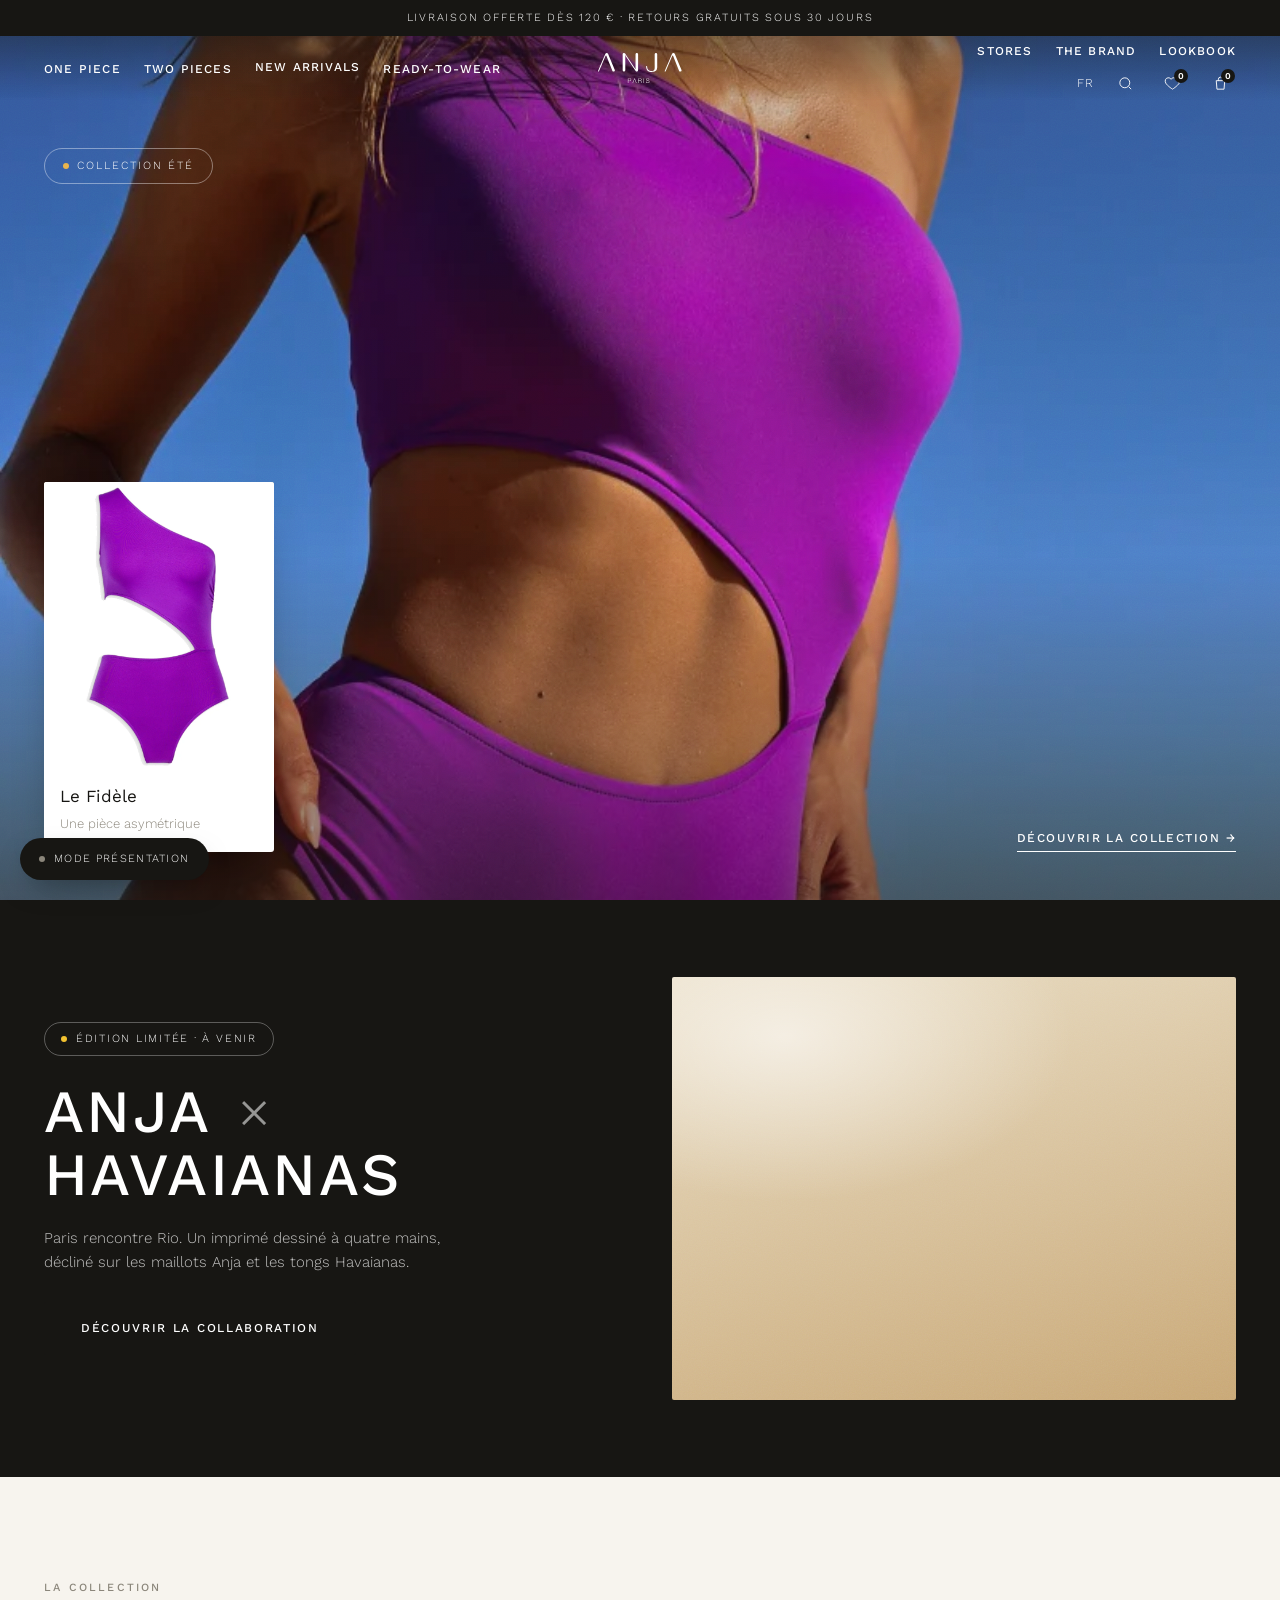
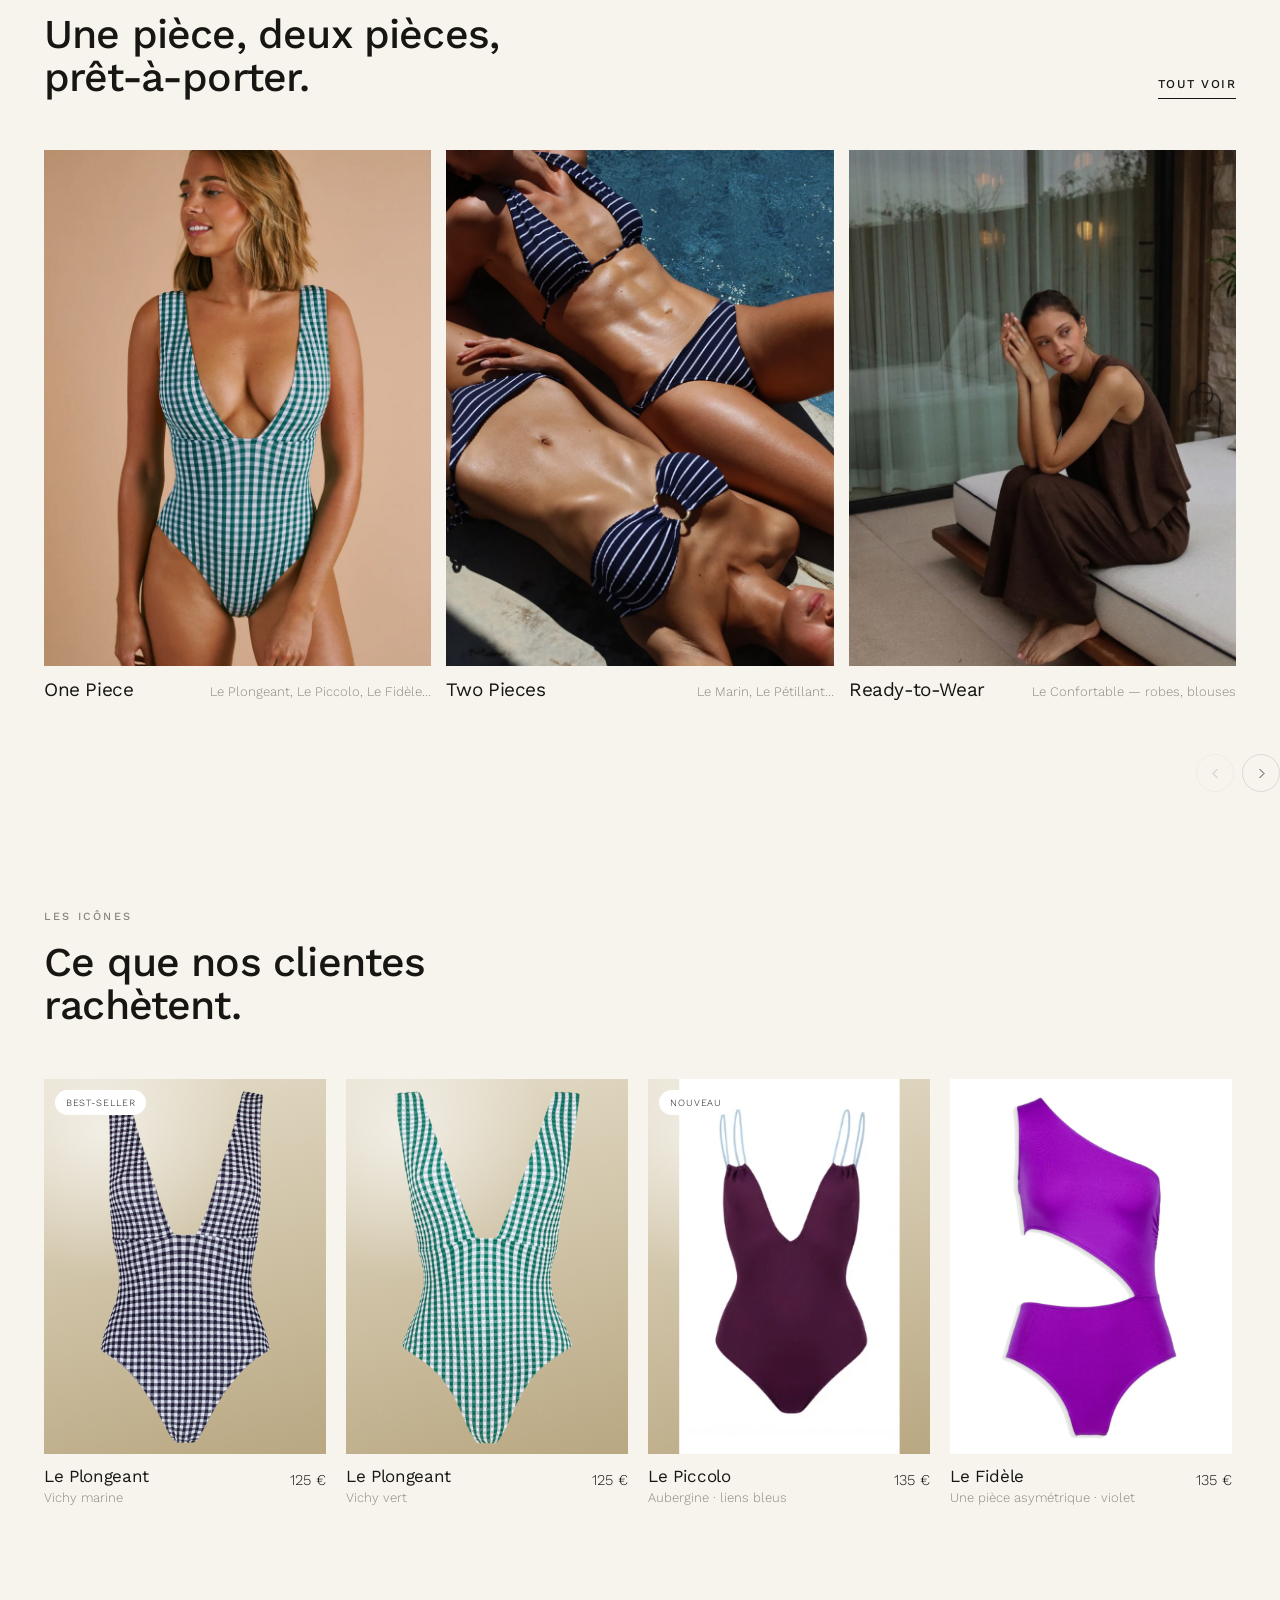
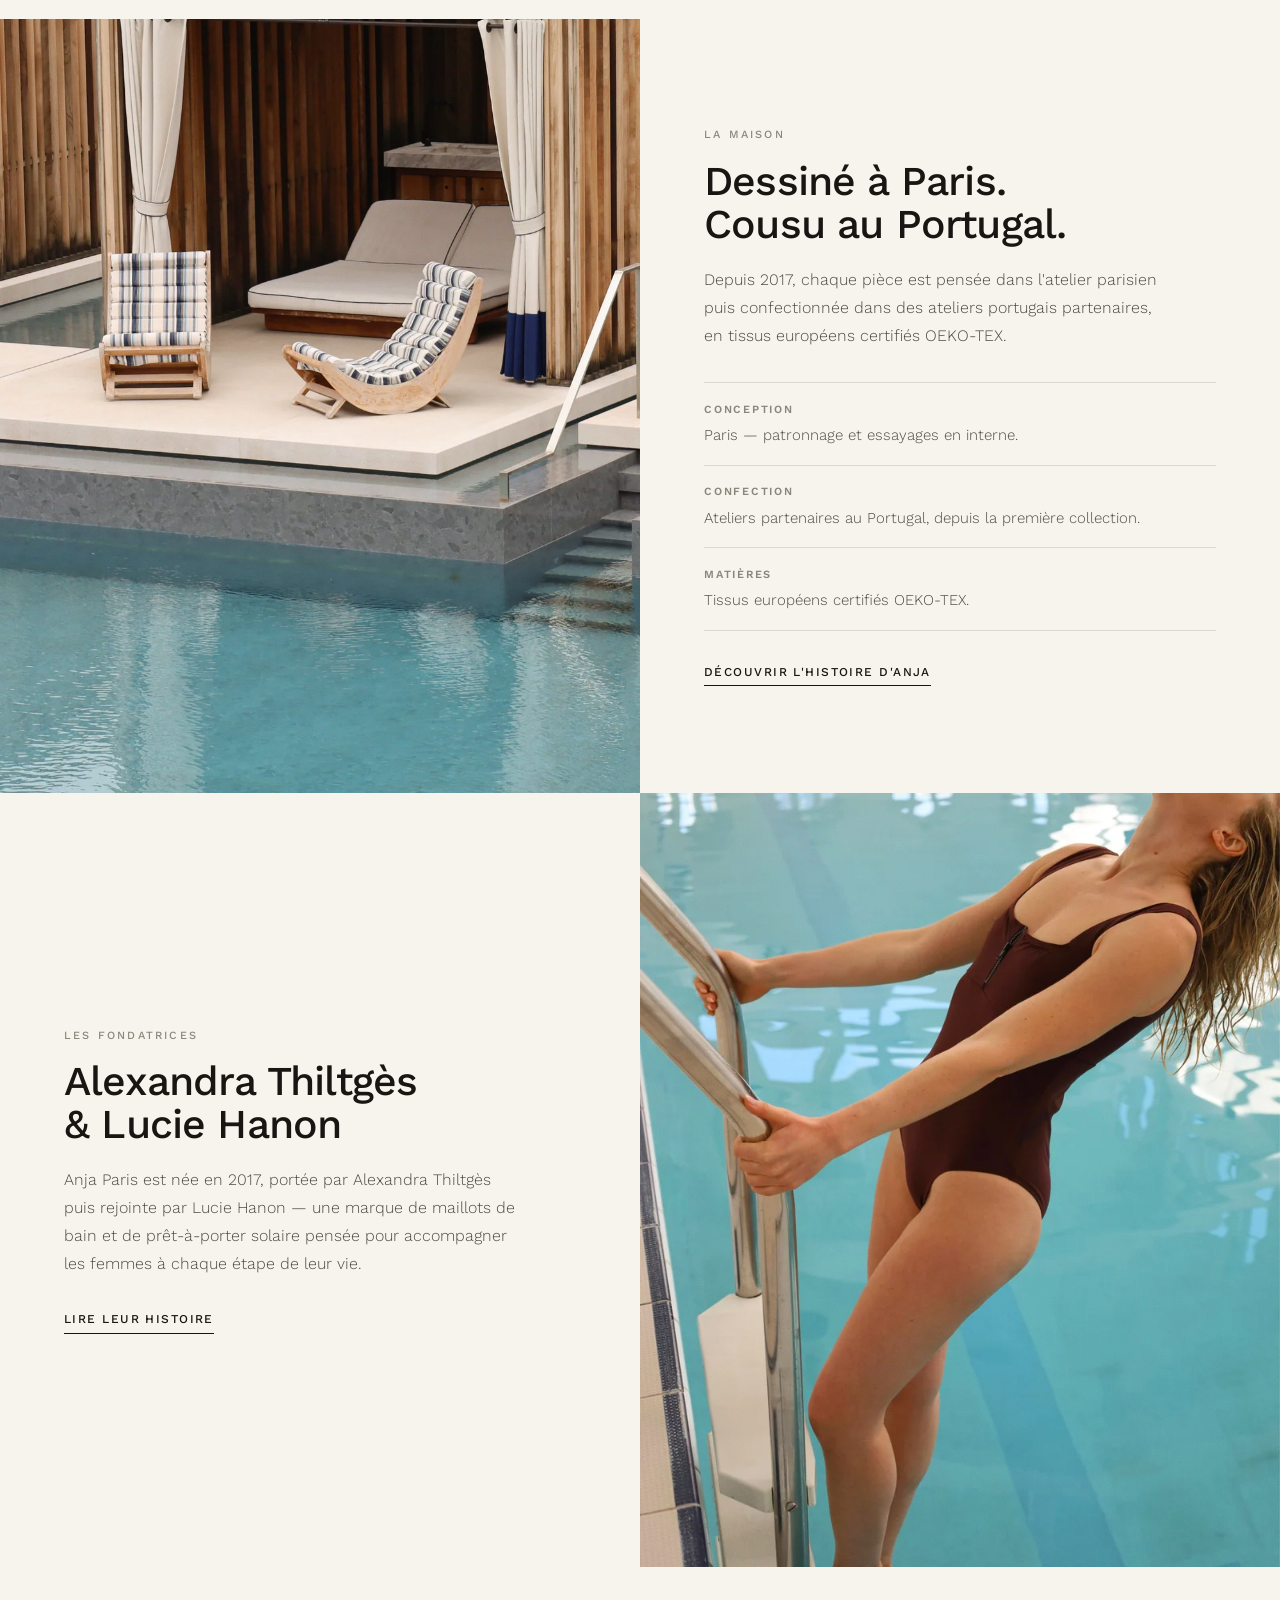
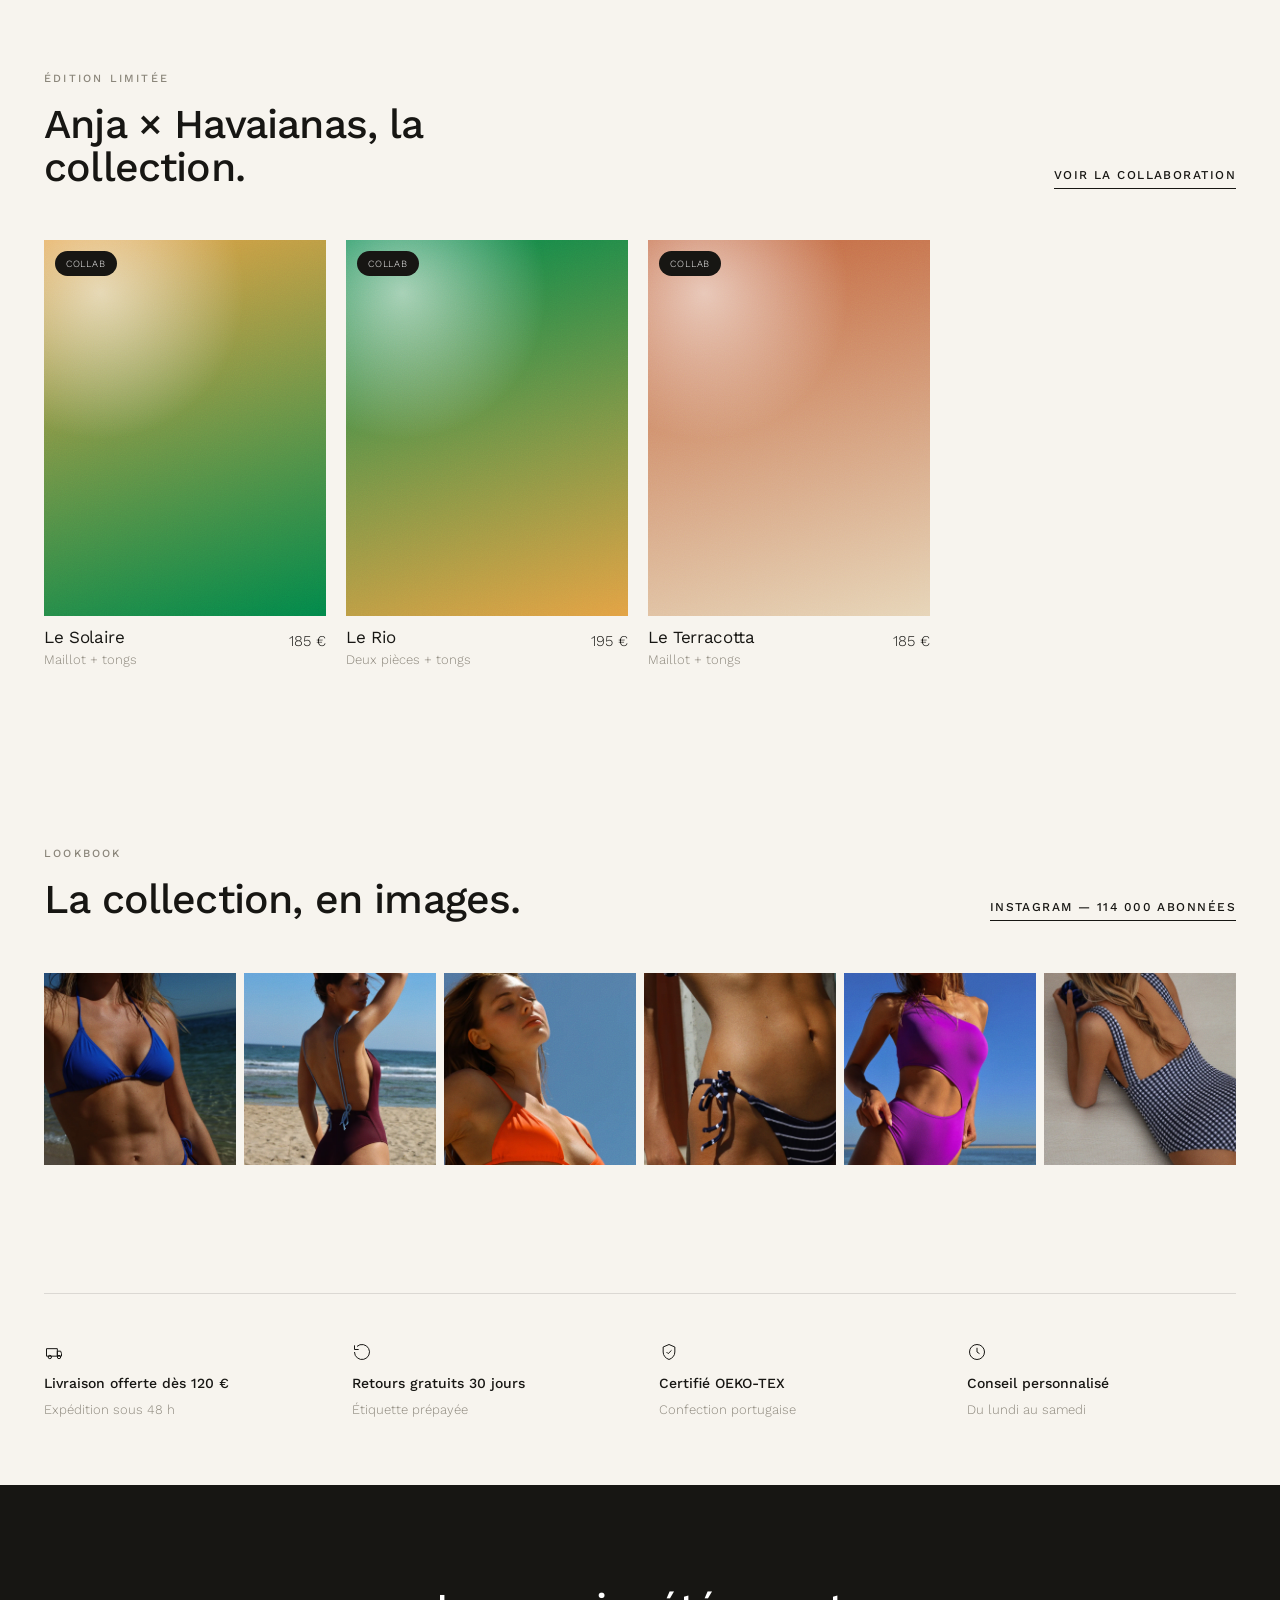
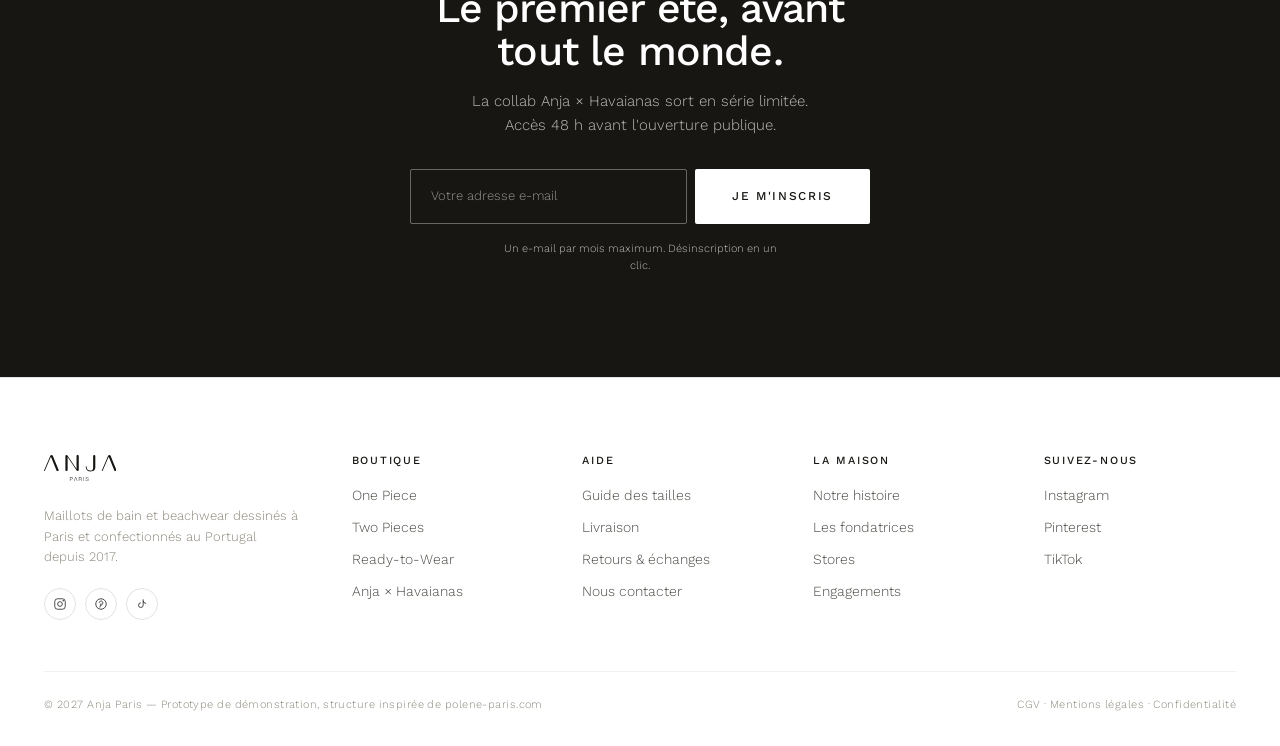
==== index.html @ d66531c5 "Intègre les vrais assets Anja Paris (logo, 24 photos, catalogue produit) Le client a fourni le vrai " ====
<!doctype html>
<html lang="fr">
<head>
<meta charset="utf-8">
<meta name="viewport" content="width=device-width, initial-scale=1">
<title>ANJA PARIS — Maillots de bain dessinés à Paris</title>
<meta name="description" content="Maillots de bain et beachwear dessinés à Paris, confectionnés au Portugal. Édition limitée Anja × Havaianas.">

<link rel="preconnect" href="https://fonts.googleapis.com">
<link rel="preconnect" href="https://fonts.gstatic.com" crossorigin>
<link href="https://fonts.googleapis.com/css2?family=Work+Sans:wght@300;400;500;600;700&family=Archivo:wght@400;500;600;700&display=swap" rel="stylesheet">
<link rel="stylesheet" href="assets/css/style.css">
</head>

<body>
<a class="skip-link" href="#main">Aller au contenu</a>

<div class="note note--tl" data-n="0" style="position:fixed;max-width:320px">Structure et micro-animations calquées sur polene-paris.com. Logo et 24 photos réels d'Anja intégrés (déposés par le client). Les prix affichés sont illustratifs — à remplacer par les vrais tarifs. Le visuel Anja × Havaianas reste en attente de votre génération ChatGPT.</div>

<!-- ===================================================================
     Barre d'annonce
     =================================================================== -->
<div class="announce">
  <div class="announce__track">
    <p class="announce__item is-active">Anja × Havaianas — édition limitée, dès le 4 juin</p>
    <p class="announce__item">Livraison offerte dès 120 € · Retours gratuits sous 30 jours</p>
    <p class="announce__item">Dessiné à Paris · Confectionné au Portugal</p>
  </div>
</div>

<!-- ===================================================================
     Header — logo centré, nav gauche/droite (structure Polène)
     =================================================================== -->
<header class="header">
  <div class="header__inner">

    <div class="header__nav-slot">
      <button class="burger" aria-label="Ouvrir le menu" aria-expanded="false"><span></span></button>

      <nav class="nav nav--left" aria-label="Navigation boutique">
        <div class="nav__item nav__item--has-mega">
          <a class="nav__link" href="#" aria-expanded="false">One Piece</a>
          <div class="mega" aria-hidden="true">
            <div class="mega__stack">
              <a href="#icons" class="is-current">One Piece</a>
              <a href="#icons">Two Pieces</a>
              <a href="#editorial">Ready-to-Wear</a>
              <a href="#">Accessories</a>
              <p class="mega__note">Livraison offerte dès 120 € — Retours sous 30 jours</p>
            </div>
          </div>
        </div>

        <div class="nav__item nav__item--has-mega">
          <a class="nav__link" href="#" aria-expanded="false">Two Pieces</a>
          <div class="mega" aria-hidden="true">
            <div class="mega__stack">
              <a href="#icons">One Piece</a>
              <a href="#icons" class="is-current">Two Pieces</a>
              <a href="#editorial">Ready-to-Wear</a>
              <a href="#">Accessories</a>
              <p class="mega__note">Livraison offerte dès 120 € — Retours sous 30 jours</p>
            </div>
          </div>
        </div>

        <a class="nav__link" href="#collab-icons">New Arrivals</a>

        <div class="nav__item nav__item--has-mega">
          <a class="nav__link" href="#" aria-expanded="false">Ready-to-Wear</a>
          <div class="mega" aria-hidden="true">
            <div class="mega__stack">
              <a href="#icons">One Piece</a>
              <a href="#icons">Two Pieces</a>
              <a href="#editorial" class="is-current">Ready-to-Wear</a>
              <a href="#">Accessories</a>
              <p class="mega__note">Livraison offerte dès 120 € — Retours sous 30 jours</p>
            </div>
          </div>
        </div>
      </nav>
    </div>

    <a class="logo" href="index.html" aria-label="Anja Paris — retour à l'accueil"><svg xmlns="http://www.w3.org/2000/svg" viewBox="0 0 102.671 36.85"><defs><style>.a{fill:currentColor;}</style></defs><path class="a" d="M1.171-3.826V-6.053H2.956a1.341,1.341,0,0,1,.877.275,1.02,1.02,0,0,1,.336.839,1.02,1.02,0,0,1-.336.839,1.341,1.341,0,0,1-.877.275ZM.653-6.5v5.444h.519V-3.384h1.9a2.019,2.019,0,0,0,.663-.1,1.4,1.4,0,0,0,.511-.305,1.348,1.348,0,0,0,.328-.492,1.774,1.774,0,0,0,.114-.656A1.774,1.774,0,0,0,4.572-5.6a1.348,1.348,0,0,0-.328-.492,1.4,1.4,0,0,0-.511-.305,2.019,2.019,0,0,0-.663-.1Zm7.923,0h.58L11.29-1.051h-.557L8.842-5.977,6.936-1.051H6.379ZM13.829-3.91V-6.053h1.937a1.2,1.2,0,0,1,.885.29,1.072,1.072,0,0,1,.29.793,1,1,0,0,1-.1.446,1.027,1.027,0,0,1-.255.332,1.121,1.121,0,0,1-.374.21,1.391,1.391,0,0,1-.45.072ZM13.311-6.5v5.444h.519V-3.468H15.8a.967.967,0,0,1,.576.122.9.9,0,0,1,.32.362,1.576,1.576,0,0,1,.145.511q.034.286.05.576.008.084.015.2t.019.233a1.652,1.652,0,0,0,.038.229.666.666,0,0,0,.072.187H17.6a.729.729,0,0,1-.133-.278A2.473,2.473,0,0,1,17.4-1.71q-.023-.2-.031-.4t-.015-.336a2.707,2.707,0,0,0-.065-.454,1.082,1.082,0,0,0-.16-.37.889.889,0,0,0-.286-.263,1.208,1.208,0,0,0-.442-.141v-.015a1.217,1.217,0,0,0,.793-.488,1.529,1.529,0,0,0,.267-.9,1.424,1.424,0,0,0-.133-.637,1.23,1.23,0,0,0-.358-.442,1.538,1.538,0,0,0-.526-.255A2.363,2.363,0,0,0,15.8-6.5Zm6.649,0v5.444h.519V-6.5Zm3.424,3.652h-.519A1.924,1.924,0,0,0,23-1.981a1.5,1.5,0,0,0,.446.587,1.921,1.921,0,0,0,.7.339,3.431,3.431,0,0,0,.892.111,3.364,3.364,0,0,0,.824-.088,2.124,2.124,0,0,0,.576-.229,1.3,1.3,0,0,0,.366-.316,1.614,1.614,0,0,0,.206-.347,1.23,1.23,0,0,0,.092-.324,2.069,2.069,0,0,0,.019-.244,1.342,1.342,0,0,0-.111-.572,1.159,1.159,0,0,0-.305-.4,1.8,1.8,0,0,0-.45-.275,3.815,3.815,0,0,0-.545-.187l-1.327-.328a2,2,0,0,1-.316-.1.947.947,0,0,1-.263-.16.7.7,0,0,1-.179-.24.788.788,0,0,1-.065-.332,1.04,1.04,0,0,1,.114-.511.947.947,0,0,1,.3-.332,1.289,1.289,0,0,1,.435-.183,2.282,2.282,0,0,1,.515-.057,1.888,1.888,0,0,1,.553.08,1.435,1.435,0,0,1,.465.236,1.217,1.217,0,0,1,.328.389,1.261,1.261,0,0,1,.141.545h.519a1.578,1.578,0,0,0-.164-.736,1.587,1.587,0,0,0-.438-.53,1.9,1.9,0,0,0-.641-.32,2.737,2.737,0,0,0-.77-.107,2.307,2.307,0,0,0-.938.164,1.665,1.665,0,0,0-.576.4,1.293,1.293,0,0,0-.286.5,1.727,1.727,0,0,0-.076.465,1.278,1.278,0,0,0,.1.541,1.159,1.159,0,0,0,.271.374,1.313,1.313,0,0,0,.393.244,3.631,3.631,0,0,0,.461.153l1.212.3a3.544,3.544,0,0,1,.389.118,1.573,1.573,0,0,1,.362.187.941.941,0,0,1,.267.282.743.743,0,0,1,.1.4.87.87,0,0,1-.145.507,1.2,1.2,0,0,1-.362.343,1.62,1.62,0,0,1-.469.194,1.984,1.984,0,0,1-.465.061,3.247,3.247,0,0,1-.7-.072,1.573,1.573,0,0,1-.568-.24,1.15,1.15,0,0,1-.377-.45A1.532,1.532,0,0,1,23.384-2.843Z" transform="translate(36.07 37.794)"/><path class="a" d="M209.107,48.771a1.84,1.84,0,0,1,1.711,1.125l8.188,19.842a1.551,1.551,0,0,1,.09.539,1.307,1.307,0,0,1-1.305,1.305h-.45a1.369,1.369,0,0,1-1.259-.811l-7.469-18.492a.533.533,0,0,0-.679-.278.437.437,0,0,0-.267.232l-8.1,19.032a.562.562,0,0,1-.495.315h-.225a.515.515,0,0,1-.2-.041.528.528,0,0,1-.254-.679L207.308,49.9a1.859,1.859,0,0,1,1.709-1.125Z" transform="translate(-116.425 -48.771)"/><path class="a" d="M184.854,65.238v.585a10.4,10.4,0,0,1-.12,1.406,8.257,8.257,0,0,1-.338,1.4,4.869,4.869,0,0,1-.6,1.222,4.646,4.646,0,0,1-.743.761A6.677,6.677,0,0,1,179.9,71.9c-2.313.357-4.843.1-6.389-1.125-1.6-1.267-2.091-3.209-2.339-5.575v0a.121.121,0,0,1,.008-.026.048.048,0,0,0,.008-.023c.012-.026.022-.056.026-.063a.639.639,0,0,1,.859-.338c.416.161.405.671.405,1.193a5.512,5.512,0,0,0,1.26,3.4c1.376,1.59,4.956,2.1,6.7.944,1.315-.87,1.308-2.977,1.3-4.454V50.3a1.571,1.571,0,0,1,1.575-1.53,1.532,1.532,0,0,1,1.53,1.53Z" transform="translate(-112.104 -48.771)"/><path class="a" d="M171.192,68.24a.059.059,0,0,1-.007.023.163.163,0,0,0,.007-.023" transform="translate(-112.105 -51.866)"/><path class="a" d="M156.537,50.3V70.053a1.571,1.571,0,0,1-1.575,1.53h-.18a1.5,1.5,0,0,1-1.26-.675L140.789,51.741l.934-.622,11.665,17.54V50.3a1.575,1.575,0,0,1,3.15,0" transform="translate(-107.273 -48.771)"/><path class="a" d="M138.7,48.771a1.581,1.581,0,0,1,1.3.675l1.114,1.672-.934.622V70.053a1.57,1.57,0,0,1-1.574,1.53h-.09a1.532,1.532,0,0,1-1.531-1.53V50.3a1.532,1.532,0,0,1,1.531-1.53Z" transform="translate(-106.669 -48.771)"/><path class="a" d="M111.687,48.771A1.924,1.924,0,0,1,113.4,49.9l8.189,19.842a1.551,1.551,0,0,1,.09.539,1.307,1.307,0,0,1-1.305,1.305h-.45a1.369,1.369,0,0,1-1.259-.811l-7.469-18.492a.533.533,0,0,0-.679-.278.436.436,0,0,0-.267.232l-8.1,19.032a.563.563,0,0,1-.495.315h-.225a.508.508,0,0,1-.2-.041.524.524,0,0,1-.255-.679L109.887,49.9a1.862,1.862,0,0,1,1.71-1.125Z" transform="translate(-100.938 -48.771)"/></svg>
</a>

    <div class="header__nav-slot" style="justify-self:end">
      <nav class="nav nav--right" aria-label="Navigation maison">
        <a class="nav__link" href="#">Stores</a>
        <a class="nav__link" href="#editorial">The Brand</a>
        <a class="nav__link" href="collab.html">Lookbook</a>
      </nav>

      <div class="header__actions">
        <span class="util-link">FR</span>
        <button class="icon-btn" aria-label="Rechercher">
          <svg viewBox="0 0 24 24"><circle cx="11" cy="11" r="7"/><path d="M20 20l-3.5-3.5"/></svg>
        </button>
        <button class="icon-btn" aria-label="Liste d'envies">
          <svg viewBox="0 0 24 24"><path d="M12 20s-7-4.35-9.5-8.5C.8 8 2 4.5 5.5 4c2-.3 3.7.6 4.5 2 .8-1.4 2.5-2.3 4.5-2C18 4.5 19.2 8 21.5 11.5 19 15.65 12 20 12 20z"/></svg>
          <span class="count wish-count">0</span>
        </button>
        <button class="icon-btn" aria-label="Panier">
          <svg viewBox="0 0 24 24"><path d="M6 8h12l-1 12H7L6 8z"/><path d="M9 8V6a3 3 0 0 1 6 0v2"/></svg>
          <span class="count cart-count">0</span>
        </button>
      </div>
    </div>

  </div>
</header>

<!-- Menu mobile -->
<nav class="drawer" aria-label="Navigation mobile">
  <a href="#icons">One Piece</a>
  <a href="#icons">Two Pieces</a>
  <a href="#collab-icons">New Arrivals</a>
  <a href="#editorial">Ready-to-Wear</a>
  <a href="#">Stores</a>
  <a href="#editorial">The Brand</a>
  <a href="collab.html">Lookbook</a>
  <div class="drawer__meta">
    <span>Livraison offerte dès 120 €</span>
    <span>Retours gratuits sous 30 jours</span>
    <span>Dessiné à Paris · Confectionné au Portugal</span>
  </div>
</nav>

<main id="main">

<!-- ===================================================================
     Hero — la vraie collection Anja, en photo réelle.
     Mécanique reprise de Polène : photo plein écran + carte produit
     flottante en bas à gauche (miniature + nom + prix), header overlaid.
     =================================================================== -->
<section class="hero">
  <div class="hero__media">
    <div class="ph">
      <img data-fallback src="assets/images/le-fidele-lifestyle.webp" alt="Anja Paris — Le Fidèle">
      <span class="ph__flag"><i></i>le-fidele-lifestyle.webp</span>
    </div>
  </div>
  <div class="hero__scrim"></div>

  <span class="hero__badge"><i></i>Collection Été</span>

  <div class="hero__tag">
    <div class="ph">
      <img data-fallback src="assets/images/le-fidele-packshot.webp" alt="Le Fidèle, une pièce">
      <span class="ph__flag"><i></i>le-fidele-packshot.webp</span>
    </div>
    <div class="hero__tag__body">
      <strong>Le Fidèle</strong>
      <span>Une pièce asymétrique</span>
    </div>
  </div>

  <div class="hero__inner" style="justify-content:flex-end; align-items:flex-end; padding-bottom:clamp(1.5rem,4vw,3rem)">
    <a class="link-u" style="color:var(--paper)" href="#icons">Découvrir la collection →</a>
  </div>
</section>

<!-- ===================================================================
     Bandeau collaboration — l'événement de la saison, juste sous le
     hero. Visuel en attente : le générateur ChatGPT du client fournira
     l'image réelle de la collab Anja × Havaianas.
     =================================================================== -->
<section class="collab-band" id="collab">
  <div class="note note--tl" data-n="1" style="position:absolute">Visuel en attente de votre génération ChatGPT — dès que vous le déposez sous assets/images/hero-collab.jpg, il remplace ce placeholder automatiquement.</div>
  <div class="wrap collab-band__inner">
    <div data-reveal>
      <span class="collab-band__badge"><i></i>Édition limitée · À venir</span>
      <h2 class="collab-band__title">Anja <span class="x">×</span> Havaianas</h2>
      <p>Paris rencontre Rio. Un imprimé dessiné à quatre mains, décliné sur les maillots Anja et les tongs Havaianas.</p>
      <a class="btn btn--solid" href="collab.html">Découvrir la collaboration</a>
    </div>
    <div class="collab-band__visual">
      <div class="ph" style="--c1:#E9DDC4; --c2:#C9A876">
        <img data-fallback src="assets/images/hero-collab.jpg" alt="Collaboration Anja Paris × Havaianas">
        <span class="ph__flag"><i></i>hero-collab.jpg — votre visuel</span>
      </div>
    </div>
  </div>
</section>

<!-- ===================================================================
     Trois portes d'entrée
     =================================================================== -->
<section class="section wrap" id="icons">
  <div class="section-head section-head--split" data-reveal>
    <div>
      <p class="eyebrow">La collection</p>
      <h2>Une pièce, deux pièces, prêt-à-porter.</h2>
    </div>
    <a class="link-u" href="#">Tout voir</a>
  </div>

  <div class="cats">
    <a class="cat" href="#icons" data-reveal>
      <div class="ph">
        <img data-fallback src="assets/images/le-plongeant-vichy-vert-studio.webp" alt="One Piece">
        <span class="ph__flag"><i></i>le-plongeant-vichy-vert-studio.webp</span>
      </div>
      <div class="cat__body"><h3>One Piece</h3><span>Le Plongeant, Le Piccolo, Le Fidèle…</span></div>
    </a>
    <a class="cat" href="#icons" data-reveal data-delay="1">
      <div class="ph">
        <img data-fallback src="assets/images/le-marin-lifestyle-duo.webp" alt="Two Pieces">
        <span class="ph__flag"><i></i>le-marin-lifestyle-duo.webp</span>
      </div>
      <div class="cat__body"><h3>Two Pieces</h3><span>Le Marin, Le Pétillant…</span></div>
    </a>
    <a class="cat" href="#editorial" data-reveal data-delay="2">
      <div class="ph">
        <img data-fallback src="assets/images/le-confortable-lifestyle.webp" alt="Ready-to-Wear">
        <span class="ph__flag"><i></i>le-confortable-lifestyle.webp</span>
      </div>
      <div class="cat__body"><h3>Ready-to-Wear</h3><span>Le Confortable — robes, blouses</span></div>
    </a>
  </div>
</section>

<!-- ===================================================================
     Carrousel — les icônes du catalogue
     Mécanique Polène : grande photo portrait, légende minimale,
     défilement au drag + flèches.
     =================================================================== -->
<section class="section wrap" data-rail>
  <div class="section-head section-head--split" data-reveal>
    <div>
      <p class="eyebrow">Les icônes</p>
      <h2>Ce que nos clientes rachètent.</h2>
    </div>
    <div class="rail__nav">
      <button class="rail__btn" data-rail-prev aria-label="Précédent"><svg viewBox="0 0 24 24"><path d="M15 5l-7 7 7 7"/></svg></button>
      <button class="rail__btn" data-rail-next aria-label="Suivant"><svg viewBox="0 0 24 24"><path d="M9 5l7 7-7 7"/></svg></button>
    </div>
  </div>

  <div class="rail-wrap">
    <div class="rail" data-reveal>

      <article class="card">
        <div class="card__media">
          <span class="card__badge">Best-seller</span>
          <button class="card__wish" aria-label="Ajouter à la liste d'envies"><svg viewBox="0 0 24 24"><path d="M12 20s-7-4.35-9.5-8.5C.8 8 2 4.5 5.5 4c2-.3 3.7.6 4.5 2 .8-1.4 2.5-2.3 4.5-2C18 4.5 19.2 8 21.5 11.5 19 15.65 12 20 12 20z"/></svg></button>
          <div class="ph">
            <img data-fallback src="assets/images/le-plongeant-vichy-marine-packshot.webp" alt="Le Plongeant Vichy Marine">
            <span class="ph__flag"><i></i>le-plongeant-vichy-marine-packshot.webp</span>
          </div>
          <button class="card__quick" data-add>Ajout rapide</button>
        </div>
        <div class="card__body">
          <div><h3>Le Plongeant</h3><p>Vichy marine</p></div>
          <span class="card__price">125 €</span>
        </div>
      </article>

      <article class="card">
        <div class="card__media">
          <button class="card__wish" aria-label="Ajouter à la liste d'envies"><svg viewBox="0 0 24 24"><path d="M12 20s-7-4.35-9.5-8.5C.8 8 2 4.5 5.5 4c2-.3 3.7.6 4.5 2 .8-1.4 2.5-2.3 4.5-2C18 4.5 19.2 8 21.5 11.5 19 15.65 12 20 12 20z"/></svg></button>
          <div class="ph">
            <img data-fallback src="assets/images/le-plongeant-vichy-vert-packshot.webp" alt="Le Plongeant Vichy Vert">
            <span class="ph__flag"><i></i>le-plongeant-vichy-vert-packshot.webp</span>
          </div>
          <button class="card__quick" data-add>Ajout rapide</button>
        </div>
        <div class="card__body">
          <div><h3>Le Plongeant</h3><p>Vichy vert</p></div>
          <span class="card__price">125 €</span>
        </div>
      </article>

      <article class="card">
        <div class="card__media">
          <span class="card__badge">Nouveau</span>
          <button class="card__wish" aria-label="Ajouter à la liste d'envies"><svg viewBox="0 0 24 24"><path d="M12 20s-7-4.35-9.5-8.5C.8 8 2 4.5 5.5 4c2-.3 3.7.6 4.5 2 .8-1.4 2.5-2.3 4.5-2C18 4.5 19.2 8 21.5 11.5 19 15.65 12 20 12 20z"/></svg></button>
          <div class="ph">
            <img data-fallback src="assets/images/le-piccolo-packshot.webp" alt="Le Piccolo">
            <span class="ph__flag"><i></i>le-piccolo-packshot.webp</span>
          </div>
          <button class="card__quick" data-add>Ajout rapide</button>
        </div>
        <div class="card__body">
          <div><h3>Le Piccolo</h3><p>Aubergine · liens bleus</p></div>
          <span class="card__price">135 €</span>
        </div>
      </article>

      <article class="card">
        <div class="card__media">
          <button class="card__wish" aria-label="Ajouter à la liste d'envies"><svg viewBox="0 0 24 24"><path d="M12 20s-7-4.35-9.5-8.5C.8 8 2 4.5 5.5 4c2-.3 3.7.6 4.5 2 .8-1.4 2.5-2.3 4.5-2C18 4.5 19.2 8 21.5 11.5 19 15.65 12 20 12 20z"/></svg></button>
          <div class="ph">
            <img data-fallback src="assets/images/le-fidele-packshot.webp" alt="Le Fidèle">
            <span class="ph__flag"><i></i>le-fidele-packshot.webp</span>
          </div>
          <button class="card__quick" data-add>Ajout rapide</button>
        </div>
        <div class="card__body">
          <div><h3>Le Fidèle</h3><p>Une pièce asymétrique · violet</p></div>
          <span class="card__price">135 €</span>
        </div>
      </article>

      <article class="card">
        <div class="card__media">
          <button class="card__wish" aria-label="Ajouter à la liste d'envies"><svg viewBox="0 0 24 24"><path d="M12 20s-7-4.35-9.5-8.5C.8 8 2 4.5 5.5 4c2-.3 3.7.6 4.5 2 .8-1.4 2.5-2.3 4.5-2C18 4.5 19.2 8 21.5 11.5 19 15.65 12 20 12 20z"/></svg></button>
          <div class="ph">
            <img data-fallback src="assets/images/le-petillant-packshot.webp" alt="Le Pétillant">
            <span class="ph__flag"><i></i>le-petillant-packshot.webp</span>
          </div>
          <button class="card__quick" data-add>Ajout rapide</button>
        </div>
        <div class="card__body">
          <div><h3>Le Pétillant</h3><p>Haut triangle · bleu électrique</p></div>
          <span class="card__price">65 €</span>
        </div>
      </article>

      <article class="card">
        <div class="card__media">
          <span class="card__badge">Sport</span>
          <button class="card__wish" aria-label="Ajouter à la liste d'envies"><svg viewBox="0 0 24 24"><path d="M12 20s-7-4.35-9.5-8.5C.8 8 2 4.5 5.5 4c2-.3 3.7.6 4.5 2 .8-1.4 2.5-2.3 4.5-2C18 4.5 19.2 8 21.5 11.5 19 15.65 12 20 12 20z"/></svg></button>
          <div class="ph">
            <img data-fallback src="assets/images/le-determine-packshot.webp" alt="Le Déterminé">
            <span class="ph__flag"><i></i>le-determine-packshot.webp</span>
          </div>
          <button class="card__quick" data-add>Ajout rapide</button>
        </div>
        <div class="card__body">
          <div><h3>Le Déterminé</h3><p>Une pièce sportif · chocolat</p></div>
          <span class="card__price">125 €</span>
        </div>
      </article>

    </div>
  </div>
</section>

<!-- ===================================================================
     Éditorial — savoir-faire (Paris / Portugal / OEKO-TEX)
     Bloc alterné image/texte plein écran, façon atelier Polène.
     =================================================================== -->
<section class="editorial" id="editorial">
  <div class="editorial__media" data-reveal>
    <div class="ph">
      <img data-fallback src="assets/images/ambiance-cabana.webp" alt="Ambiance cabana piscine">
      <span class="ph__flag"><i></i>ambiance-cabana.webp</span>
    </div>
  </div>
  <div class="editorial__body" data-reveal data-delay="1">
    <p class="eyebrow">La Maison</p>
    <h2>Dessiné à Paris. Cousu au Portugal.</h2>
    <p class="lede">Depuis 2017, chaque pièce est pensée dans l'atelier parisien puis confectionnée dans des ateliers portugais partenaires, en tissus européens certifiés OEKO-TEX.</p>
    <ul class="facts">
      <li><strong>Conception</strong><span>Paris — patronnage et essayages en interne.</span></li>
      <li><strong>Confection</strong><span>Ateliers partenaires au Portugal, depuis la première collection.</span></li>
      <li><strong>Matières</strong><span>Tissus européens certifiés OEKO-TEX.</span></li>
    </ul>
    <p style="margin-top:1.75rem"><a class="link-u" href="#">Découvrir l'histoire d'Anja</a></p>
  </div>
</section>

<section class="editorial editorial--reverse">
  <div class="editorial__media" data-reveal>
    <div class="ph">
      <img data-fallback src="assets/images/le-determine-lifestyle-piscine.webp" alt="Le Déterminé, ambiance piscine">
      <span class="ph__flag"><i></i>le-determine-lifestyle-piscine.webp — photo d'ambiance, pas un portrait des fondatrices</span>
    </div>
  </div>
  <div class="editorial__body" data-reveal data-delay="1">
    <p class="eyebrow">Les fondatrices</p>
    <h2>Alexandra Thiltgès &amp; Lucie Hanon</h2>
    <p class="lede">Anja Paris est née en 2017, portée par Alexandra Thiltgès puis rejointe par Lucie Hanon — une marque de maillots de bain et de prêt-à-porter solaire pensée pour accompagner les femmes à chaque étape de leur vie.</p>
    <p style="margin-top:1.75rem"><a class="link-u" href="#">Lire leur histoire</a></p>
  </div>
</section>

<!-- ===================================================================
     Carrousel — la collaboration au complet
     =================================================================== -->
<section class="section wrap" id="collab-icons" data-rail>
  <div class="section-head section-head--split" data-reveal>
    <div>
      <p class="eyebrow">Édition limitée</p>
      <h2>Anja × Havaianas, la collection.</h2>
    </div>
    <a class="link-u" href="collab.html">Voir la collaboration</a>
  </div>

  <div class="rail-wrap">
    <div class="rail" data-reveal>
      <article class="card">
        <div class="card__media">
          <span class="card__badge card__badge--collab">Collab</span>
          <div class="ph" style="--c1:#E3A244; --c2:#00884A">
            <img data-fallback src="assets/images/collab-le-solaire.jpg" alt="Le Solaire">
            <span class="ph__flag"><i></i>collab-le-solaire.jpg</span>
          </div>
          <button class="card__quick" data-add>Ajout rapide</button>
        </div>
        <div class="card__body"><div><h3>Le Solaire</h3><p>Maillot + tongs</p></div><span class="card__price">185 €</span></div>
      </article>
      <article class="card">
        <div class="card__media">
          <span class="card__badge card__badge--collab">Collab</span>
          <div class="ph" style="--c1:#00884A; --c2:#E3A244">
            <img data-fallback src="assets/images/collab-le-rio.jpg" alt="Le Rio">
            <span class="ph__flag"><i></i>collab-le-rio.jpg</span>
          </div>
          <button class="card__quick" data-add>Ajout rapide</button>
        </div>
        <div class="card__body"><div><h3>Le Rio</h3><p>Deux pièces + tongs</p></div><span class="card__price">195 €</span></div>
      </article>
      <article class="card">
        <div class="card__media">
          <span class="card__badge card__badge--collab">Collab</span>
          <div class="ph" style="--c1:#C2643C; --c2:#E7D5B8">
            <img data-fallback src="assets/images/collab-le-terracotta.jpg" alt="Le Terracotta">
            <span class="ph__flag"><i></i>collab-le-terracotta.jpg</span>
          </div>
          <button class="card__quick" data-add>Ajout rapide</button>
        </div>
        <div class="card__body"><div><h3>Le Terracotta</h3><p>Maillot + tongs</p></div><span class="card__price">185 €</span></div>
      </article>
    </div>
  </div>
</section>

<!-- ===================================================================
     Lookbook — grille de photos de campagne. Renommé volontairement :
     ce sont de vraies photos de marque, pas de vraies publications
     clientes — on ne les fait pas passer pour de l'UGC (voir note).
     =================================================================== -->
<section class="section section--tight wrap">
  <div class="note note--tl" data-n="2" style="position:absolute">Ce sont des photos de campagne réelles, pas de vraies publications Instagram clientes — on ne les légende donc pas avec de faux pseudos. Un vrai mur #AnjaGirls se construirait avec du contenu client consenti.</div>
  <div class="section-head section-head--split" data-reveal>
    <div>
      <p class="eyebrow">Lookbook</p>
      <h2>La collection, en images.</h2>
    </div>
    <a class="link-u" href="#">Instagram — 114 000 abonnées</a>
  </div>
  <div class="ugc__grid" data-reveal>
    <a class="ugc__item" href="#"><div class="ph"><img data-fallback src="assets/images/le-petillant-lifestyle-1.webp" alt="Le Pétillant"><span class="ph__flag"><i></i>le-petillant-lifestyle-1.webp</span></div></a>
    <a class="ugc__item" href="#"><div class="ph"><img data-fallback src="assets/images/le-piccolo-lifestyle-dos.webp" alt="Le Piccolo"><span class="ph__flag"><i></i>le-piccolo-lifestyle-dos.webp</span></div></a>
    <a class="ugc__item" href="#"><div class="ph"><img data-fallback src="assets/images/triangle-fluo-orange-2.webp" alt="Haut triangle fluo"><span class="ph__flag"><i></i>triangle-fluo-orange-2.webp</span></div></a>
    <a class="ugc__item" href="#"><div class="ph"><img data-fallback src="assets/images/le-marin-detail.webp" alt="Le Marin, détail"><span class="ph__flag"><i></i>le-marin-detail.webp</span></div></a>
    <a class="ugc__item" href="#"><div class="ph"><img data-fallback src="assets/images/le-fidele-lifestyle.webp" alt="Le Fidèle"><span class="ph__flag"><i></i>le-fidele-lifestyle.webp</span></div></a>
    <a class="ugc__item" href="#"><div class="ph"><img data-fallback src="assets/images/le-plongeant-vichy-marine-lifestyle.webp" alt="Le Plongeant"><span class="ph__flag"><i></i>le-plongeant-vichy-marine-lifestyle.webp</span></div></a>
  </div>
</section>

<!-- ===================================================================
     Réassurance
     =================================================================== -->
<section class="section section--tight wrap">
  <div class="trust__grid">
    <div class="trust__item" data-reveal>
      <svg viewBox="0 0 24 24"><path d="M3 8h13v9H3z"/><path d="M16 11h4l1 3v3h-5z"/><circle cx="7" cy="18" r="2"/><circle cx="18" cy="18" r="2"/></svg>
      <strong>Livraison offerte dès 120 €</strong><span>Expédition sous 48 h</span>
    </div>
    <div class="trust__item" data-reveal data-delay="1">
      <svg viewBox="0 0 24 24"><path d="M3 12a9 9 0 1 0 3-6.7"/><path d="M3 4v5h5"/></svg>
      <strong>Retours gratuits 30 jours</strong><span>Étiquette prépayée</span>
    </div>
    <div class="trust__item" data-reveal data-delay="2">
      <svg viewBox="0 0 24 24"><path d="M12 3l7 3v6c0 4.5-3 7.5-7 9-4-1.5-7-4.5-7-9V6z"/><path d="M9 12l2 2 4-4"/></svg>
      <strong>Certifié OEKO-TEX</strong><span>Confection portugaise</span>
    </div>
    <div class="trust__item" data-reveal data-delay="3">
      <svg viewBox="0 0 24 24"><circle cx="12" cy="12" r="9"/><path d="M12 7v5l3 2"/></svg>
      <strong>Conseil personnalisé</strong><span>Du lundi au samedi</span>
    </div>
  </div>
</section>

<!-- ===================================================================
     Newsletter
     =================================================================== -->
<section class="section news">
  <div class="wrap">
    <div data-reveal>
      <h2>Le premier été, avant tout le monde.</h2>
      <p>La collab Anja × Havaianas sort en série limitée. Accès 48 h avant l'ouverture publique.</p>
    </div>
    <form class="news__form" data-reveal data-delay="1">
      <input type="email" required placeholder="Votre adresse e-mail" aria-label="Adresse e-mail">
      <button class="btn btn--light" type="submit">Je m'inscris</button>
    </form>
    <p class="news__note">Un e-mail par mois maximum. Désinscription en un clic.</p>
  </div>
</section>

</main>

<!-- ===================================================================
     Footer
     =================================================================== -->
<footer class="footer">
  <div class="wrap">
    <div class="footer__grid">
      <div class="footer__brand">
        <span class="logo" role="img" aria-label="Anja Paris"><svg xmlns="http://www.w3.org/2000/svg" viewBox="0 0 102.671 36.85"><defs><style>.a{fill:currentColor;}</style></defs><path class="a" d="M1.171-3.826V-6.053H2.956a1.341,1.341,0,0,1,.877.275,1.02,1.02,0,0,1,.336.839,1.02,1.02,0,0,1-.336.839,1.341,1.341,0,0,1-.877.275ZM.653-6.5v5.444h.519V-3.384h1.9a2.019,2.019,0,0,0,.663-.1,1.4,1.4,0,0,0,.511-.305,1.348,1.348,0,0,0,.328-.492,1.774,1.774,0,0,0,.114-.656A1.774,1.774,0,0,0,4.572-5.6a1.348,1.348,0,0,0-.328-.492,1.4,1.4,0,0,0-.511-.305,2.019,2.019,0,0,0-.663-.1Zm7.923,0h.58L11.29-1.051h-.557L8.842-5.977,6.936-1.051H6.379ZM13.829-3.91V-6.053h1.937a1.2,1.2,0,0,1,.885.29,1.072,1.072,0,0,1,.29.793,1,1,0,0,1-.1.446,1.027,1.027,0,0,1-.255.332,1.121,1.121,0,0,1-.374.21,1.391,1.391,0,0,1-.45.072ZM13.311-6.5v5.444h.519V-3.468H15.8a.967.967,0,0,1,.576.122.9.9,0,0,1,.32.362,1.576,1.576,0,0,1,.145.511q.034.286.05.576.008.084.015.2t.019.233a1.652,1.652,0,0,0,.038.229.666.666,0,0,0,.072.187H17.6a.729.729,0,0,1-.133-.278A2.473,2.473,0,0,1,17.4-1.71q-.023-.2-.031-.4t-.015-.336a2.707,2.707,0,0,0-.065-.454,1.082,1.082,0,0,0-.16-.37.889.889,0,0,0-.286-.263,1.208,1.208,0,0,0-.442-.141v-.015a1.217,1.217,0,0,0,.793-.488,1.529,1.529,0,0,0,.267-.9,1.424,1.424,0,0,0-.133-.637,1.23,1.23,0,0,0-.358-.442,1.538,1.538,0,0,0-.526-.255A2.363,2.363,0,0,0,15.8-6.5Zm6.649,0v5.444h.519V-6.5Zm3.424,3.652h-.519A1.924,1.924,0,0,0,23-1.981a1.5,1.5,0,0,0,.446.587,1.921,1.921,0,0,0,.7.339,3.431,3.431,0,0,0,.892.111,3.364,3.364,0,0,0,.824-.088,2.124,2.124,0,0,0,.576-.229,1.3,1.3,0,0,0,.366-.316,1.614,1.614,0,0,0,.206-.347,1.23,1.23,0,0,0,.092-.324,2.069,2.069,0,0,0,.019-.244,1.342,1.342,0,0,0-.111-.572,1.159,1.159,0,0,0-.305-.4,1.8,1.8,0,0,0-.45-.275,3.815,3.815,0,0,0-.545-.187l-1.327-.328a2,2,0,0,1-.316-.1.947.947,0,0,1-.263-.16.7.7,0,0,1-.179-.24.788.788,0,0,1-.065-.332,1.04,1.04,0,0,1,.114-.511.947.947,0,0,1,.3-.332,1.289,1.289,0,0,1,.435-.183,2.282,2.282,0,0,1,.515-.057,1.888,1.888,0,0,1,.553.08,1.435,1.435,0,0,1,.465.236,1.217,1.217,0,0,1,.328.389,1.261,1.261,0,0,1,.141.545h.519a1.578,1.578,0,0,0-.164-.736,1.587,1.587,0,0,0-.438-.53,1.9,1.9,0,0,0-.641-.32,2.737,2.737,0,0,0-.77-.107,2.307,2.307,0,0,0-.938.164,1.665,1.665,0,0,0-.576.4,1.293,1.293,0,0,0-.286.5,1.727,1.727,0,0,0-.076.465,1.278,1.278,0,0,0,.1.541,1.159,1.159,0,0,0,.271.374,1.313,1.313,0,0,0,.393.244,3.631,3.631,0,0,0,.461.153l1.212.3a3.544,3.544,0,0,1,.389.118,1.573,1.573,0,0,1,.362.187.941.941,0,0,1,.267.282.743.743,0,0,1,.1.4.87.87,0,0,1-.145.507,1.2,1.2,0,0,1-.362.343,1.62,1.62,0,0,1-.469.194,1.984,1.984,0,0,1-.465.061,3.247,3.247,0,0,1-.7-.072,1.573,1.573,0,0,1-.568-.24,1.15,1.15,0,0,1-.377-.45A1.532,1.532,0,0,1,23.384-2.843Z" transform="translate(36.07 37.794)"/><path class="a" d="M209.107,48.771a1.84,1.84,0,0,1,1.711,1.125l8.188,19.842a1.551,1.551,0,0,1,.09.539,1.307,1.307,0,0,1-1.305,1.305h-.45a1.369,1.369,0,0,1-1.259-.811l-7.469-18.492a.533.533,0,0,0-.679-.278.437.437,0,0,0-.267.232l-8.1,19.032a.562.562,0,0,1-.495.315h-.225a.515.515,0,0,1-.2-.041.528.528,0,0,1-.254-.679L207.308,49.9a1.859,1.859,0,0,1,1.709-1.125Z" transform="translate(-116.425 -48.771)"/><path class="a" d="M184.854,65.238v.585a10.4,10.4,0,0,1-.12,1.406,8.257,8.257,0,0,1-.338,1.4,4.869,4.869,0,0,1-.6,1.222,4.646,4.646,0,0,1-.743.761A6.677,6.677,0,0,1,179.9,71.9c-2.313.357-4.843.1-6.389-1.125-1.6-1.267-2.091-3.209-2.339-5.575v0a.121.121,0,0,1,.008-.026.048.048,0,0,0,.008-.023c.012-.026.022-.056.026-.063a.639.639,0,0,1,.859-.338c.416.161.405.671.405,1.193a5.512,5.512,0,0,0,1.26,3.4c1.376,1.59,4.956,2.1,6.7.944,1.315-.87,1.308-2.977,1.3-4.454V50.3a1.571,1.571,0,0,1,1.575-1.53,1.532,1.532,0,0,1,1.53,1.53Z" transform="translate(-112.104 -48.771)"/><path class="a" d="M171.192,68.24a.059.059,0,0,1-.007.023.163.163,0,0,0,.007-.023" transform="translate(-112.105 -51.866)"/><path class="a" d="M156.537,50.3V70.053a1.571,1.571,0,0,1-1.575,1.53h-.18a1.5,1.5,0,0,1-1.26-.675L140.789,51.741l.934-.622,11.665,17.54V50.3a1.575,1.575,0,0,1,3.15,0" transform="translate(-107.273 -48.771)"/><path class="a" d="M138.7,48.771a1.581,1.581,0,0,1,1.3.675l1.114,1.672-.934.622V70.053a1.57,1.57,0,0,1-1.574,1.53h-.09a1.532,1.532,0,0,1-1.531-1.53V50.3a1.532,1.532,0,0,1,1.531-1.53Z" transform="translate(-106.669 -48.771)"/><path class="a" d="M111.687,48.771A1.924,1.924,0,0,1,113.4,49.9l8.189,19.842a1.551,1.551,0,0,1,.09.539,1.307,1.307,0,0,1-1.305,1.305h-.45a1.369,1.369,0,0,1-1.259-.811l-7.469-18.492a.533.533,0,0,0-.679-.278.436.436,0,0,0-.267.232l-8.1,19.032a.563.563,0,0,1-.495.315h-.225a.508.508,0,0,1-.2-.041.524.524,0,0,1-.255-.679L109.887,49.9a1.862,1.862,0,0,1,1.71-1.125Z" transform="translate(-100.938 -48.771)"/></svg>
</span>
        <p>Maillots de bain et beachwear dessinés à Paris et confectionnés au Portugal depuis 2017.</p>
        <div class="socials">
          <a href="#" aria-label="Instagram"><svg viewBox="0 0 24 24"><rect x="3" y="3" width="18" height="18" rx="5"/><circle cx="12" cy="12" r="4"/><circle cx="17.5" cy="6.5" r=".6" fill="currentColor"/></svg></a>
          <a href="#" aria-label="Pinterest"><svg viewBox="0 0 24 24"><circle cx="12" cy="12" r="9"/><path d="M10 18l2-7"/><path d="M9 10c0-2 1.5-3 3-3s3 1 3 3-1 4-3 4"/></svg></a>
          <a href="#" aria-label="TikTok"><svg viewBox="0 0 24 24"><path d="M14 4v10a4 4 0 1 1-4-4"/><path d="M14 7a5 5 0 0 0 5 4"/></svg></a>
        </div>
      </div>
      <div class="footer__col">
        <h4>Boutique</h4>
        <ul>
          <li><a href="#icons">One Piece</a></li>
          <li><a href="#icons">Two Pieces</a></li>
          <li><a href="#editorial">Ready-to-Wear</a></li>
          <li><a href="collab.html">Anja × Havaianas</a></li>
        </ul>
      </div>
      <div class="footer__col">
        <h4>Aide</h4>
        <ul>
          <li><a href="#">Guide des tailles</a></li>
          <li><a href="#">Livraison</a></li>
          <li><a href="#">Retours &amp; échanges</a></li>
          <li><a href="#">Nous contacter</a></li>
        </ul>
      </div>
      <div class="footer__col">
        <h4>La Maison</h4>
        <ul>
          <li><a href="#editorial">Notre histoire</a></li>
          <li><a href="#editorial">Les fondatrices</a></li>
          <li><a href="#">Stores</a></li>
          <li><a href="#">Engagements</a></li>
        </ul>
      </div>
      <div class="footer__col">
        <h4>Suivez-nous</h4>
        <ul>
          <li><a href="#">Instagram</a></li>
          <li><a href="#">Pinterest</a></li>
          <li><a href="#">TikTok</a></li>
        </ul>
      </div>
    </div>
    <div class="footer__bottom">
      <span>© 2027 Anja Paris — Prototype de démonstration, structure inspirée de polene-paris.com</span>
      <span>CGV · Mentions légales · Confidentialité</span>
    </div>
  </div>
</footer>

<button class="notes-toggle" aria-pressed="false"><i></i> Mode présentation</button>

<script src="assets/js/main.js"></script>
</body>
</html>
---- assets/css/style.css ----
/* ==========================================================================
   ANJA PARIS — Prototype structuré sur le modèle Polène
   Design system + home page

   NOTE DA : cette palette (ivoire / encre) est un SOCLE NEUTRE en attendant
   les vrais assets Anja (couleurs de marque, logo, photos, police). Elle
   n'est pas la charte réelle d'Anja Paris — voir assets/images/README.md.
   ========================================================================== */

/* --------------------------------------------------------------------------
   1. Tokens
   -------------------------------------------------------------------------- */
:root {
  /* Neutre éditorial — à remplacer par la vraie palette Anja */
  --ink:        #171613;
  --ink-soft:   #4C4A44;
  --ink-mute:   #8B867B;
  --ivory:      #F7F4EE;
  --ivory-2:    #EFEAE0;
  --paper:      #FFFFFF;
  --line:       rgba(23, 22, 19, .12);
  --line-soft:  rgba(23, 22, 19, .06);
  --taupe:      #B9A98D;

  /* Placeholders d'ambiance — remplacés dès qu'une vraie photo est déposée */
  --c1: #E4DCC8;
  --c2: #B7A57E;

  /* Typographie réelle Anja Paris — Work Sans par défaut (Archivo en
     alternative confirmée par le client : changer les deux lignes
     ci-dessous en "Archivo" suffit, la police est déjà chargée). */
  --font-display: "Work Sans", -apple-system, BlinkMacSystemFont, "Segoe UI", sans-serif;
  --font-text:    "Work Sans", -apple-system, BlinkMacSystemFont, "Segoe UI", sans-serif;

  --fs-giant: clamp(3.5rem, 11vw, 9rem);
  --fs-hero:  clamp(2.25rem, 5vw, 3.75rem);
  --fs-h2:    clamp(1.75rem, 3.2vw, 2.75rem);
  --fs-h3:    clamp(1.15rem, 1.6vw, 1.5rem);
  --fs-body:  .9375rem;
  --fs-small: .8125rem;
  --fs-nav:   .75rem;
  --fs-micro: .6875rem;

  --gutter:  clamp(1.25rem, 3.5vw, 2.75rem);
  --section: clamp(4rem, 8vw, 7.5rem);
  --maxw:    1800px;

  --ease:     cubic-bezier(.22, .61, .36, 1);
  --ease-out: cubic-bezier(.16, 1, .3, 1);

  --header-h: 64px;
  --announce-h: 36px;

  /* Alias de compatibilité pour collab.html (palette Havaianas réelle
     + anciens tons Anja "socle", en attendant la vraie charte) */
  --cream: var(--ivory);
  --cream-2: var(--ivory-2);
  --terracotta: #C2643C;
  --sun:   #E3A244;
  --sea:   #5B8C93;
  --sable: #D9C3A3;
  --hav-green:  #00884A;
  --hav-yellow: #F2C230;
  --hav-blue:   #1B3A8C;
  --fs-h1: var(--fs-hero);
}

@media (max-width: 860px) { :root { --header-h: 56px; } }

/* --------------------------------------------------------------------------
   2. Reset
   -------------------------------------------------------------------------- */
*, *::before, *::after { box-sizing: border-box; }
html { -webkit-text-size-adjust: 100%; scroll-behavior: smooth; }

body {
  margin: 0;
  background: var(--ivory);
  color: var(--ink);
  font-family: var(--font-text);
  font-size: var(--fs-body);
  font-weight: 300;
  line-height: 1.6;
  -webkit-font-smoothing: antialiased;
  overflow-x: hidden;
}
body.is-locked { overflow: hidden; }

img, svg, video { display: block; max-width: 100%; }
button { font: inherit; color: inherit; border: 0; background: none; cursor: pointer; }
a { color: inherit; text-decoration: none; }
ul, ol { list-style: none; margin: 0; padding: 0; }

h1, h2, h3, h4 {
  font-family: var(--font-display);
  font-weight: 500;
  line-height: 1.05;
  letter-spacing: -.02em;
  margin: 0;
}
p { margin: 0; }

:focus-visible { outline: 2px solid var(--ink); outline-offset: 3px; }
::selection { background: var(--taupe); color: var(--ink); }

.skip-link {
  position: absolute; left: 50%; top: 0; transform: translate(-50%, -120%);
  z-index: 999; background: var(--ink); color: var(--paper);
  padding: .75rem 1.25rem; border-radius: 0 0 6px 6px;
  font-size: var(--fs-small); transition: transform .2s var(--ease);
}
.skip-link:focus { transform: translate(-50%, 0); }

/* --------------------------------------------------------------------------
   3. Utilitaires
   -------------------------------------------------------------------------- */
.wrap { width: 100%; max-width: var(--maxw); margin-inline: auto; padding-inline: var(--gutter); }
.sr-only {
  position: absolute; width: 1px; height: 1px; padding: 0; margin: -1px;
  overflow: hidden; clip: rect(0 0 0 0); white-space: nowrap; border: 0;
}

.eyebrow {
  font-size: var(--fs-micro); letter-spacing: .2em; text-transform: uppercase;
  font-weight: 500; color: var(--ink-mute); margin: 0 0 1rem;
}
.lede { font-size: 1rem; color: var(--ink-soft); max-width: 46ch; line-height: 1.75; font-weight: 300; }

.section { position: relative; padding-block: var(--section); }
.section--tight { padding-block: clamp(2.5rem, 5vw, 4rem); }
.section-head { margin-bottom: clamp(2rem, 4vw, 3.5rem); }
.section-head--split { display: flex; align-items: flex-end; justify-content: space-between; gap: 2rem; flex-wrap: wrap; }
.section-head h2 { font-size: var(--fs-h2); max-width: 20ch; }

.rule { height: 1px; background: var(--line); border: 0; }

/* --------------------------------------------------------------------------
   4. Boutons & liens — fins, capitales espacées, comme Polène
   -------------------------------------------------------------------------- */
.btn {
  display: inline-flex; align-items: center; justify-content: center; gap: .55rem;
  padding: 1rem 2.25rem;
  font-size: var(--fs-nav); font-weight: 500; letter-spacing: .14em; text-transform: uppercase;
  border-radius: 2px;
  border: 1px solid transparent;
  transition: background-color .4s var(--ease), color .4s var(--ease), border-color .4s var(--ease);
  white-space: nowrap;
}
.btn--solid  { background: var(--ink); color: var(--paper); }
.btn--solid:hover { background: var(--ink-soft); }
.btn--ghost  { border-color: currentColor; }
.btn--ghost:hover { background: var(--ink); color: var(--paper); border-color: var(--ink); }
.btn--light  { background: var(--paper); color: var(--ink); }
.btn--light:hover { background: var(--ivory-2); }
.btn--outline-light { border-color: rgba(255,255,255,.55); color: var(--paper); }
.btn--outline-light:hover { background: var(--paper); color: var(--ink); border-color: var(--paper); }

.link-u {
  display: inline-flex; align-items: center; gap: .4rem;
  font-size: var(--fs-nav); letter-spacing: .12em; text-transform: uppercase; font-weight: 500;
  padding-bottom: 4px;
  background-image: linear-gradient(currentColor, currentColor);
  background-size: 100% 1px; background-position: 0 100%; background-repeat: no-repeat;
  transition: background-size .4s var(--ease-out);
}
.link-u:hover { background-size: 0% 1px; }

/* --------------------------------------------------------------------------
   5. Placeholders visuels + bascule automatique vers la vraie photo
   -------------------------------------------------------------------------- */
.ph {
  position: relative; overflow: hidden;
  background-color: var(--c1);
  background-image:
    radial-gradient(85% 65% at 20% 14%, rgba(255,255,255,.6) 0%, transparent 60%),
    linear-gradient(165deg, var(--c1) 0%, var(--c2) 100%);
}
.ph::after {
  content: "";
  position: absolute; inset: 0;
  background-image: url("data:image/svg+xml,%3Csvg xmlns='http://www.w3.org/2000/svg' width='160' height='160'%3E%3Cfilter id='n'%3E%3CfeTurbulence type='fractalNoise' baseFrequency='.85' numOctaves='3'/%3E%3C/filter%3E%3Crect width='160' height='160' filter='url(%23n)' opacity='.3'/%3E%3C/svg%3E");
  mix-blend-mode: overlay; opacity: .35; pointer-events: none;
}
.ph img {
  position: absolute; inset: 0; width: 100%; height: 100%;
  object-fit: cover; opacity: 0; transition: opacity .5s var(--ease);
}
.ph img.is-loaded { opacity: 1; }

.ph__flag {
  position: absolute; left: .75rem; bottom: .75rem; z-index: 2;
  display: flex; align-items: center; gap: .4rem;
  padding: .35rem .65rem;
  font-size: 9.5px; letter-spacing: .08em; text-transform: uppercase;
  background: rgba(23,22,19,.6); color: var(--paper);
  border-radius: 3px; backdrop-filter: blur(6px);
  opacity: 0; transition: opacity .3s var(--ease);
  pointer-events: none;
}
.ph__flag i {
  width: 5px; height: 5px; border-radius: 50%; background: #E9B44C; flex: none;
}
body.show-notes .ph__flag { opacity: 1; }
.ph.has-real .ph__flag { display: none; }

/* Anciennes classes d'ambiance — compatibilité collab.html */
.ph--rouge  { --c1: #D4795F; --c2: #8E241F; }
.ph--sun    { --c1: #F0C98A; --c2: #C2643C; }
.ph--sea    { --c1: #6E9FA6; --c2: #24506B; }
.ph--marine { --c1: #4A6E93; --c2: #16294A; }
.ph--sable  { --c1: #E7D5B8; --c2: #BE9B6E; }
.ph--terra  { --c1: #E0A184; --c2: #A44E2B; }
.ph--vert   { --c1: #8FAE92; --c2: #3C5A45; }
.ph--nuit   { --c1: #3A4A5E; --c2: #12161F; }

/* --------------------------------------------------------------------------
   6. Barre d'annonce
   -------------------------------------------------------------------------- */
.announce {
  background: var(--ink); color: var(--paper);
  font-size: var(--fs-micro); letter-spacing: .16em; text-transform: uppercase;
  height: 36px; display: flex; align-items: center; justify-content: center;
  position: relative; overflow: hidden;
}
.announce__track { position: relative; height: 1.2em; width: 100%; }
.announce__item {
  position: absolute; inset: 0; display: flex; align-items: center; justify-content: center;
  opacity: 0; transform: translateY(60%);
  transition: opacity .5s var(--ease), transform .5s var(--ease);
}
.announce__item.is-active { opacity: 1; transform: translateY(0); }

/* --------------------------------------------------------------------------
   7. Header — logo centré, nav gauche/droite, comme Polène
   -------------------------------------------------------------------------- */
.header {
  position: sticky; top: 0; z-index: 100;
  height: var(--header-h);
  display: flex; align-items: center;
  color: var(--paper);
  transition: background-color .4s var(--ease), color .4s var(--ease), box-shadow .4s var(--ease);
}
.header::before {
  content: ""; position: absolute; inset: 0; z-index: -1;
  background: linear-gradient(to bottom, rgba(23,22,19,.38), transparent);
  transition: opacity .4s var(--ease);
}
.header.is-solid { background: var(--paper); color: var(--ink); box-shadow: 0 1px 0 var(--line); }
.header.is-solid::before { opacity: 0; }
body.menu-open .header { background: var(--paper); color: var(--ink); }
body.menu-open .header::before { opacity: 0; }

.header__inner {
  width: 100%; max-width: var(--maxw); margin-inline: auto;
  padding-inline: var(--gutter);
  display: grid; grid-template-columns: 1fr auto 1fr; align-items: center; gap: 1rem;
}

.logo {
  display: inline-flex;
  color: currentColor;
  transition: color .4s var(--ease);
}
.logo svg {
  height: clamp(22px, 2.6vw, 30px);
  width: auto;
  fill: currentColor;
  display: block;
}
.footer__brand .logo svg { height: 26px; }

.nav { display: flex; align-items: center; gap: clamp(1rem, 1.8vw, 2rem); }
.nav--left { justify-content: flex-start; }
.nav--right { justify-content: flex-end; }
.nav__link {
  font-size: var(--fs-nav); letter-spacing: .1em; text-transform: uppercase; font-weight: 500;
  padding: .4rem 0; position: relative;
}
.nav__link::after {
  content: ""; position: absolute; left: 0; right: 0; bottom: 0; height: 1px;
  background: currentColor; transform: scaleX(0); transform-origin: left;
  transition: transform .35s var(--ease-out);
}
.nav__link:hover::after, .nav__item.is-open .nav__link::after { transform: scaleX(1); }

.header__actions { display: flex; align-items: center; justify-content: flex-end; gap: clamp(.6rem, 1.2vw, 1.1rem); }
.util-link {
  font-size: var(--fs-nav); letter-spacing: .08em; text-transform: uppercase;
  display: none;
}
@media (min-width: 961px) { .util-link { display: inline-flex; } }

.icon-btn {
  display: grid; place-items: center; width: 32px; height: 32px; border-radius: 50%;
  transition: background-color .3s var(--ease); position: relative;
}
.icon-btn:hover { background: rgba(255,255,255,.14); }
.header.is-solid .icon-btn:hover, body.menu-open .icon-btn:hover { background: var(--ivory-2); }
.icon-btn svg { width: 17px; height: 17px; stroke: currentColor; fill: none; stroke-width: 1.3; }
.count {
  position: absolute; top: 1px; right: 1px;
  min-width: 14px; height: 14px; padding: 0 3px; border-radius: 8px;
  background: var(--ink); color: var(--paper);
  font-size: 9px; font-weight: 600; line-height: 14px; text-align: center;
}
.header.is-solid .count, body.menu-open .count { background: var(--ink); }

.burger { display: none; width: 32px; height: 32px; place-items: center; }
.burger span { display: block; width: 18px; height: 1.5px; background: currentColor; position: relative; }
.burger span::before, .burger span::after {
  content: ""; position: absolute; left: 0; width: 18px; height: 1.5px; background: currentColor;
  transition: transform .35s var(--ease);
}
.burger span::before { top: -6px; }
.burger span::after { top: 6px; }
body.menu-open .burger span { background: transparent; }
body.menu-open .burger span::before { transform: translateY(6px) rotate(45deg); }
body.menu-open .burger span::after  { transform: translateY(-6px) rotate(-45deg); }

/* --------------------------------------------------------------------------
   8. Mega-menu plein écran — typographie géante, sans image
   Reproduit le mécanisme Polène observé : fond blanc, mots-clés empilés
   en très grand serif, aucune photo.
   -------------------------------------------------------------------------- */
.mega {
  position: fixed; inset: var(--header-h) 0 0 0; z-index: 90;
  background: var(--paper); color: var(--ink);
  opacity: 0; visibility: hidden; transform: translateY(-12px);
  transition: opacity .4s var(--ease), transform .45s var(--ease), visibility .4s;
  display: flex; align-items: center; justify-content: center;
  overflow-y: auto;
}
.nav__item.is-open .mega { opacity: 1; visibility: visible; transform: translateY(0); }

.mega__stack { text-align: center; padding: clamp(2rem, 6vw, 4rem) var(--gutter); }
.mega__stack a {
  display: block;
  font-family: var(--font-display);
  font-weight: 500;
  font-size: clamp(2.25rem, 7vw, 5.5rem);
  line-height: 1.1;
  letter-spacing: -.02em;
  color: var(--ink-mute);
  transition: color .35s var(--ease), letter-spacing .35s var(--ease);
}
.mega__stack a:hover, .mega__stack a:focus-visible {
  color: var(--ink);
  letter-spacing: .01em;
}
.mega__stack .is-current { color: var(--ink); }

.mega__note {
  margin-top: clamp(1.5rem, 3vw, 2.5rem);
  font-size: var(--fs-small); color: var(--ink-mute); letter-spacing: .04em;
}

/* --------------------------------------------------------------------------
   9. Menu mobile (drawer)
   -------------------------------------------------------------------------- */
.drawer {
  position: fixed; inset: var(--header-h) 0 0 0; z-index: 90;
  background: var(--paper); color: var(--ink);
  padding: 2rem var(--gutter) 3rem; overflow-y: auto;
  transform: translateX(100%);
  transition: transform .45s var(--ease-out);
}
body.menu-open .drawer { transform: translateX(0); }
.drawer a {
  display: block; padding: 1rem 0; border-bottom: 1px solid var(--line-soft);
  font-family: var(--font-display); font-size: 1.5rem;
}
.drawer__meta { margin-top: 2rem; display: grid; gap: .6rem; font-size: var(--fs-small); color: var(--ink-mute); }
@media (min-width: 961px) { .drawer { display: none; } }

/* --------------------------------------------------------------------------
   10. Hero — collaboration Anja × Havaianas + tag produit flottant
   Reproduit le mécanisme observé chez Polène : photo lifestyle plein
   écran, carte produit ancrée en bas à gauche (miniature + nom + prix).
   -------------------------------------------------------------------------- */
.hero {
  position: relative;
  min-height: calc(100svh - 36px);
  margin-top: calc(var(--header-h) * -1);
  display: flex; align-items: flex-end;
  color: var(--paper);
  overflow: hidden;
}
.hero__media { position: absolute; inset: 0; z-index: -2; }
.hero__media .ph { width: 100%; height: 100%; }
.hero__scrim {
  position: absolute; inset: 0; z-index: -1;
  background: linear-gradient(to top, rgba(23,22,19,.5) 0%, rgba(23,22,19,.05) 40%, rgba(23,22,19,.22) 100%);
}

.hero__badge {
  position: absolute; top: calc(var(--header-h) + clamp(1.5rem, 4vw, 3rem)); left: var(--gutter);
  display: inline-flex; align-items: center; gap: .55rem;
  padding: .5rem 1.1rem; border: 1px solid rgba(255,255,255,.4); border-radius: 100px;
  font-size: var(--fs-micro); letter-spacing: .18em; text-transform: uppercase;
}
.hero__badge i { width: 6px; height: 6px; border-radius: 50%; background: #E9B44C; }

.hero__inner {
  width: 100%; padding: 0 var(--gutter) clamp(3rem, 6vw, 5rem);
  display: flex; justify-content: center; text-align: center;
}
.hero__title { font-size: var(--fs-giant); max-width: 16ch; text-wrap: balance; }
.hero__sub { margin: 1.25rem auto 0; max-width: 42ch; font-size: 1.0625rem; color: rgba(255,255,255,.9); font-weight: 300; }
.hero__cta { display: flex; gap: .8rem; justify-content: center; margin-top: 2rem; flex-wrap: wrap; }

/* Carte flottante « shop the look » — mécanisme clé de Polène */
.hero__tag {
  position: absolute; left: var(--gutter); bottom: clamp(1.5rem, 4vw, 3rem);
  z-index: 3;
  width: min(230px, 42vw);
  background: var(--paper); color: var(--ink);
  border-radius: 3px;
  box-shadow: 0 22px 44px -20px rgba(0,0,0,.45);
  overflow: hidden;
  opacity: 0; transform: translateY(16px);
  transition: opacity .7s var(--ease-out) .3s, transform .7s var(--ease-out) .3s;
}
.hero__tag.is-in { opacity: 1; transform: translateY(0); }
.hero__tag .ph { aspect-ratio: 4/5; }
.hero__tag__body { padding: .85rem 1rem 1.1rem; }
.hero__tag__body strong { display: block; font-family: var(--font-display); font-size: 1.0625rem; font-weight: 400; }
.hero__tag__body span { display: block; margin-top: .2rem; font-size: var(--fs-small); color: var(--ink-mute); }

/* --------------------------------------------------------------------------
   10b. Bandeau collaboration — événement de saison, sous le hero
   -------------------------------------------------------------------------- */
.collab-band { position: relative; background: var(--ink); color: var(--paper); }
.collab-band__inner {
  display: grid; grid-template-columns: 1fr 1fr; gap: clamp(2rem, 5vw, 5rem);
  align-items: center; padding-block: clamp(3rem, 6vw, 5rem);
}
.collab-band__badge {
  display: inline-flex; align-items: center; gap: .55rem;
  padding: .45rem 1rem; border: 1px solid rgba(255,255,255,.3); border-radius: 100px;
  font-size: var(--fs-micro); letter-spacing: .16em; text-transform: uppercase;
  margin-bottom: 1.5rem;
}
.collab-band__badge i { width: 6px; height: 6px; border-radius: 50%; background: #F2C230; }
.collab-band__title {
  font-size: var(--fs-h1); text-transform: uppercase; letter-spacing: .04em;
  margin-bottom: 1.25rem;
}
.collab-band__title .x { font-weight: 300; opacity: .55; margin-inline: .25rem; }
.collab-band p { color: rgba(255,255,255,.75); max-width: 46ch; margin-bottom: 1.75rem; }
.collab-band__visual .ph { aspect-ratio: 4/3; border-radius: 2px; }
@media (max-width: 860px) { .collab-band__inner { grid-template-columns: 1fr; } }

/* --------------------------------------------------------------------------
   11. Bandeau intro — trois portes d'entrée en grand texte (style Polène)
   -------------------------------------------------------------------------- */
.intro { text-align: center; }
.intro h2 { font-size: clamp(1.75rem, 4vw, 3rem); max-width: 26ch; margin-inline: auto; }
.intro .lede { margin: 1.25rem auto 0; text-align: center; }

/* --------------------------------------------------------------------------
   12. Catégories — trois tuiles
   -------------------------------------------------------------------------- */
.cats { display: grid; grid-template-columns: repeat(3, 1fr); gap: clamp(.6rem, 1.2vw, 1rem); }
.cat { position: relative; display: block; overflow: hidden; }
.cat .ph { aspect-ratio: 3/4; transition: transform .8s var(--ease-out); }
.cat:hover .ph { transform: scale(1.035); }
.cat__body { margin-top: .9rem; display: flex; justify-content: space-between; align-items: baseline; gap: 1rem; }
.cat__body h3 { font-size: 1.1875rem; font-weight: 400; }
.cat__body span { font-size: var(--fs-small); color: var(--ink-mute); }

/* --------------------------------------------------------------------------
   13. Carrousel produits — mécanique Polène : grandes photos portrait,
   légende minimale (nom + prix), défilement fluide au drag/snap.
   -------------------------------------------------------------------------- */
.rail-wrap { position: relative; }
.rail {
  display: flex; gap: clamp(.9rem, 1.6vw, 1.5rem);
  overflow-x: auto; scroll-snap-type: x mandatory;
  padding-bottom: .5rem; cursor: grab;
  scrollbar-width: none;
}
.rail::-webkit-scrollbar { display: none; }
.rail.is-dragging { cursor: grabbing; scroll-snap-type: none; user-select: none; }

.card { flex: 0 0 clamp(220px, 22vw, 330px); scroll-snap-align: start; }
.card__media { position: relative; overflow: hidden; }
.card__media .ph { aspect-ratio: 3/4; transition: transform .7s var(--ease-out); }
.card:hover .card__media .ph { transform: scale(1.04); }

.card__badge {
  position: absolute; top: .7rem; left: .7rem; z-index: 2;
  font-size: 9.5px; letter-spacing: .1em; text-transform: uppercase;
  background: var(--paper); color: var(--ink); padding: .3rem .65rem; border-radius: 100px;
}
.card__badge--collab { background: var(--ink); color: var(--paper); }

.card__wish {
  position: absolute; top: .6rem; right: .6rem; z-index: 2;
  width: 30px; height: 30px; border-radius: 50%;
  background: rgba(255,255,255,.85); backdrop-filter: blur(4px);
  display: grid; place-items: center;
  opacity: 0; transform: translateY(-4px);
  transition: opacity .3s var(--ease), transform .3s var(--ease);
}
.card:hover .card__wish, .card:focus-within .card__wish { opacity: 1; transform: translateY(0); }
.card__wish svg { width: 15px; height: 15px; stroke: var(--ink); fill: none; stroke-width: 1.4; }

.card__quick {
  position: absolute; left: .7rem; right: .7rem; bottom: .7rem; z-index: 2;
  padding: .75rem; text-align: center;
  background: var(--paper); color: var(--ink);
  font-size: var(--fs-micro); letter-spacing: .1em; text-transform: uppercase; font-weight: 500;
  opacity: 0; transform: translateY(8px);
  transition: opacity .35s var(--ease), transform .35s var(--ease);
}
.card:hover .card__quick, .card:focus-within .card__quick { opacity: 1; transform: translateY(0); }

.card__body { padding-top: .85rem; display: flex; justify-content: space-between; gap: .75rem; }
.card__body h3 { font-family: var(--font-display); font-size: 1.0625rem; font-weight: 400; }
.card__body p { font-size: var(--fs-small); color: var(--ink-mute); margin-top: .15rem; }
.card__price { font-size: var(--fs-body); white-space: nowrap; }

.rail__nav {
  display: none; align-items: center; gap: .5rem;
  position: absolute; right: 0; top: -3.2rem;
}
@media (min-width: 700px) { .rail__nav { display: flex; } }
.rail__btn {
  width: 38px; height: 38px; border-radius: 50%; border: 1px solid var(--line);
  display: grid; place-items: center; transition: border-color .3s var(--ease), background-color .3s var(--ease);
}
.rail__btn:hover { border-color: var(--ink); background: var(--ivory-2); }
.rail__btn svg { width: 15px; height: 15px; stroke: var(--ink); fill: none; stroke-width: 1.3; }
.rail__btn:disabled { opacity: .3; pointer-events: none; }

/* --------------------------------------------------------------------------
   14. Bloc éditorial plein écran (savoir-faire, style atelier Polène)
   -------------------------------------------------------------------------- */
.editorial { display: grid; grid-template-columns: 1fr 1fr; min-height: 86vh; }
.editorial__media .ph { height: 100%; }
.editorial__body {
  display: flex; flex-direction: column; justify-content: center;
  padding: clamp(2rem, 5vw, 6rem);
}
.editorial__body h2 { font-size: var(--fs-h2); max-width: 14ch; margin-bottom: 1.25rem; }
.editorial--reverse { grid-template-columns: 1fr 1fr; }
.editorial--reverse .editorial__media { order: 2; }

.facts { margin-top: 2rem; display: grid; gap: 0; }
.facts li { padding: 1.1rem 0; border-top: 1px solid var(--line); display: grid; gap: .3rem; }
.facts li:last-child { border-bottom: 1px solid var(--line); }
.facts strong { font-size: var(--fs-micro); letter-spacing: .16em; text-transform: uppercase; color: var(--ink-mute); font-weight: 600; }
.facts span { color: var(--ink-soft); font-size: .9375rem; }

/* --------------------------------------------------------------------------
   15. Communauté — grille minimale
   -------------------------------------------------------------------------- */
.ugc__grid { display: grid; grid-template-columns: repeat(6, 1fr); gap: .5rem; }
.ugc__grid .ph { aspect-ratio: 1; transition: transform .5s var(--ease-out); }
.ugc__item { position: relative; overflow: hidden; }
.ugc__item:hover .ph { transform: scale(1.06); }
.ugc__handle {
  position: absolute; inset: auto 0 0 0; z-index: 2; padding: .7rem;
  font-size: var(--fs-micro); color: var(--paper);
  background: linear-gradient(to top, rgba(0,0,0,.55), transparent);
  opacity: 0; transition: opacity .3s var(--ease);
}
.ugc__item:hover .ugc__handle { opacity: 1; }

/* --------------------------------------------------------------------------
   16. Réassurance
   -------------------------------------------------------------------------- */
.trust__grid { display: grid; grid-template-columns: repeat(4, 1fr); gap: clamp(1.5rem, 3vw, 3rem); border-top: 1px solid var(--line); padding-top: clamp(2rem, 4vw, 3rem); }
.trust__item { display: grid; gap: .35rem; }
.trust__item svg { width: 20px; height: 20px; stroke: var(--ink); fill: none; stroke-width: 1.2; margin-bottom: .3rem; }
.trust__item strong { font-size: .875rem; font-weight: 500; }
.trust__item span { font-size: var(--fs-small); color: var(--ink-mute); }

/* --------------------------------------------------------------------------
   17. Newsletter
   -------------------------------------------------------------------------- */
.news { background: var(--ink); color: var(--paper); text-align: center; }
.news h2 { font-size: var(--fs-h2); max-width: 16ch; margin-inline: auto; }
.news p { margin: 1rem auto 0; max-width: 42ch; color: rgba(255,255,255,.72); font-weight: 300; }
.news__form { display: flex; gap: .5rem; justify-content: center; flex-wrap: wrap; margin-top: 2rem; max-width: 460px; margin-inline: auto; }
.news__form input {
  flex: 1 1 240px; padding: 1rem 1.25rem; border: 1px solid rgba(255,255,255,.35);
  border-radius: 2px; background: transparent; color: var(--paper); font: inherit; font-size: var(--fs-small);
}
.news__form input::placeholder { color: rgba(255,255,255,.55); }
.news__form input:focus { outline: none; border-color: var(--paper); }
.news__note { font-size: var(--fs-micro); color: rgba(255,255,255,.55); margin-top: 1rem; }

/* --------------------------------------------------------------------------
   18. Footer
   -------------------------------------------------------------------------- */
.footer { background: var(--paper); border-top: 1px solid var(--line); padding-block: clamp(3rem, 6vw, 5rem) 2rem; }
.footer__grid { display: grid; grid-template-columns: 1.4fr repeat(4, 1fr); gap: clamp(1.5rem, 3vw, 3rem); }
.footer__brand .logo { display: inline-block; margin-bottom: 1.1rem; }
.footer__brand p { max-width: 32ch; font-size: var(--fs-small); color: var(--ink-mute); }
.footer__col h4 {
  font-family: var(--font-text); font-size: var(--fs-micro); letter-spacing: .16em; text-transform: uppercase;
  margin-bottom: 1rem; font-weight: 500;
}
.footer__col li + li { margin-top: .5rem; }
.footer__col a { font-size: .875rem; color: var(--ink-soft); transition: color .25s var(--ease); }
.footer__col a:hover { color: var(--ink); }

.socials { display: flex; gap: .55rem; margin-top: 1.25rem; }
.socials a {
  width: 32px; height: 32px; border-radius: 50%; border: 1px solid var(--line);
  display: grid; place-items: center; transition: border-color .3s var(--ease), background-color .3s var(--ease);
}
.socials a:hover { background: var(--ivory-2); border-color: var(--ink); }
.socials svg { width: 14px; height: 14px; stroke: var(--ink); fill: none; stroke-width: 1.3; }

.footer__bottom {
  margin-top: clamp(2rem, 4vw, 3.5rem); padding-top: 1.5rem; border-top: 1px solid var(--line-soft);
  display: flex; justify-content: space-between; gap: 1.5rem; flex-wrap: wrap;
  font-size: var(--fs-micro); color: var(--ink-mute); letter-spacing: .04em;
}

/* --------------------------------------------------------------------------
   19. Mode présentation
   -------------------------------------------------------------------------- */
.notes-toggle {
  position: fixed; left: 1.25rem; bottom: 1.25rem; z-index: 200;
  display: inline-flex; align-items: center; gap: .55rem;
  padding: .75rem 1.2rem; border-radius: 100px;
  background: var(--ink); color: var(--paper);
  font-size: var(--fs-micro); letter-spacing: .12em; text-transform: uppercase;
  box-shadow: 0 12px 30px -12px rgba(0,0,0,.5);
  transition: background-color .3s var(--ease);
}
.notes-toggle:hover { background: var(--ink-soft); }
.notes-toggle i { width: 6px; height: 6px; border-radius: 50%; background: var(--ink-mute); transition: background-color .3s var(--ease); }
body.show-notes .notes-toggle i { background: #E9B44C; }

.note {
  display: none; position: absolute; z-index: 40; max-width: 280px;
  padding: .8rem 1rem; background: #E9B44C; color: var(--ink); border-radius: 6px;
  font-size: .8125rem; line-height: 1.45; box-shadow: 0 16px 34px -18px rgba(0,0,0,.6);
}
.note::before {
  content: attr(data-n); display: inline-grid; place-items: center;
  width: 19px; height: 19px; border-radius: 50%; background: var(--ink); color: #E9B44C;
  font-size: 10.5px; font-weight: 600; margin-right: .5rem; float: left;
}
body.show-notes .note { display: block; }
.note--tl { top: calc(var(--header-h) + 1rem); left: 1rem; }
.note--tr { top: calc(var(--header-h) + 1rem); right: 1rem; }
.note--bl { bottom: 1rem; left: 1rem; }
.note--br { bottom: 1rem; right: 1rem; }

/* --------------------------------------------------------------------------
   20. Révélation au scroll
   -------------------------------------------------------------------------- */
[data-reveal] { opacity: 0; transform: translateY(26px); transition: opacity .8s var(--ease-out), transform .9s var(--ease-out); }
[data-reveal].is-in { opacity: 1; transform: none; }
[data-reveal][data-delay="1"] { transition-delay: .08s; }
[data-reveal][data-delay="2"] { transition-delay: .16s; }
[data-reveal][data-delay="3"] { transition-delay: .24s; }

/* --------------------------------------------------------------------------
   21. Responsive
   -------------------------------------------------------------------------- */
@media (max-width: 960px) {
  .nav, .header__nav-slot .nav { display: none; }
  .burger { display: grid; }
  .header__inner { grid-template-columns: auto 1fr auto; }
  .header__nav-slot { order: -1; }

  .hero__tag { width: 180px; }
  .editorial, .editorial--reverse { grid-template-columns: 1fr; min-height: auto; }
  .editorial__media .ph { aspect-ratio: 4/3; }
  .editorial--reverse .editorial__media { order: -1; }

  .cats { grid-template-columns: 1fr; }
  .trust__grid { grid-template-columns: 1fr 1fr; }
  .ugc__grid { grid-template-columns: repeat(3, 1fr); }
  .ugc__grid .ugc__item:nth-child(n+7) { display: none; }
  .footer__grid { grid-template-columns: 1fr 1fr; }
  .footer__brand { grid-column: 1 / -1; }
}

@media (max-width: 620px) {
  .trust__grid { grid-template-columns: 1fr; }
  .ugc__grid { grid-template-columns: repeat(2, 1fr); }
  .ugc__grid .ugc__item:nth-child(n+5) { display: none; }
  .hero__cta .btn { flex: 1 1 100%; }
  .notes-toggle { left: .75rem; bottom: .75rem; padding: .65rem 1rem; }
  .hero__tag { position: static; margin: 1.5rem var(--gutter) 0; width: auto; opacity: 1; transform: none; }
}

/* --------------------------------------------------------------------------
   22. Accessibilité — mouvement réduit
   -------------------------------------------------------------------------- */
@media (prefers-reduced-motion: reduce) {
  html { scroll-behavior: auto; }
  *, *::before, *::after {
    animation-duration: .001ms !important; animation-iteration-count: 1 !important; transition-duration: .001ms !important;
  }
  [data-reveal], .hero__tag { opacity: 1; transform: none; }
}
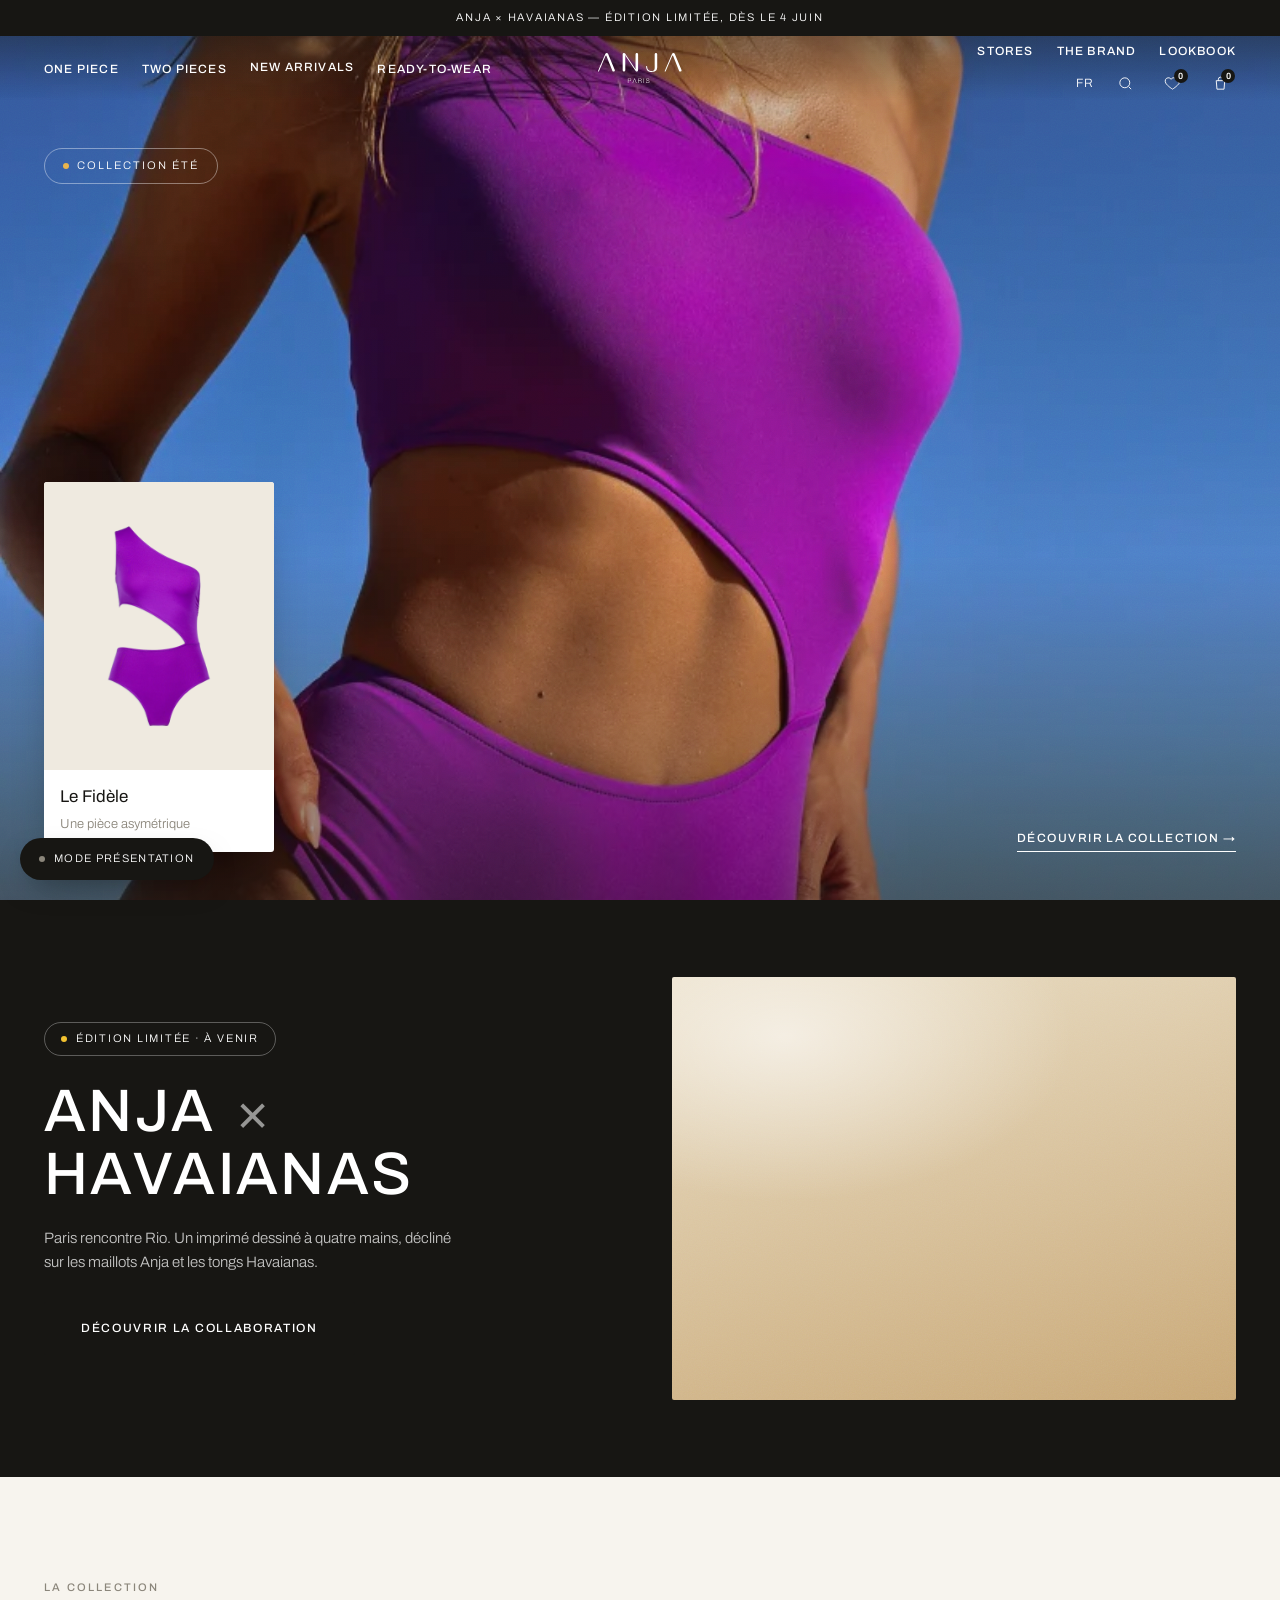
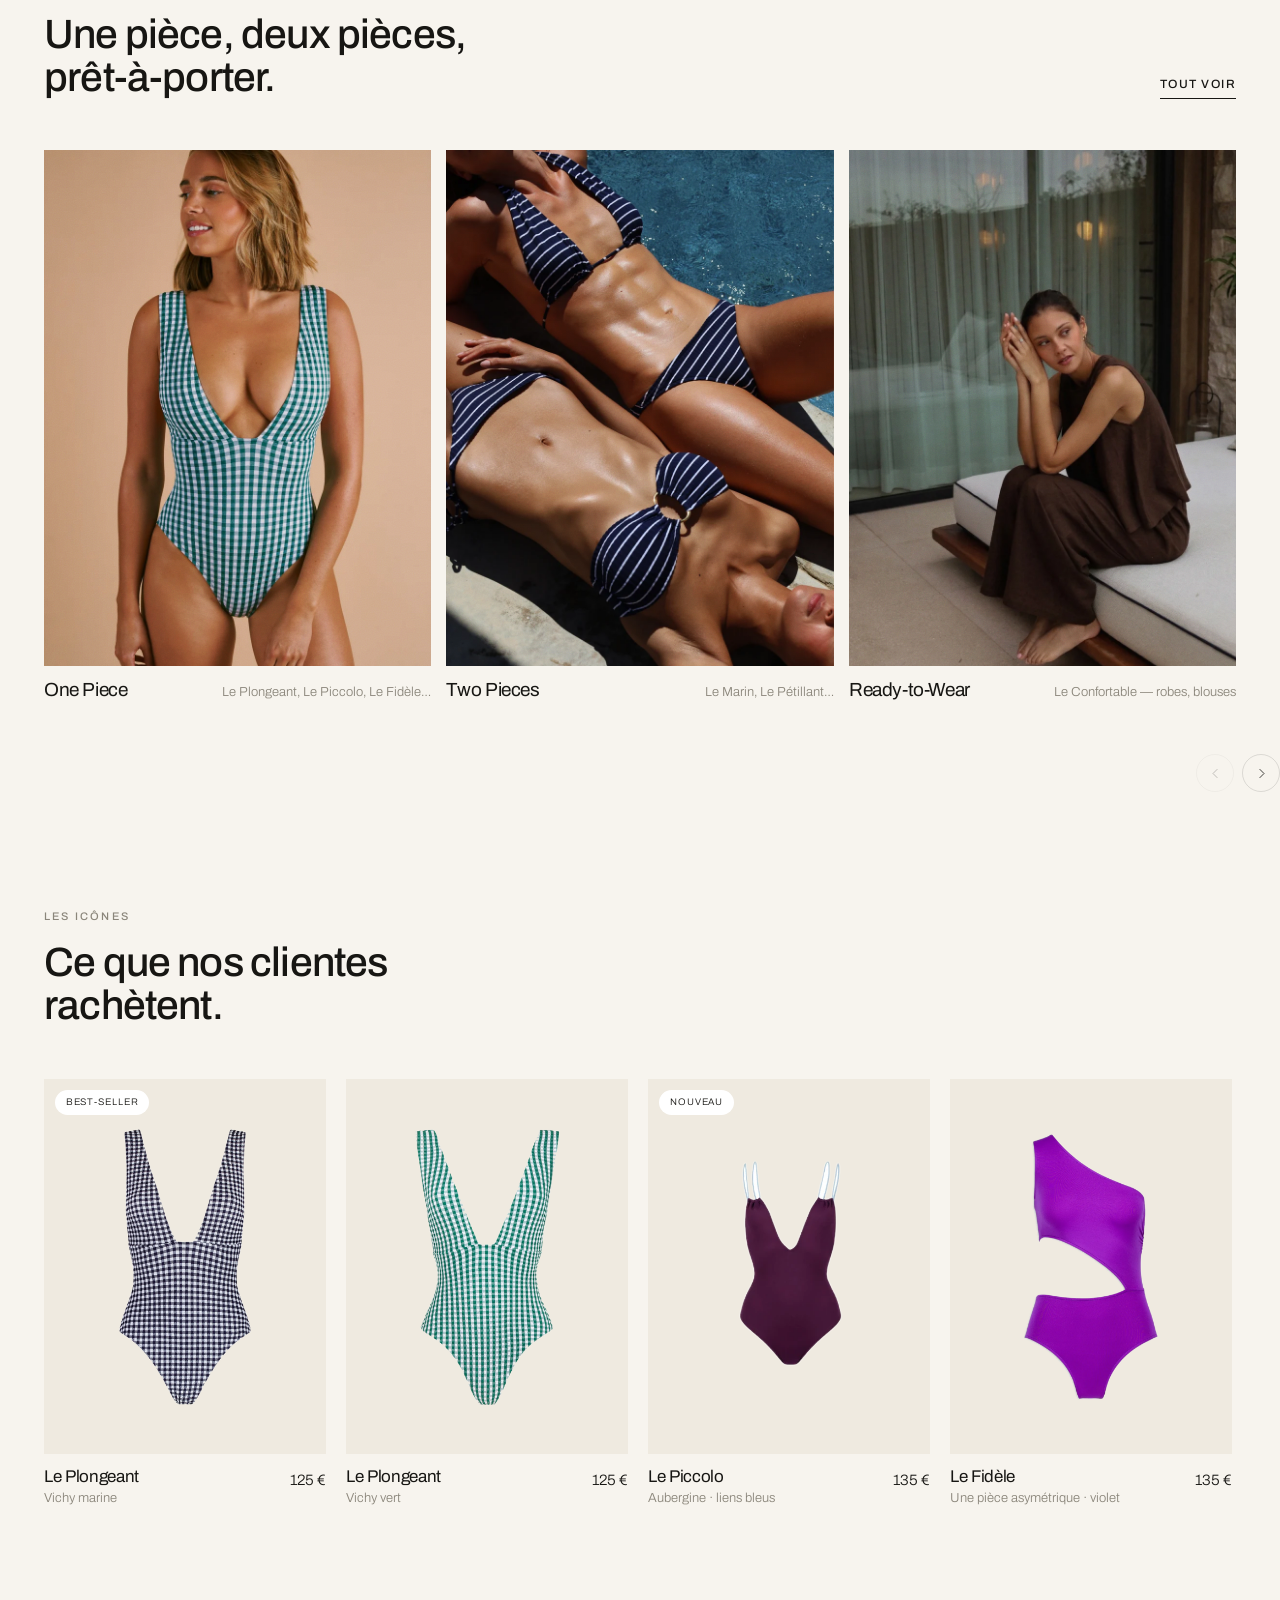
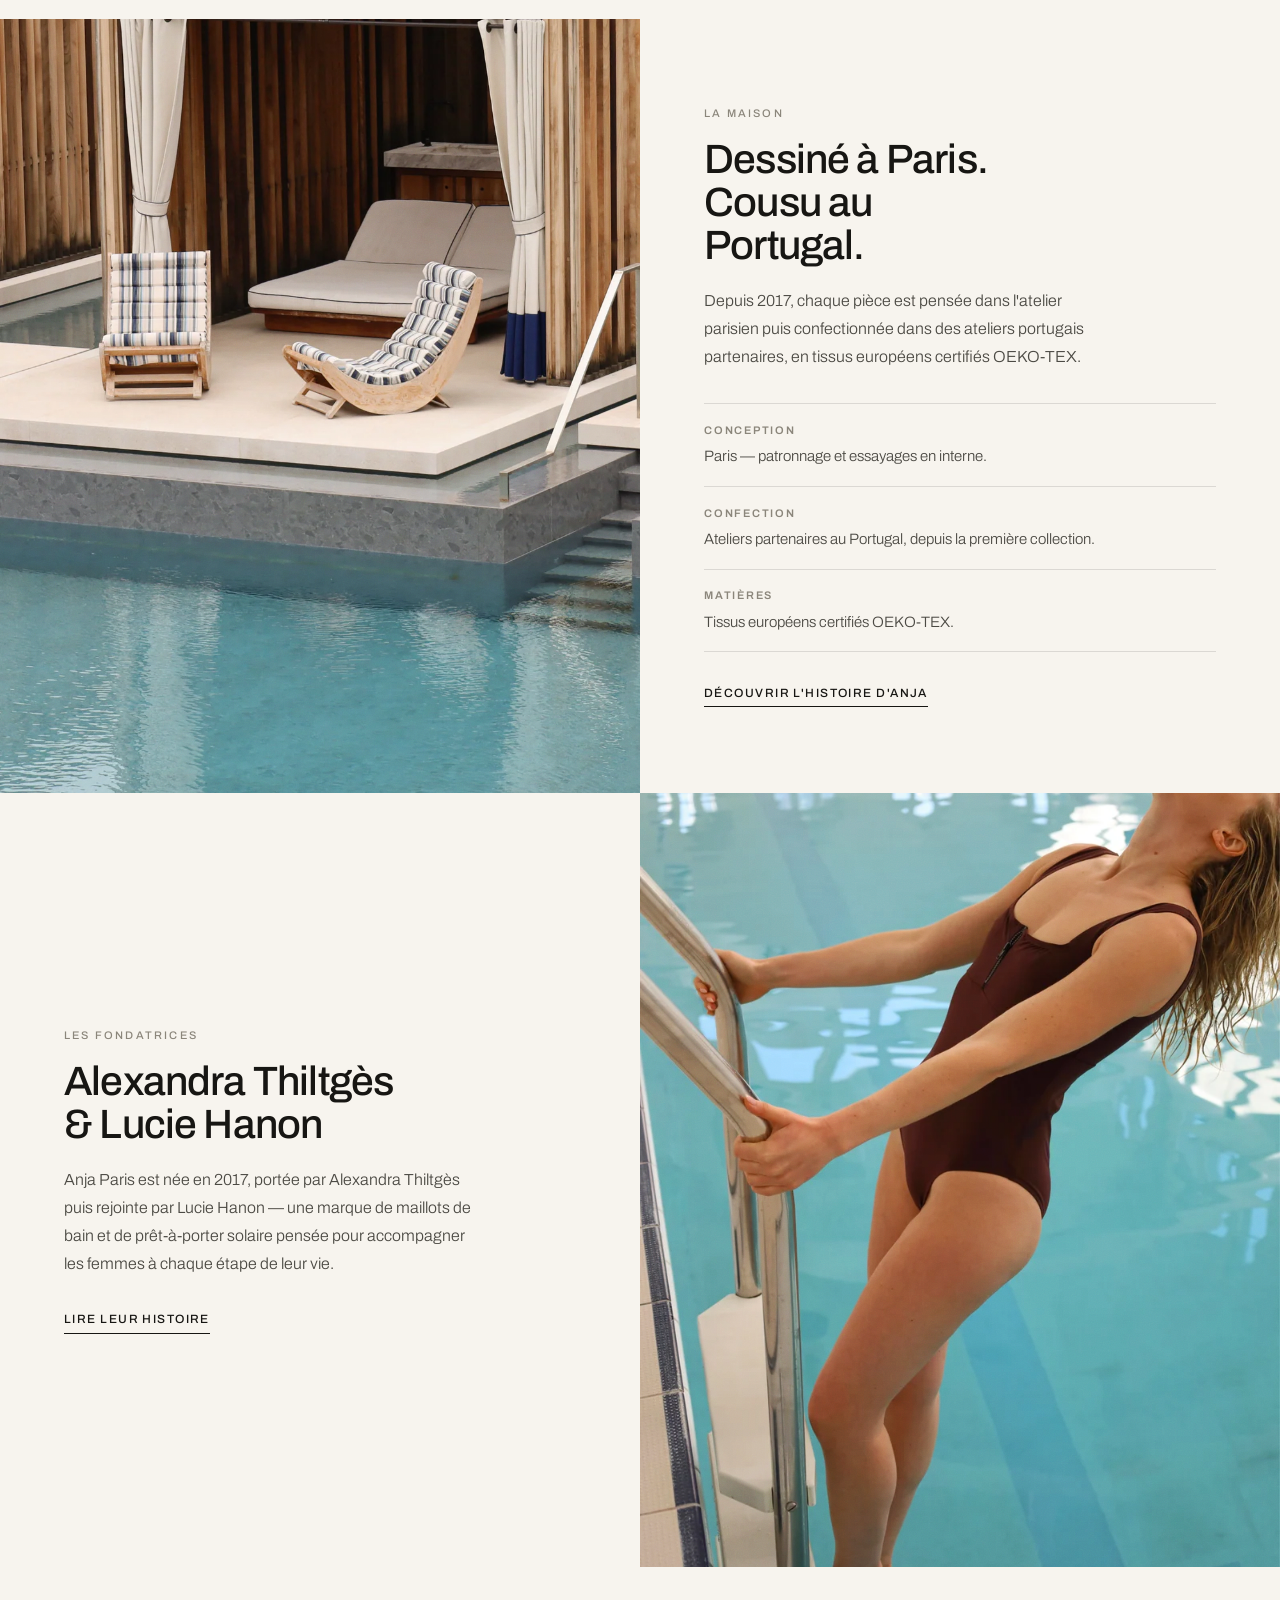
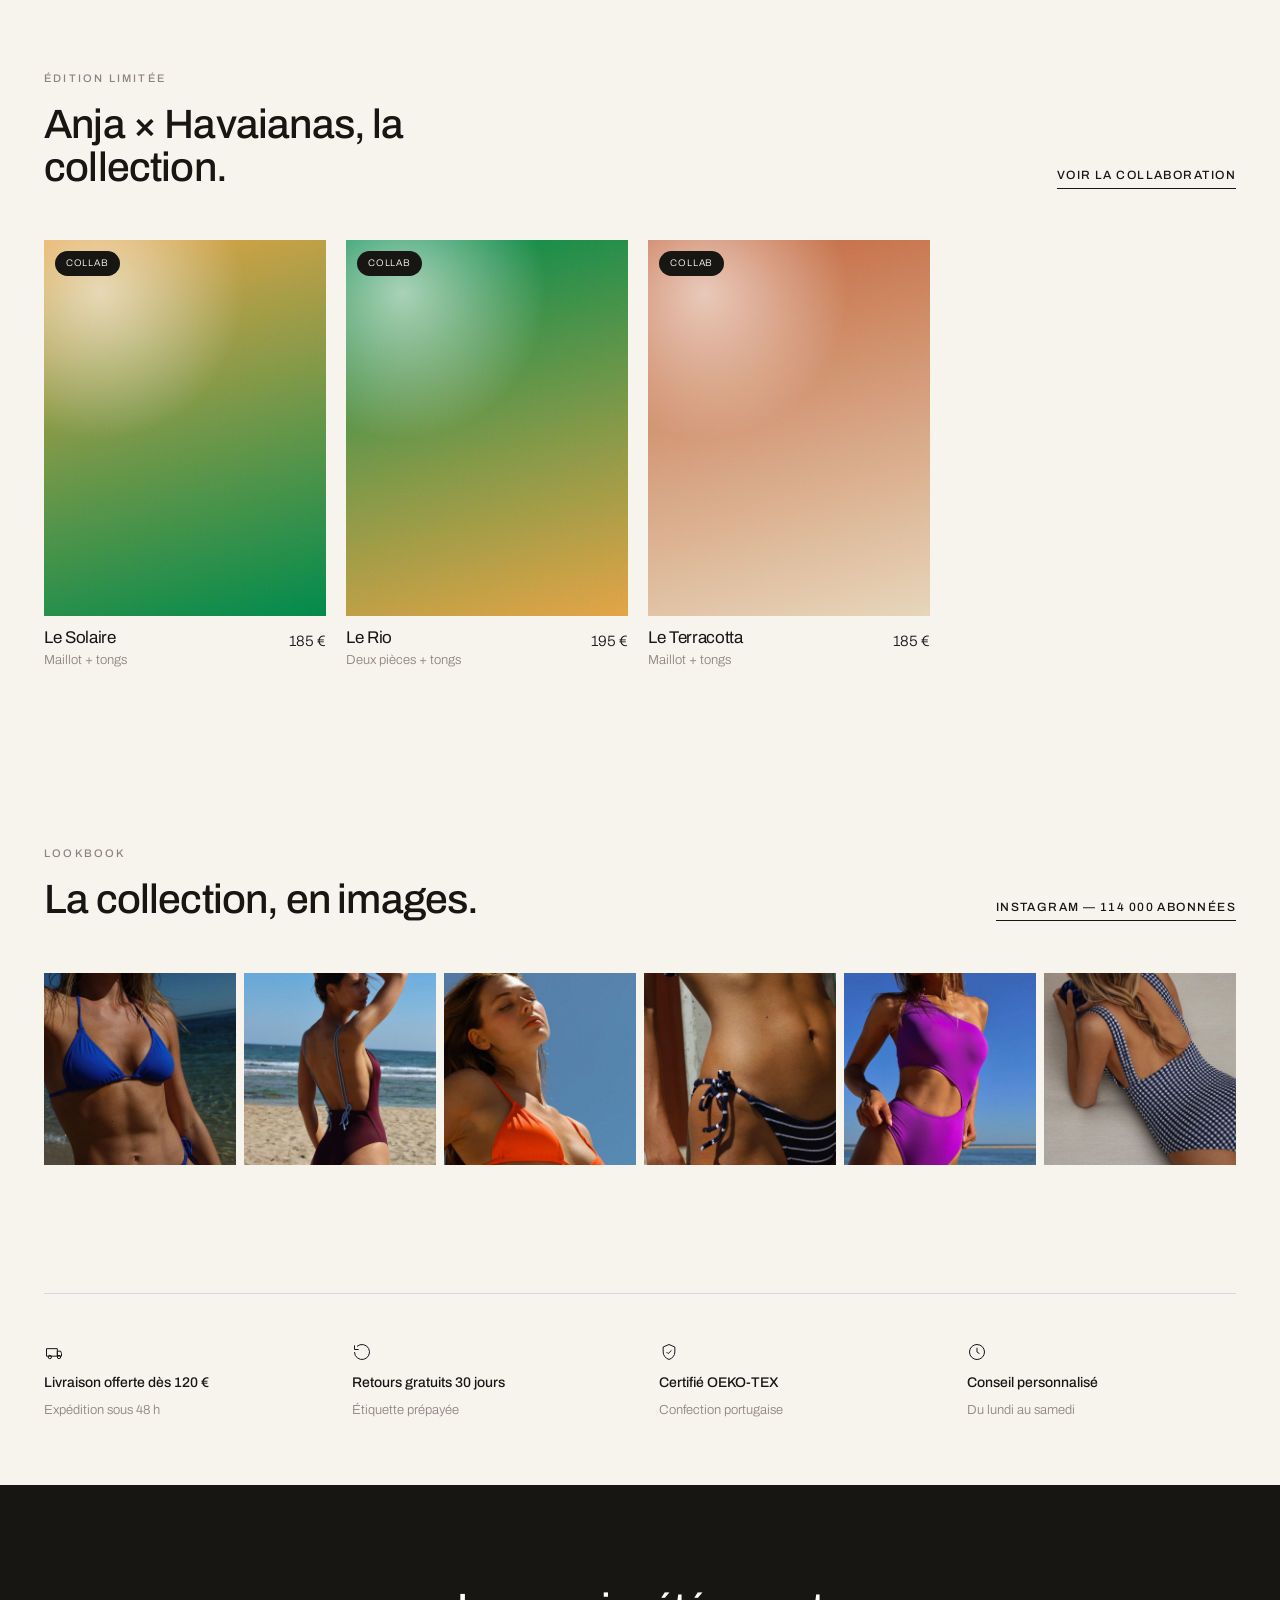
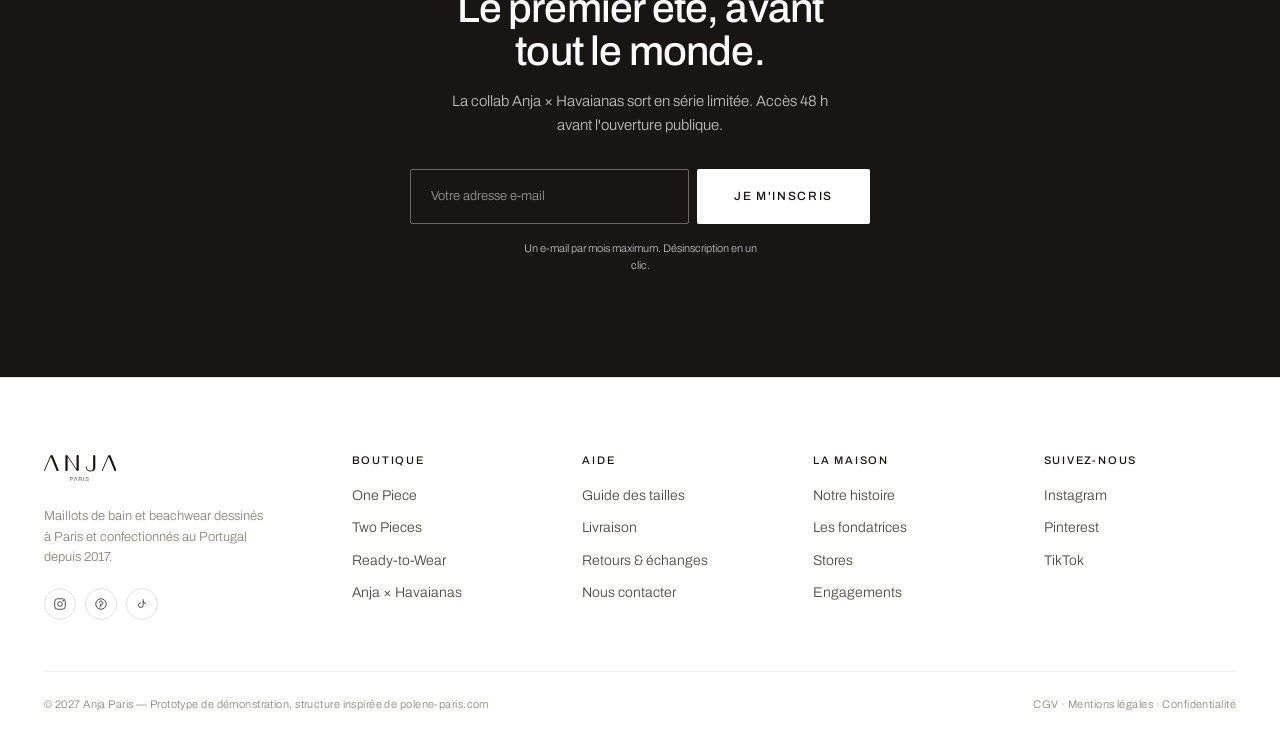
==== commit 6e6a5662: "Police Archivo confirmée + détourage des packshots sans mannequin Police : Archivo confirmée par le " ====
--- a/index.html
+++ b/index.html
@@ -8,7 +8,7 @@
 
 <link rel="preconnect" href="https://fonts.googleapis.com">
 <link rel="preconnect" href="https://fonts.gstatic.com" crossorigin>
-<link href="https://fonts.googleapis.com/css2?family=Work+Sans:wght@300;400;500;600;700&family=Archivo:wght@400;500;600;700&display=swap" rel="stylesheet">
+<link href="https://fonts.googleapis.com/css2?family=Archivo:wght@300;400;500;600;700&display=swap" rel="stylesheet">
 <link rel="stylesheet" href="assets/css/style.css">
 </head>
 
@@ -145,9 +145,9 @@
   <span class="hero__badge"><i></i>Collection Été</span>
 
   <div class="hero__tag">
-    <div class="ph">
-      <img data-fallback src="assets/images/le-fidele-packshot.webp" alt="Le Fidèle, une pièce">
-      <span class="ph__flag"><i></i>le-fidele-packshot.webp</span>
+    <div class="ph ph--cutout">
+      <img data-fallback src="assets/images/le-fidele-packshot-cutout.png" alt="Le Fidèle, une pièce">
+      <span class="ph__flag"><i></i>le-fidele-packshot-cutout.png (détouré)</span>
     </div>
     <div class="hero__tag__body">
       <strong>Le Fidèle</strong>
@@ -244,9 +244,9 @@
         <div class="card__media">
           <span class="card__badge">Best-seller</span>
           <button class="card__wish" aria-label="Ajouter à la liste d'envies"><svg viewBox="0 0 24 24"><path d="M12 20s-7-4.35-9.5-8.5C.8 8 2 4.5 5.5 4c2-.3 3.7.6 4.5 2 .8-1.4 2.5-2.3 4.5-2C18 4.5 19.2 8 21.5 11.5 19 15.65 12 20 12 20z"/></svg></button>
-          <div class="ph">
-            <img data-fallback src="assets/images/le-plongeant-vichy-marine-packshot.webp" alt="Le Plongeant Vichy Marine">
-            <span class="ph__flag"><i></i>le-plongeant-vichy-marine-packshot.webp</span>
+          <div class="ph ph--cutout">
+            <img data-fallback src="assets/images/le-plongeant-vichy-marine-packshot-cutout.png" alt="Le Plongeant Vichy Marine">
+            <span class="ph__flag"><i></i>le-plongeant-vichy-marine-packshot-cutout.png (détouré)</span>
           </div>
           <button class="card__quick" data-add>Ajout rapide</button>
         </div>
@@ -259,9 +259,9 @@
       <article class="card">
         <div class="card__media">
           <button class="card__wish" aria-label="Ajouter à la liste d'envies"><svg viewBox="0 0 24 24"><path d="M12 20s-7-4.35-9.5-8.5C.8 8 2 4.5 5.5 4c2-.3 3.7.6 4.5 2 .8-1.4 2.5-2.3 4.5-2C18 4.5 19.2 8 21.5 11.5 19 15.65 12 20 12 20z"/></svg></button>
-          <div class="ph">
-            <img data-fallback src="assets/images/le-plongeant-vichy-vert-packshot.webp" alt="Le Plongeant Vichy Vert">
-            <span class="ph__flag"><i></i>le-plongeant-vichy-vert-packshot.webp</span>
+          <div class="ph ph--cutout">
+            <img data-fallback src="assets/images/le-plongeant-vichy-vert-packshot-cutout.png" alt="Le Plongeant Vichy Vert">
+            <span class="ph__flag"><i></i>le-plongeant-vichy-vert-packshot-cutout.png (détouré)</span>
           </div>
           <button class="card__quick" data-add>Ajout rapide</button>
         </div>
@@ -275,9 +275,9 @@
         <div class="card__media">
           <span class="card__badge">Nouveau</span>
           <button class="card__wish" aria-label="Ajouter à la liste d'envies"><svg viewBox="0 0 24 24"><path d="M12 20s-7-4.35-9.5-8.5C.8 8 2 4.5 5.5 4c2-.3 3.7.6 4.5 2 .8-1.4 2.5-2.3 4.5-2C18 4.5 19.2 8 21.5 11.5 19 15.65 12 20 12 20z"/></svg></button>
-          <div class="ph">
-            <img data-fallback src="assets/images/le-piccolo-packshot.webp" alt="Le Piccolo">
-            <span class="ph__flag"><i></i>le-piccolo-packshot.webp</span>
+          <div class="ph ph--cutout">
+            <img data-fallback src="assets/images/le-piccolo-packshot-cutout.png" alt="Le Piccolo">
+            <span class="ph__flag"><i></i>le-piccolo-packshot-cutout.png (détouré)</span>
           </div>
           <button class="card__quick" data-add>Ajout rapide</button>
         </div>
@@ -290,9 +290,9 @@
       <article class="card">
         <div class="card__media">
           <button class="card__wish" aria-label="Ajouter à la liste d'envies"><svg viewBox="0 0 24 24"><path d="M12 20s-7-4.35-9.5-8.5C.8 8 2 4.5 5.5 4c2-.3 3.7.6 4.5 2 .8-1.4 2.5-2.3 4.5-2C18 4.5 19.2 8 21.5 11.5 19 15.65 12 20 12 20z"/></svg></button>
-          <div class="ph">
-            <img data-fallback src="assets/images/le-fidele-packshot.webp" alt="Le Fidèle">
-            <span class="ph__flag"><i></i>le-fidele-packshot.webp</span>
+          <div class="ph ph--cutout">
+            <img data-fallback src="assets/images/le-fidele-packshot-cutout.png" alt="Le Fidèle">
+            <span class="ph__flag"><i></i>le-fidele-packshot-cutout.png (détouré)</span>
           </div>
           <button class="card__quick" data-add>Ajout rapide</button>
         </div>
@@ -305,9 +305,9 @@
       <article class="card">
         <div class="card__media">
           <button class="card__wish" aria-label="Ajouter à la liste d'envies"><svg viewBox="0 0 24 24"><path d="M12 20s-7-4.35-9.5-8.5C.8 8 2 4.5 5.5 4c2-.3 3.7.6 4.5 2 .8-1.4 2.5-2.3 4.5-2C18 4.5 19.2 8 21.5 11.5 19 15.65 12 20 12 20z"/></svg></button>
-          <div class="ph">
-            <img data-fallback src="assets/images/le-petillant-packshot.webp" alt="Le Pétillant">
-            <span class="ph__flag"><i></i>le-petillant-packshot.webp</span>
+          <div class="ph ph--cutout">
+            <img data-fallback src="assets/images/le-petillant-packshot-cutout.png" alt="Le Pétillant">
+            <span class="ph__flag"><i></i>le-petillant-packshot-cutout.png (détouré)</span>
           </div>
           <button class="card__quick" data-add>Ajout rapide</button>
         </div>
@@ -321,9 +321,9 @@
         <div class="card__media">
           <span class="card__badge">Sport</span>
           <button class="card__wish" aria-label="Ajouter à la liste d'envies"><svg viewBox="0 0 24 24"><path d="M12 20s-7-4.35-9.5-8.5C.8 8 2 4.5 5.5 4c2-.3 3.7.6 4.5 2 .8-1.4 2.5-2.3 4.5-2C18 4.5 19.2 8 21.5 11.5 19 15.65 12 20 12 20z"/></svg></button>
-          <div class="ph">
-            <img data-fallback src="assets/images/le-determine-packshot.webp" alt="Le Déterminé">
-            <span class="ph__flag"><i></i>le-determine-packshot.webp</span>
+          <div class="ph ph--cutout">
+            <img data-fallback src="assets/images/le-determine-packshot-cutout.png" alt="Le Déterminé">
+            <span class="ph__flag"><i></i>le-determine-packshot-cutout.png (détouré)</span>
           </div>
           <button class="card__quick" data-add>Ajout rapide</button>
         </div>
--- a/assets/css/style.css
+++ b/assets/css/style.css
@@ -26,11 +26,9 @@
   --c1: #E4DCC8;
   --c2: #B7A57E;
 
-  /* Typographie réelle Anja Paris — Work Sans par défaut (Archivo en
-     alternative confirmée par le client : changer les deux lignes
-     ci-dessous en "Archivo" suffit, la police est déjà chargée). */
-  --font-display: "Work Sans", -apple-system, BlinkMacSystemFont, "Segoe UI", sans-serif;
-  --font-text:    "Work Sans", -apple-system, BlinkMacSystemFont, "Segoe UI", sans-serif;
+  /* Typographie réelle Anja Paris — Archivo, confirmée par le client. */
+  --font-display: "Archivo", -apple-system, BlinkMacSystemFont, "Segoe UI", sans-serif;
+  --font-text:    "Archivo", -apple-system, BlinkMacSystemFont, "Segoe UI", sans-serif;
 
   --fs-giant: clamp(3.5rem, 11vw, 9rem);
   --fs-hero:  clamp(2.25rem, 5vw, 3.75rem);
@@ -187,6 +185,16 @@
 }
 .ph img.is-loaded { opacity: 1; }
 
+/* Packshots détourés (fond retiré) : fond uni de marque plutôt que
+   blanc, et object-fit: contain pour ne jamais rogner la silhouette
+   du maillot — à la différence des photos pleine page en "cover". */
+.ph--cutout {
+  background-image: none;
+  background-color: var(--ivory-2);
+}
+.ph--cutout::after { display: none; }
+.ph--cutout img { object-fit: contain; padding: 8%; }
+
 .ph__flag {
   position: absolute; left: .75rem; bottom: .75rem; z-index: 2;
   display: flex; align-items: center; gap: .4rem;
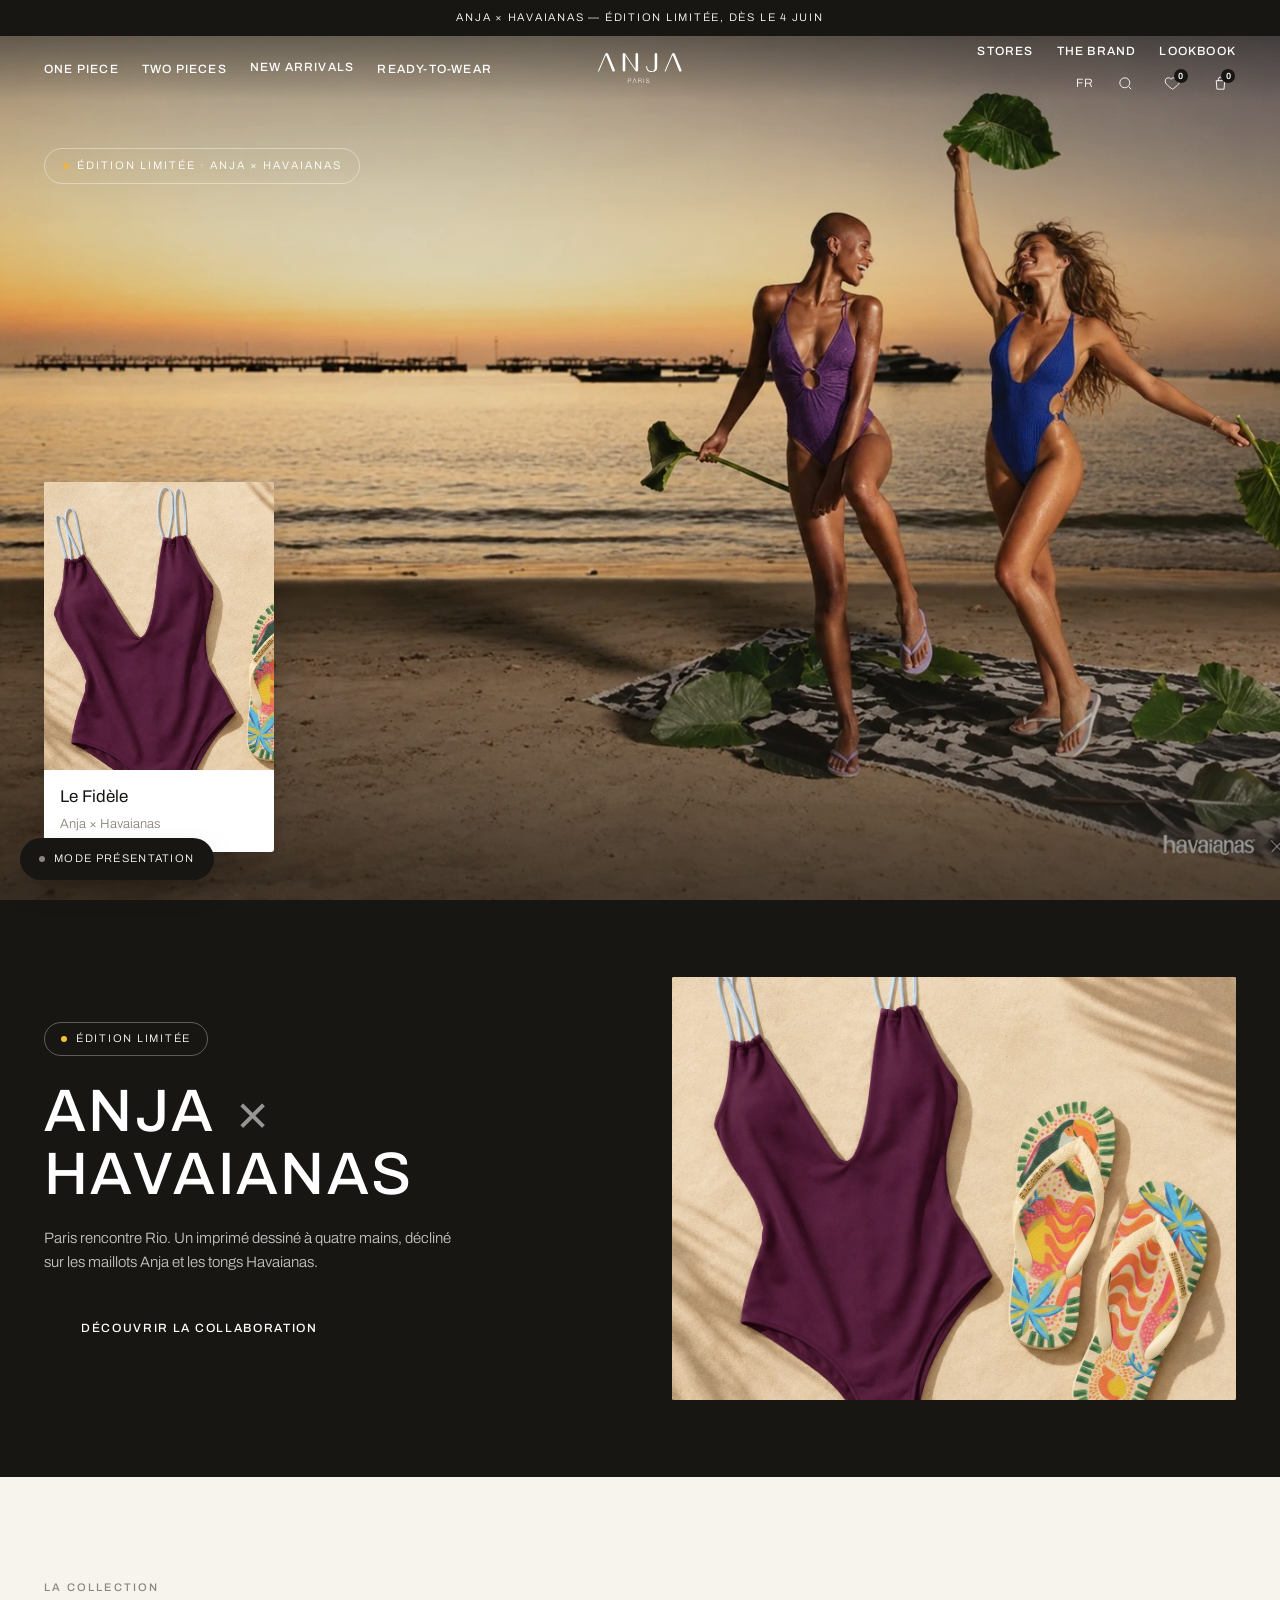
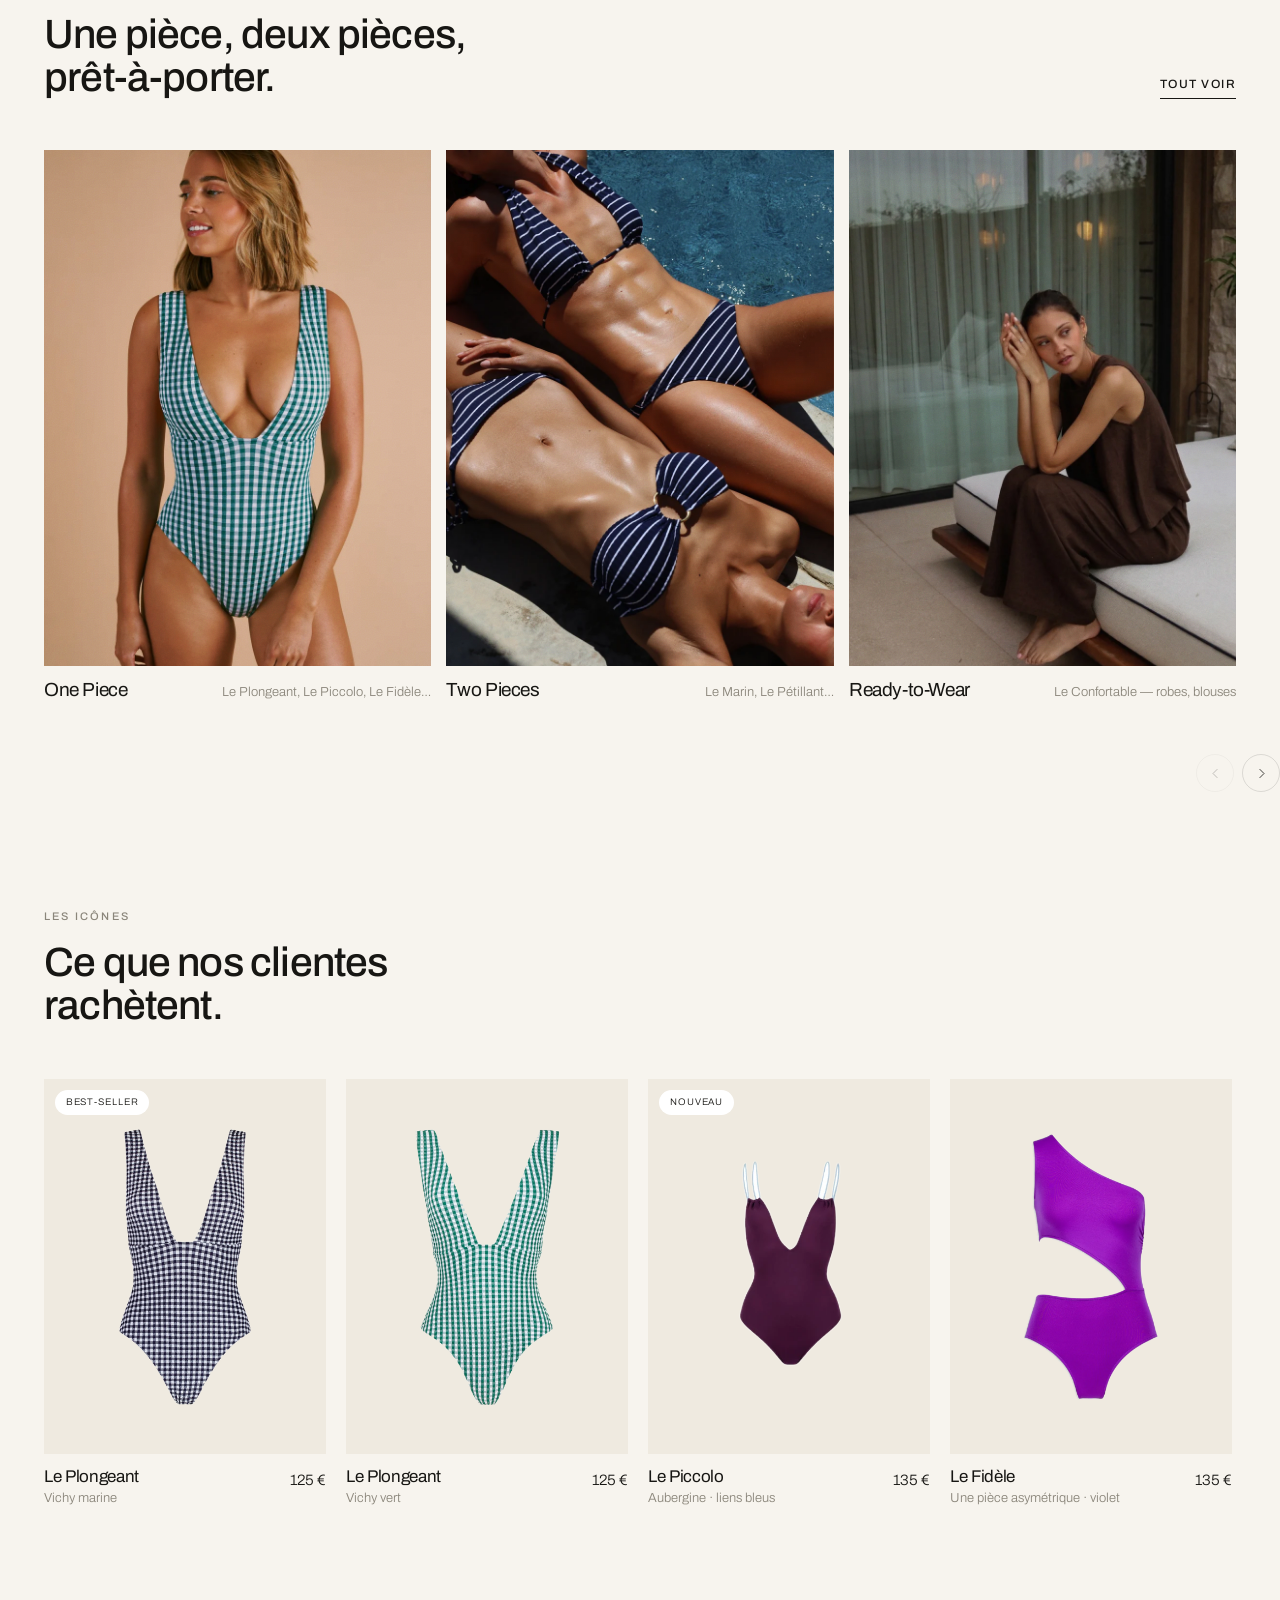
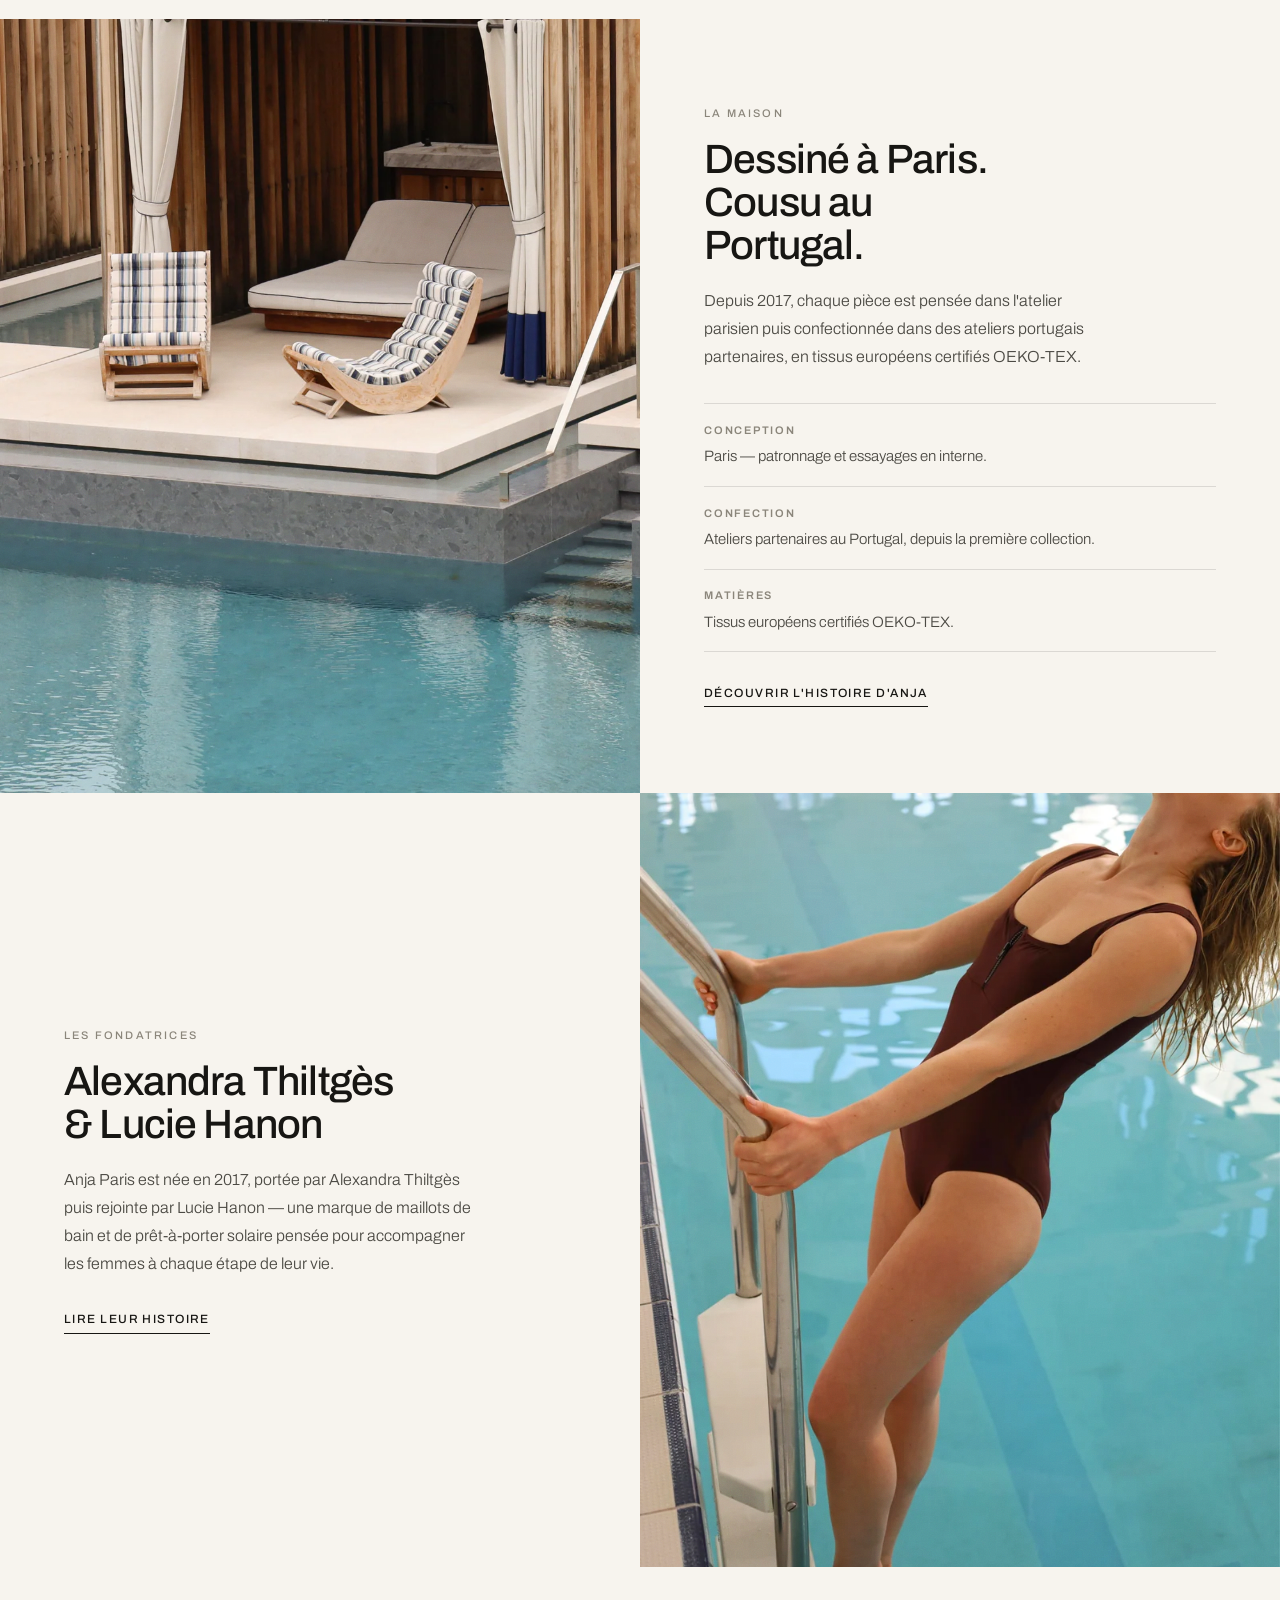
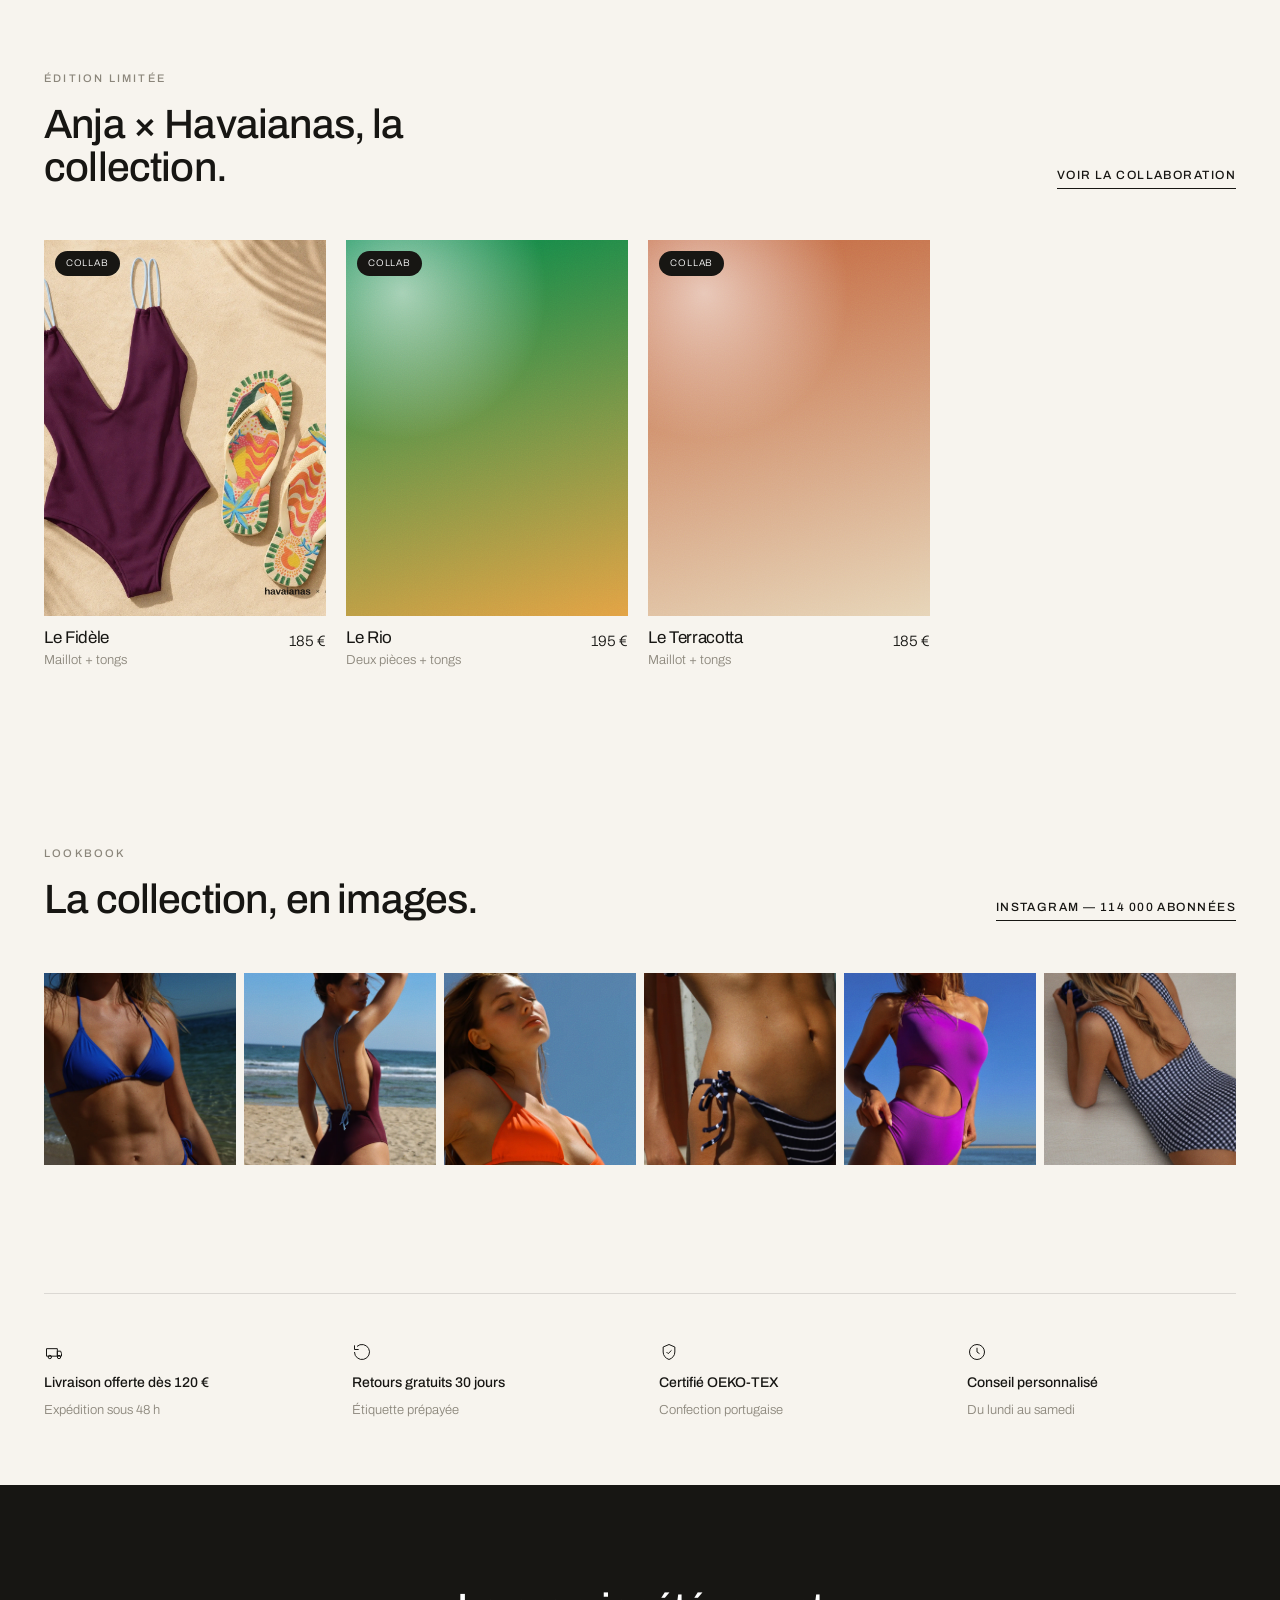
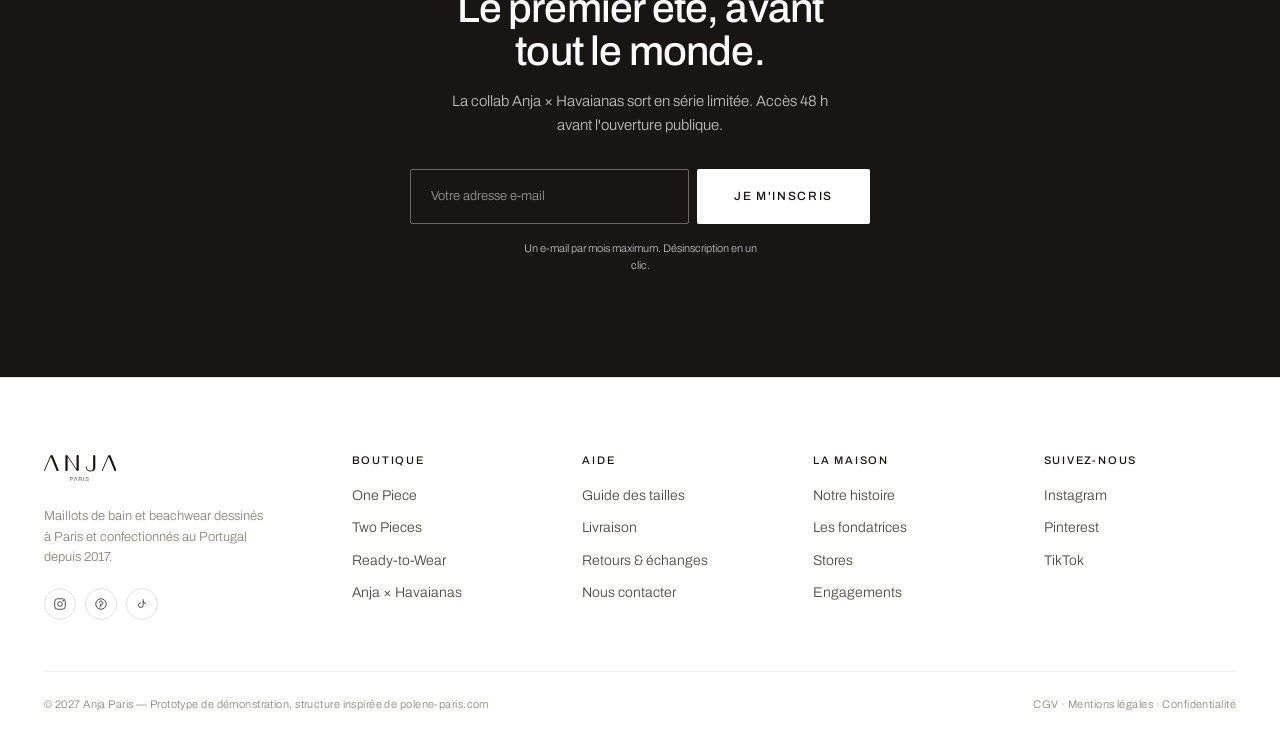
==== commit afdca0c0: "Intègre les vrais visuels de la collab Anja × Havaianas Le client a fourni trois visuels générés pou" ====
--- a/index.html
+++ b/index.html
@@ -15,7 +15,7 @@
 <body>
 <a class="skip-link" href="#main">Aller au contenu</a>
 
-<div class="note note--tl" data-n="0" style="position:fixed;max-width:320px">Structure et micro-animations calquées sur polene-paris.com. Logo et 24 photos réels d'Anja intégrés (déposés par le client). Les prix affichés sont illustratifs — à remplacer par les vrais tarifs. Le visuel Anja × Havaianas reste en attente de votre génération ChatGPT.</div>
+<div class="note note--tl" data-n="0" style="position:fixed;max-width:320px">Structure et micro-animations calquées sur polene-paris.com. Logo, 24 photos Anja et le visuel de collab Havaianas intégrés. Les prix affichés sont illustratifs — à remplacer par les vrais tarifs. Le Rio et Le Terracotta (carrousel collab) restent en attente de leurs propres photos.</div>
 
 <!-- ===================================================================
      Barre d'annonce
@@ -136,48 +136,44 @@
 <section class="hero">
   <div class="hero__media">
     <div class="ph">
-      <img data-fallback src="assets/images/le-fidele-lifestyle.webp" alt="Anja Paris — Le Fidèle">
-      <span class="ph__flag"><i></i>le-fidele-lifestyle.webp</span>
+      <img data-fallback src="assets/images/hero-collab.jpg" alt="Collaboration Anja Paris × Havaianas, deux modèles sur la plage">
+      <span class="ph__flag"><i></i>hero-collab.jpg</span>
     </div>
   </div>
   <div class="hero__scrim"></div>
 
-  <span class="hero__badge"><i></i>Collection Été</span>
+  <span class="hero__badge"><i></i>Édition limitée · Anja × Havaianas</span>
 
   <div class="hero__tag">
-    <div class="ph ph--cutout">
-      <img data-fallback src="assets/images/le-fidele-packshot-cutout.png" alt="Le Fidèle, une pièce">
-      <span class="ph__flag"><i></i>le-fidele-packshot-cutout.png (détouré)</span>
+    <div class="ph">
+      <img data-fallback src="assets/images/hero-collab-tag.jpg" alt="Le Fidèle, édition Anja × Havaianas">
+      <span class="ph__flag"><i></i>hero-collab-tag.jpg</span>
     </div>
     <div class="hero__tag__body">
       <strong>Le Fidèle</strong>
-      <span>Une pièce asymétrique</span>
-    </div>
-  </div>
-
-  <div class="hero__inner" style="justify-content:flex-end; align-items:flex-end; padding-bottom:clamp(1.5rem,4vw,3rem)">
-    <a class="link-u" style="color:var(--paper)" href="#icons">Découvrir la collection →</a>
-  </div>
+      <span>Anja × Havaianas</span>
+    </div>
+  </div>
+
 </section>
 
 <!-- ===================================================================
      Bandeau collaboration — l'événement de la saison, juste sous le
-     hero. Visuel en attente : le générateur ChatGPT du client fournira
-     l'image réelle de la collab Anja × Havaianas.
+     hero. Visuel produit (duo maillot + tongs), différent de la photo
+     lifestyle du hero juste au-dessus.
      =================================================================== -->
 <section class="collab-band" id="collab">
-  <div class="note note--tl" data-n="1" style="position:absolute">Visuel en attente de votre génération ChatGPT — dès que vous le déposez sous assets/images/hero-collab.jpg, il remplace ce placeholder automatiquement.</div>
   <div class="wrap collab-band__inner">
     <div data-reveal>
-      <span class="collab-band__badge"><i></i>Édition limitée · À venir</span>
+      <span class="collab-band__badge"><i></i>Édition limitée</span>
       <h2 class="collab-band__title">Anja <span class="x">×</span> Havaianas</h2>
       <p>Paris rencontre Rio. Un imprimé dessiné à quatre mains, décliné sur les maillots Anja et les tongs Havaianas.</p>
       <a class="btn btn--solid" href="collab.html">Découvrir la collaboration</a>
     </div>
     <div class="collab-band__visual">
-      <div class="ph" style="--c1:#E9DDC4; --c2:#C9A876">
-        <img data-fallback src="assets/images/hero-collab.jpg" alt="Collaboration Anja Paris × Havaianas">
-        <span class="ph__flag"><i></i>hero-collab.jpg — votre visuel</span>
+      <div class="ph">
+        <img data-fallback src="assets/images/collab-duo-le-fidele.jpg" alt="Le Fidèle et ses tongs Havaianas assorties">
+        <span class="ph__flag"><i></i>collab-duo-le-fidele.jpg</span>
       </div>
     </div>
   </div>
@@ -393,13 +389,13 @@
       <article class="card">
         <div class="card__media">
           <span class="card__badge card__badge--collab">Collab</span>
-          <div class="ph" style="--c1:#E3A244; --c2:#00884A">
-            <img data-fallback src="assets/images/collab-le-solaire.jpg" alt="Le Solaire">
-            <span class="ph__flag"><i></i>collab-le-solaire.jpg</span>
-          </div>
-          <button class="card__quick" data-add>Ajout rapide</button>
-        </div>
-        <div class="card__body"><div><h3>Le Solaire</h3><p>Maillot + tongs</p></div><span class="card__price">185 €</span></div>
+          <div class="ph">
+            <img data-fallback src="assets/images/collab-duo-le-fidele.jpg" alt="Le Fidèle, édition Anja × Havaianas">
+            <span class="ph__flag"><i></i>collab-duo-le-fidele.jpg</span>
+          </div>
+          <button class="card__quick" data-add>Ajout rapide</button>
+        </div>
+        <div class="card__body"><div><h3>Le Fidèle</h3><p>Maillot + tongs</p></div><span class="card__price">185 €</span></div>
       </article>
       <article class="card">
         <div class="card__media">
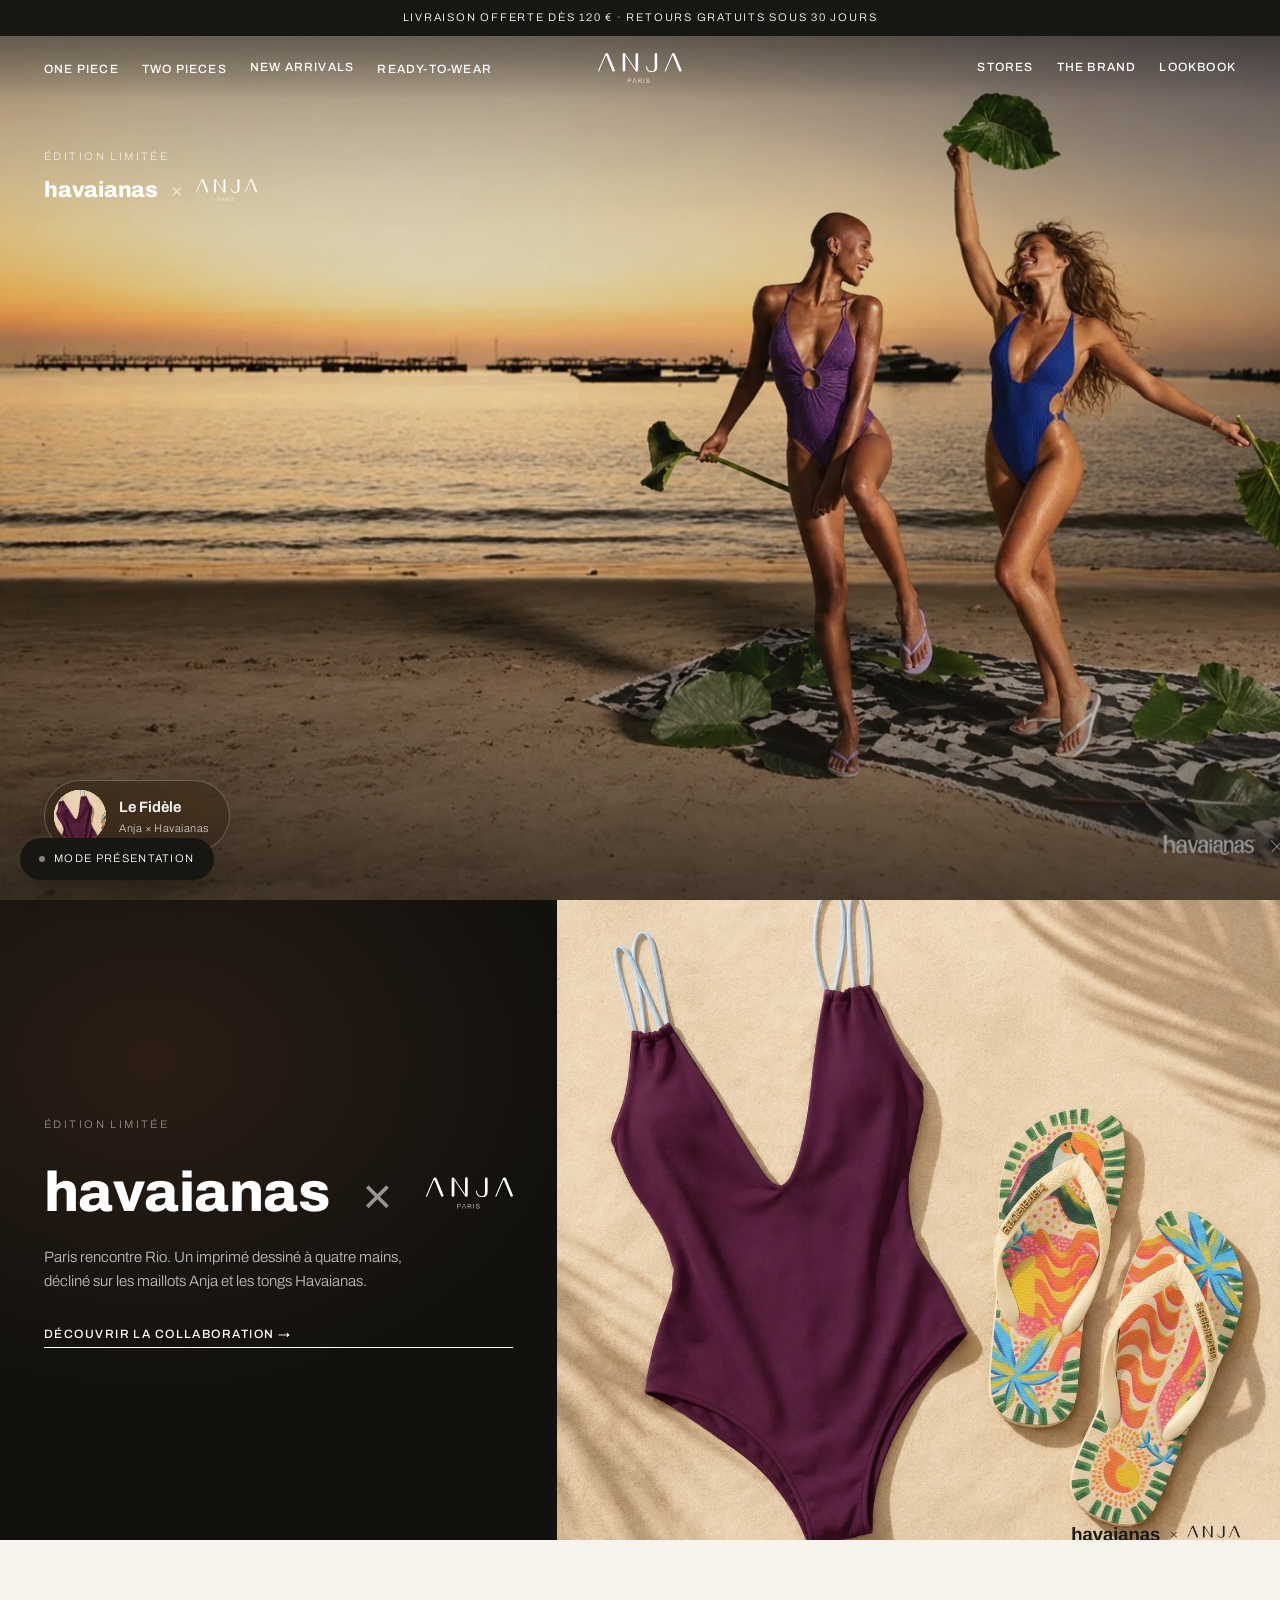
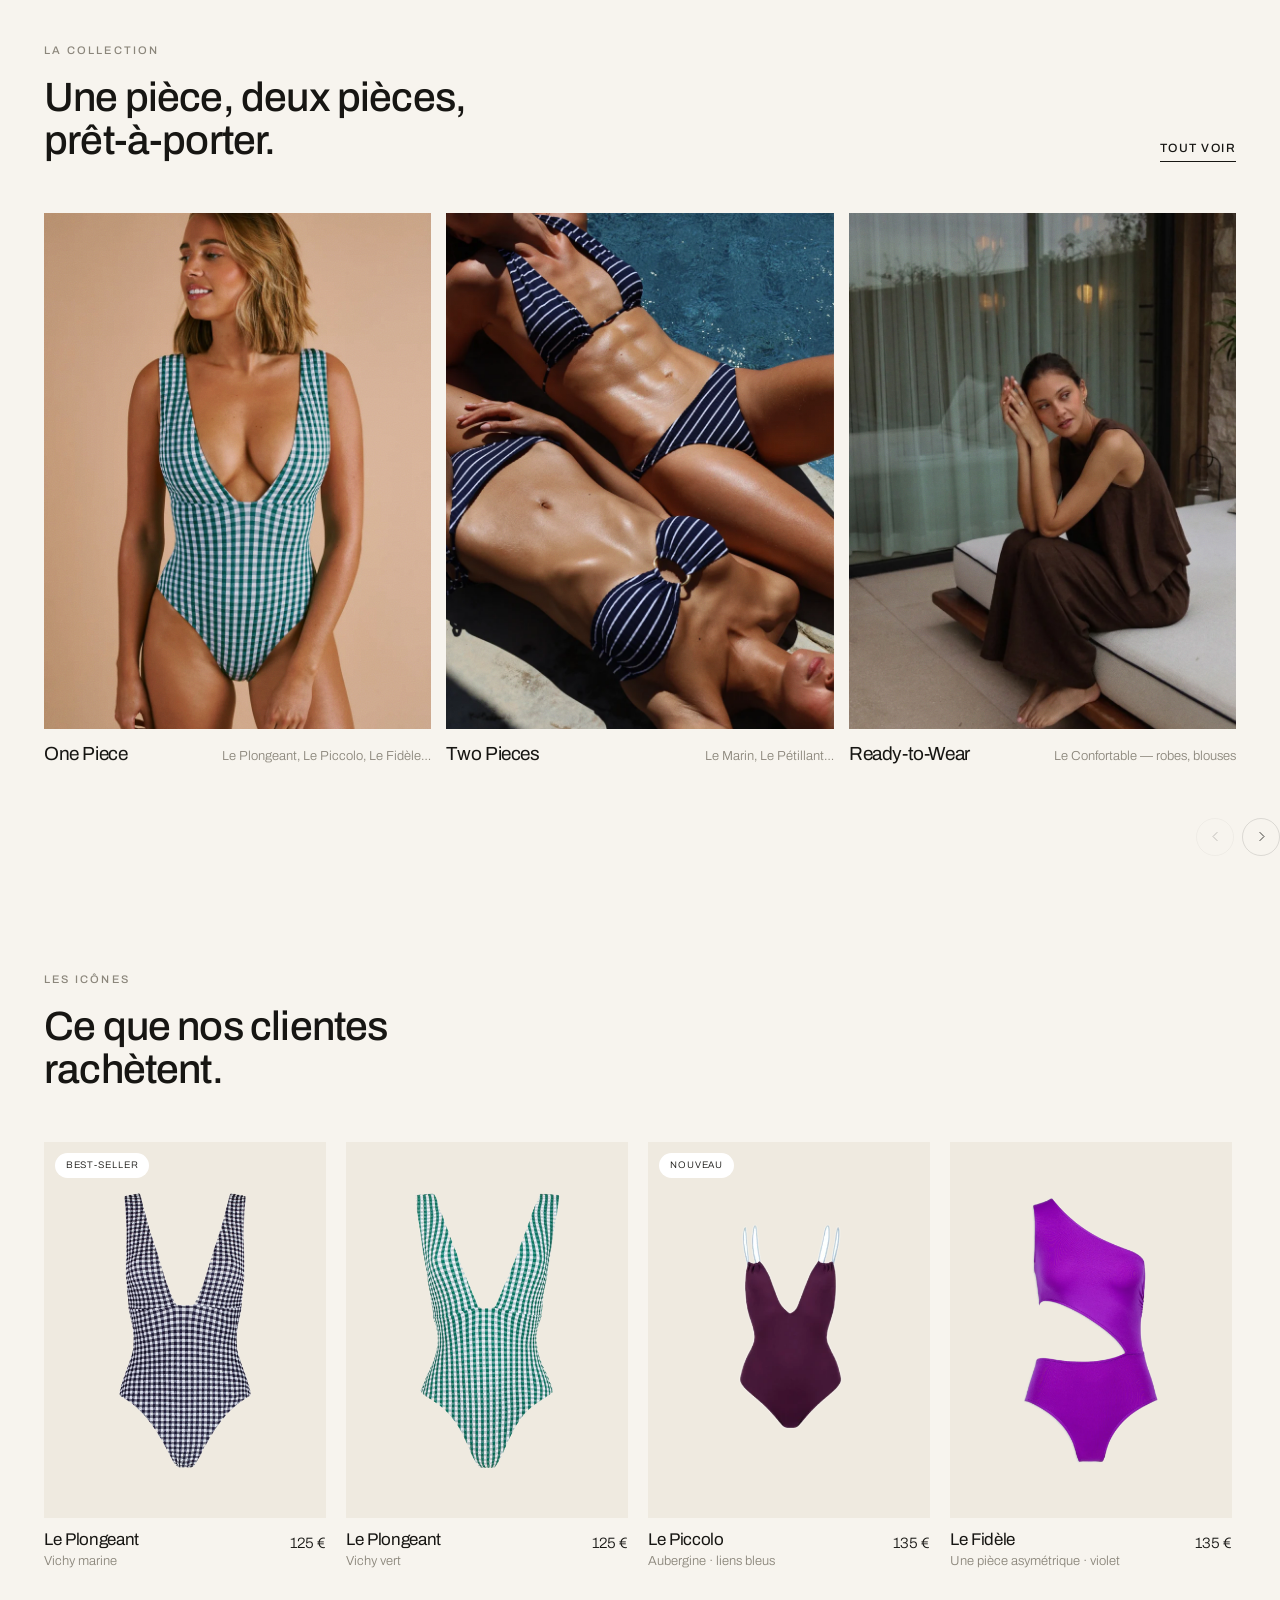
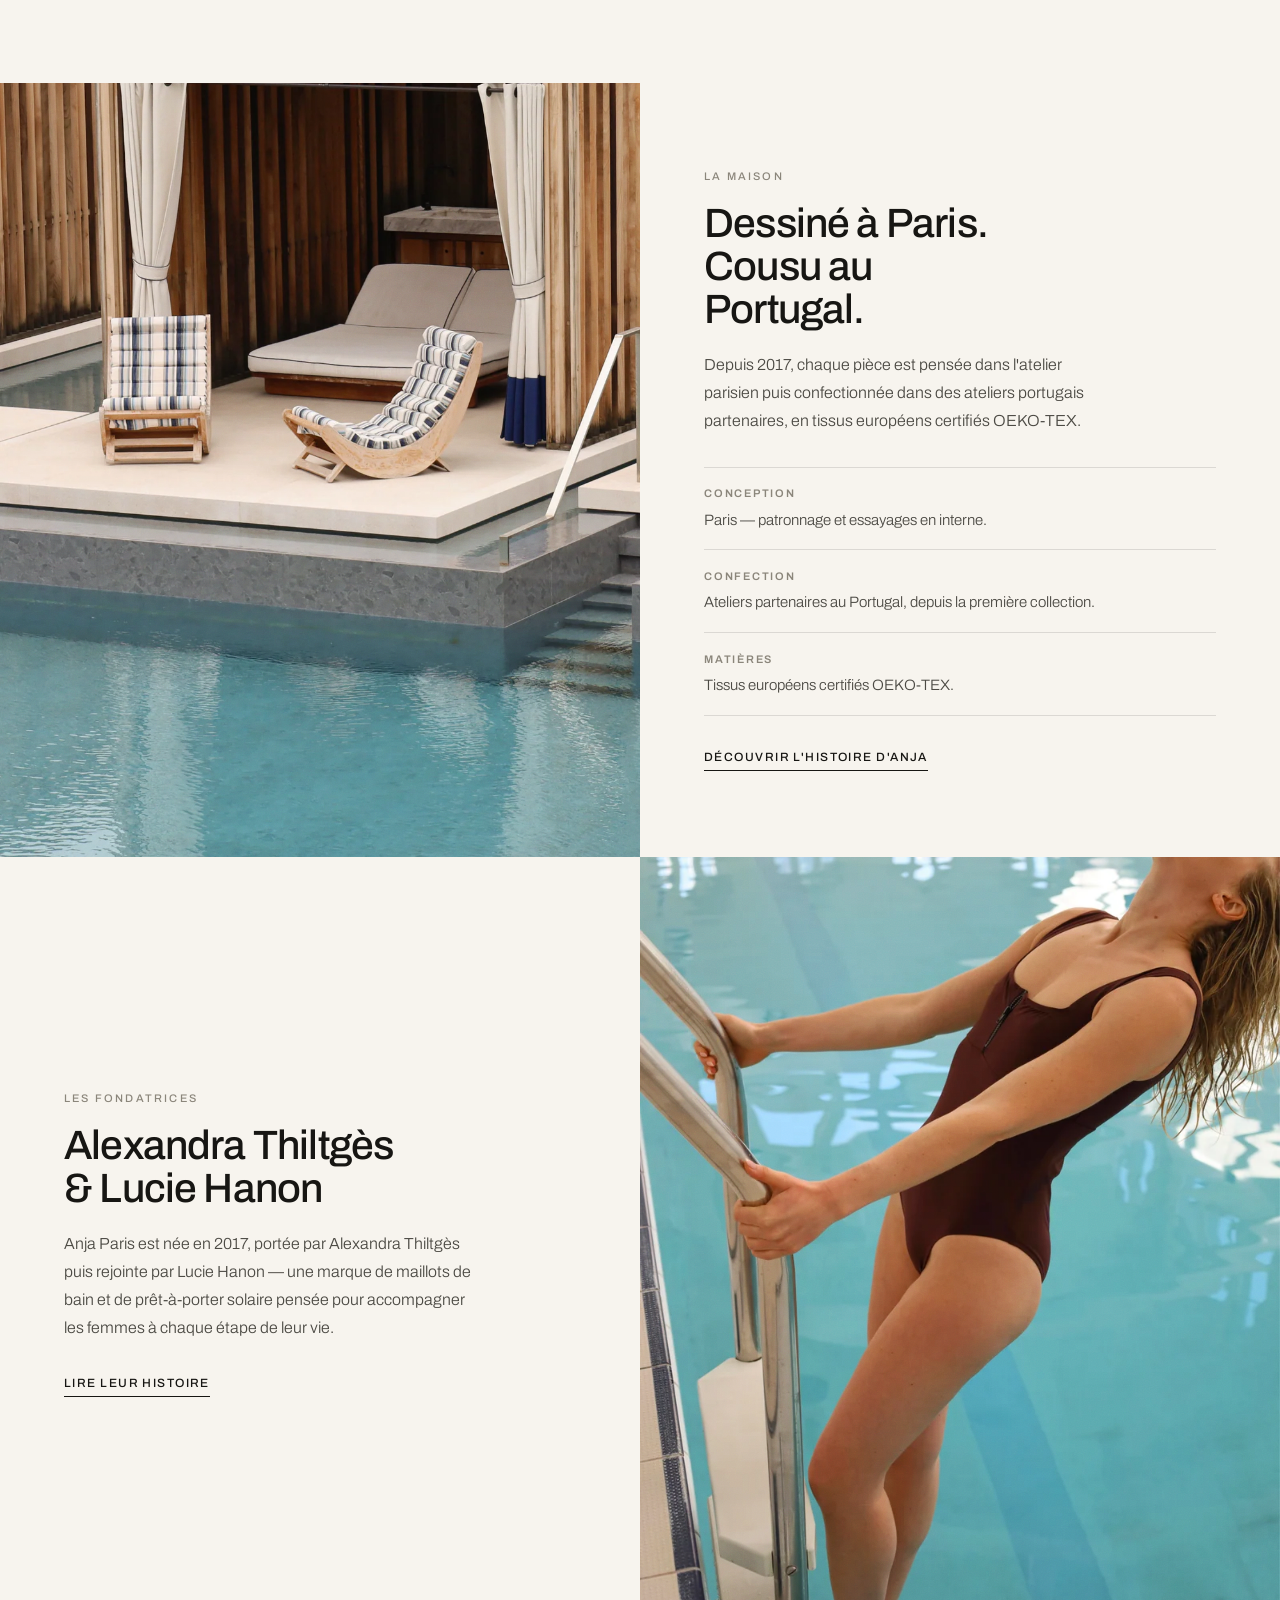
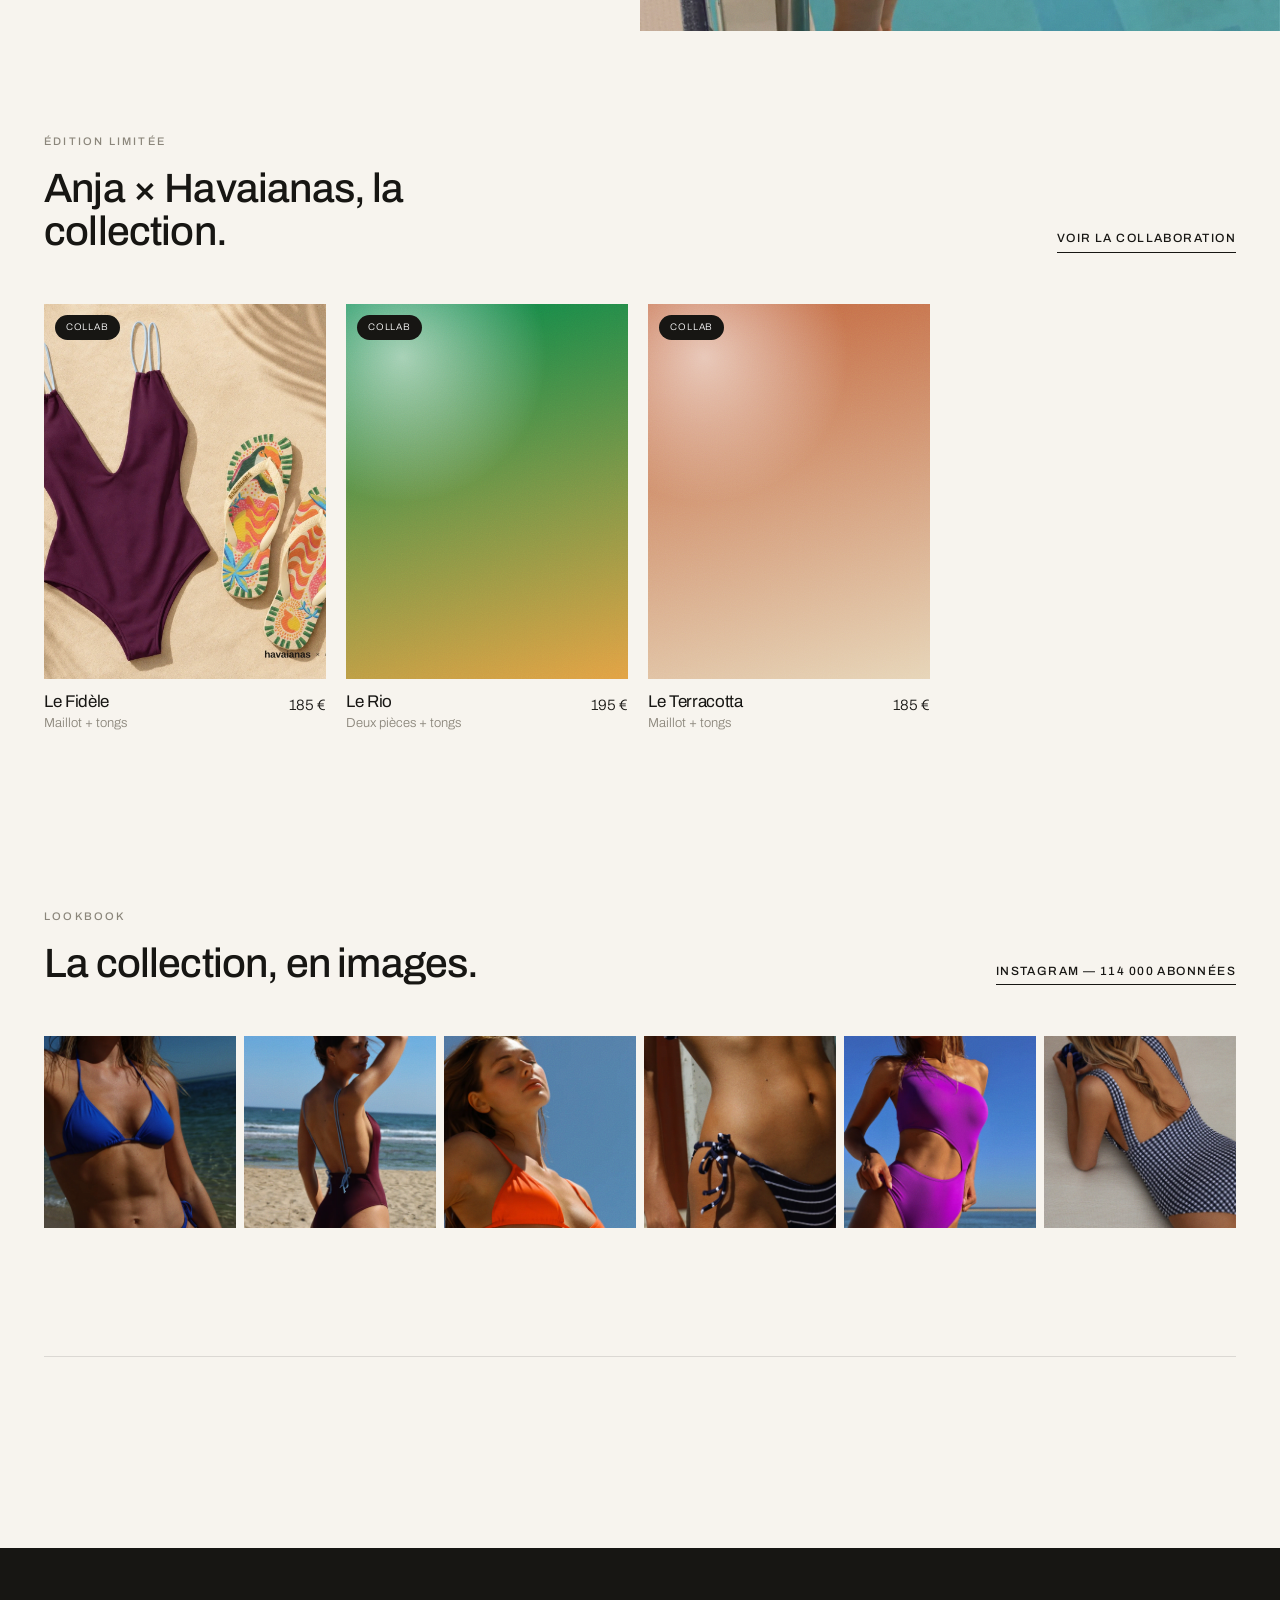
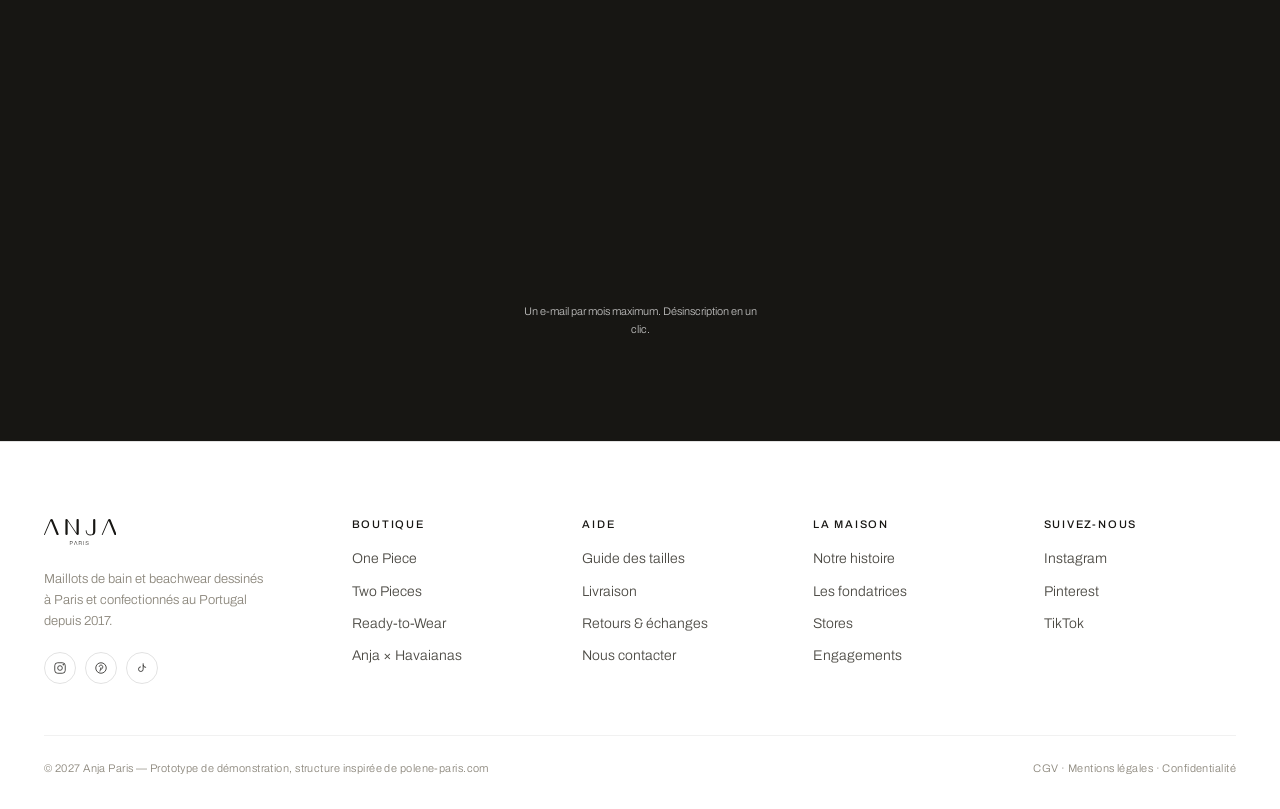
==== commit 912e79ed: "Affine le header, le hero et le bandeau collab d'après retour client Quatre reprises demandées sur l" ====
--- a/index.html
+++ b/index.html
@@ -84,26 +84,28 @@
     <a class="logo" href="index.html" aria-label="Anja Paris — retour à l'accueil"><svg xmlns="http://www.w3.org/2000/svg" viewBox="0 0 102.671 36.85"><defs><style>.a{fill:currentColor;}</style></defs><path class="a" d="M1.171-3.826V-6.053H2.956a1.341,1.341,0,0,1,.877.275,1.02,1.02,0,0,1,.336.839,1.02,1.02,0,0,1-.336.839,1.341,1.341,0,0,1-.877.275ZM.653-6.5v5.444h.519V-3.384h1.9a2.019,2.019,0,0,0,.663-.1,1.4,1.4,0,0,0,.511-.305,1.348,1.348,0,0,0,.328-.492,1.774,1.774,0,0,0,.114-.656A1.774,1.774,0,0,0,4.572-5.6a1.348,1.348,0,0,0-.328-.492,1.4,1.4,0,0,0-.511-.305,2.019,2.019,0,0,0-.663-.1Zm7.923,0h.58L11.29-1.051h-.557L8.842-5.977,6.936-1.051H6.379ZM13.829-3.91V-6.053h1.937a1.2,1.2,0,0,1,.885.29,1.072,1.072,0,0,1,.29.793,1,1,0,0,1-.1.446,1.027,1.027,0,0,1-.255.332,1.121,1.121,0,0,1-.374.21,1.391,1.391,0,0,1-.45.072ZM13.311-6.5v5.444h.519V-3.468H15.8a.967.967,0,0,1,.576.122.9.9,0,0,1,.32.362,1.576,1.576,0,0,1,.145.511q.034.286.05.576.008.084.015.2t.019.233a1.652,1.652,0,0,0,.038.229.666.666,0,0,0,.072.187H17.6a.729.729,0,0,1-.133-.278A2.473,2.473,0,0,1,17.4-1.71q-.023-.2-.031-.4t-.015-.336a2.707,2.707,0,0,0-.065-.454,1.082,1.082,0,0,0-.16-.37.889.889,0,0,0-.286-.263,1.208,1.208,0,0,0-.442-.141v-.015a1.217,1.217,0,0,0,.793-.488,1.529,1.529,0,0,0,.267-.9,1.424,1.424,0,0,0-.133-.637,1.23,1.23,0,0,0-.358-.442,1.538,1.538,0,0,0-.526-.255A2.363,2.363,0,0,0,15.8-6.5Zm6.649,0v5.444h.519V-6.5Zm3.424,3.652h-.519A1.924,1.924,0,0,0,23-1.981a1.5,1.5,0,0,0,.446.587,1.921,1.921,0,0,0,.7.339,3.431,3.431,0,0,0,.892.111,3.364,3.364,0,0,0,.824-.088,2.124,2.124,0,0,0,.576-.229,1.3,1.3,0,0,0,.366-.316,1.614,1.614,0,0,0,.206-.347,1.23,1.23,0,0,0,.092-.324,2.069,2.069,0,0,0,.019-.244,1.342,1.342,0,0,0-.111-.572,1.159,1.159,0,0,0-.305-.4,1.8,1.8,0,0,0-.45-.275,3.815,3.815,0,0,0-.545-.187l-1.327-.328a2,2,0,0,1-.316-.1.947.947,0,0,1-.263-.16.7.7,0,0,1-.179-.24.788.788,0,0,1-.065-.332,1.04,1.04,0,0,1,.114-.511.947.947,0,0,1,.3-.332,1.289,1.289,0,0,1,.435-.183,2.282,2.282,0,0,1,.515-.057,1.888,1.888,0,0,1,.553.08,1.435,1.435,0,0,1,.465.236,1.217,1.217,0,0,1,.328.389,1.261,1.261,0,0,1,.141.545h.519a1.578,1.578,0,0,0-.164-.736,1.587,1.587,0,0,0-.438-.53,1.9,1.9,0,0,0-.641-.32,2.737,2.737,0,0,0-.77-.107,2.307,2.307,0,0,0-.938.164,1.665,1.665,0,0,0-.576.4,1.293,1.293,0,0,0-.286.5,1.727,1.727,0,0,0-.076.465,1.278,1.278,0,0,0,.1.541,1.159,1.159,0,0,0,.271.374,1.313,1.313,0,0,0,.393.244,3.631,3.631,0,0,0,.461.153l1.212.3a3.544,3.544,0,0,1,.389.118,1.573,1.573,0,0,1,.362.187.941.941,0,0,1,.267.282.743.743,0,0,1,.1.4.87.87,0,0,1-.145.507,1.2,1.2,0,0,1-.362.343,1.62,1.62,0,0,1-.469.194,1.984,1.984,0,0,1-.465.061,3.247,3.247,0,0,1-.7-.072,1.573,1.573,0,0,1-.568-.24,1.15,1.15,0,0,1-.377-.45A1.532,1.532,0,0,1,23.384-2.843Z" transform="translate(36.07 37.794)"/><path class="a" d="M209.107,48.771a1.84,1.84,0,0,1,1.711,1.125l8.188,19.842a1.551,1.551,0,0,1,.09.539,1.307,1.307,0,0,1-1.305,1.305h-.45a1.369,1.369,0,0,1-1.259-.811l-7.469-18.492a.533.533,0,0,0-.679-.278.437.437,0,0,0-.267.232l-8.1,19.032a.562.562,0,0,1-.495.315h-.225a.515.515,0,0,1-.2-.041.528.528,0,0,1-.254-.679L207.308,49.9a1.859,1.859,0,0,1,1.709-1.125Z" transform="translate(-116.425 -48.771)"/><path class="a" d="M184.854,65.238v.585a10.4,10.4,0,0,1-.12,1.406,8.257,8.257,0,0,1-.338,1.4,4.869,4.869,0,0,1-.6,1.222,4.646,4.646,0,0,1-.743.761A6.677,6.677,0,0,1,179.9,71.9c-2.313.357-4.843.1-6.389-1.125-1.6-1.267-2.091-3.209-2.339-5.575v0a.121.121,0,0,1,.008-.026.048.048,0,0,0,.008-.023c.012-.026.022-.056.026-.063a.639.639,0,0,1,.859-.338c.416.161.405.671.405,1.193a5.512,5.512,0,0,0,1.26,3.4c1.376,1.59,4.956,2.1,6.7.944,1.315-.87,1.308-2.977,1.3-4.454V50.3a1.571,1.571,0,0,1,1.575-1.53,1.532,1.532,0,0,1,1.53,1.53Z" transform="translate(-112.104 -48.771)"/><path class="a" d="M171.192,68.24a.059.059,0,0,1-.007.023.163.163,0,0,0,.007-.023" transform="translate(-112.105 -51.866)"/><path class="a" d="M156.537,50.3V70.053a1.571,1.571,0,0,1-1.575,1.53h-.18a1.5,1.5,0,0,1-1.26-.675L140.789,51.741l.934-.622,11.665,17.54V50.3a1.575,1.575,0,0,1,3.15,0" transform="translate(-107.273 -48.771)"/><path class="a" d="M138.7,48.771a1.581,1.581,0,0,1,1.3.675l1.114,1.672-.934.622V70.053a1.57,1.57,0,0,1-1.574,1.53h-.09a1.532,1.532,0,0,1-1.531-1.53V50.3a1.532,1.532,0,0,1,1.531-1.53Z" transform="translate(-106.669 -48.771)"/><path class="a" d="M111.687,48.771A1.924,1.924,0,0,1,113.4,49.9l8.189,19.842a1.551,1.551,0,0,1,.09.539,1.307,1.307,0,0,1-1.305,1.305h-.45a1.369,1.369,0,0,1-1.259-.811l-7.469-18.492a.533.533,0,0,0-.679-.278.436.436,0,0,0-.267.232l-8.1,19.032a.563.563,0,0,1-.495.315h-.225a.508.508,0,0,1-.2-.041.524.524,0,0,1-.255-.679L109.887,49.9a1.862,1.862,0,0,1,1.71-1.125Z" transform="translate(-100.938 -48.771)"/></svg>
 </a>
 
-    <div class="header__nav-slot" style="justify-self:end">
+    <div class="header__nav-slot header__nav-slot--right">
       <nav class="nav nav--right" aria-label="Navigation maison">
         <a class="nav__link" href="#">Stores</a>
         <a class="nav__link" href="#editorial">The Brand</a>
         <a class="nav__link" href="collab.html">Lookbook</a>
       </nav>
 
-      <div class="header__actions">
-        <span class="util-link">FR</span>
-        <button class="icon-btn" aria-label="Rechercher">
-          <svg viewBox="0 0 24 24"><circle cx="11" cy="11" r="7"/><path d="M20 20l-3.5-3.5"/></svg>
-        </button>
-        <button class="icon-btn" aria-label="Liste d'envies">
-          <svg viewBox="0 0 24 24"><path d="M12 20s-7-4.35-9.5-8.5C.8 8 2 4.5 5.5 4c2-.3 3.7.6 4.5 2 .8-1.4 2.5-2.3 4.5-2C18 4.5 19.2 8 21.5 11.5 19 15.65 12 20 12 20z"/></svg>
-          <span class="count wish-count">0</span>
-        </button>
-        <button class="icon-btn" aria-label="Panier">
-          <svg viewBox="0 0 24 24"><path d="M6 8h12l-1 12H7L6 8z"/><path d="M9 8V6a3 3 0 0 1 6 0v2"/></svg>
-          <span class="count cart-count">0</span>
-        </button>
+      <div class="header__utility">
+        <div class="header__utility__row">
+          <span class="util-link">FR</span>
+          <button class="icon-btn" aria-label="Rechercher">
+            <svg viewBox="0 0 24 24"><circle cx="11" cy="11" r="7"/><path d="M20 20l-3.5-3.5"/></svg>
+          </button>
+          <button class="icon-btn" aria-label="Liste d'envies">
+            <svg viewBox="0 0 24 24"><path d="M12 20s-7-4.35-9.5-8.5C.8 8 2 4.5 5.5 4c2-.3 3.7.6 4.5 2 .8-1.4 2.5-2.3 4.5-2C18 4.5 19.2 8 21.5 11.5 19 15.65 12 20 12 20z"/></svg>
+            <span class="count wish-count">0</span>
+          </button>
+          <button class="icon-btn" aria-label="Panier">
+            <svg viewBox="0 0 24 24"><path d="M6 8h12l-1 12H7L6 8z"/><path d="M9 8V6a3 3 0 0 1 6 0v2"/></svg>
+            <span class="count cart-count">0</span>
+          </button>
+        </div>
       </div>
     </div>
 
@@ -142,12 +144,21 @@
   </div>
   <div class="hero__scrim"></div>
 
-  <span class="hero__badge"><i></i>Édition limitée · Anja × Havaianas</span>
+  <div class="hero__mark">
+    <p class="mark-eyebrow">Édition limitée</p>
+    <div class="brand-lockup brand-lockup--sm">
+      <span class="brand-lockup__hav">havaianas</span>
+      <span class="brand-lockup__x">×</span>
+      <span class="brand-lockup__anja"><svg xmlns="http://www.w3.org/2000/svg" viewBox="0 0 102.671 36.85"><defs><style>.a{fill:currentColor;}</style></defs><path class="a" d="M1.171-3.826V-6.053H2.956a1.341,1.341,0,0,1,.877.275,1.02,1.02,0,0,1,.336.839,1.02,1.02,0,0,1-.336.839,1.341,1.341,0,0,1-.877.275ZM.653-6.5v5.444h.519V-3.384h1.9a2.019,2.019,0,0,0,.663-.1,1.4,1.4,0,0,0,.511-.305,1.348,1.348,0,0,0,.328-.492,1.774,1.774,0,0,0,.114-.656A1.774,1.774,0,0,0,4.572-5.6a1.348,1.348,0,0,0-.328-.492,1.4,1.4,0,0,0-.511-.305,2.019,2.019,0,0,0-.663-.1Zm7.923,0h.58L11.29-1.051h-.557L8.842-5.977,6.936-1.051H6.379ZM13.829-3.91V-6.053h1.937a1.2,1.2,0,0,1,.885.29,1.072,1.072,0,0,1,.29.793,1,1,0,0,1-.1.446,1.027,1.027,0,0,1-.255.332,1.121,1.121,0,0,1-.374.21,1.391,1.391,0,0,1-.45.072ZM13.311-6.5v5.444h.519V-3.468H15.8a.967.967,0,0,1,.576.122.9.9,0,0,1,.32.362,1.576,1.576,0,0,1,.145.511q.034.286.05.576.008.084.015.2t.019.233a1.652,1.652,0,0,0,.038.229.666.666,0,0,0,.072.187H17.6a.729.729,0,0,1-.133-.278A2.473,2.473,0,0,1,17.4-1.71q-.023-.2-.031-.4t-.015-.336a2.707,2.707,0,0,0-.065-.454,1.082,1.082,0,0,0-.16-.37.889.889,0,0,0-.286-.263,1.208,1.208,0,0,0-.442-.141v-.015a1.217,1.217,0,0,0,.793-.488,1.529,1.529,0,0,0,.267-.9,1.424,1.424,0,0,0-.133-.637,1.23,1.23,0,0,0-.358-.442,1.538,1.538,0,0,0-.526-.255A2.363,2.363,0,0,0,15.8-6.5Zm6.649,0v5.444h.519V-6.5Zm3.424,3.652h-.519A1.924,1.924,0,0,0,23-1.981a1.5,1.5,0,0,0,.446.587,1.921,1.921,0,0,0,.7.339,3.431,3.431,0,0,0,.892.111,3.364,3.364,0,0,0,.824-.088,2.124,2.124,0,0,0,.576-.229,1.3,1.3,0,0,0,.366-.316,1.614,1.614,0,0,0,.206-.347,1.23,1.23,0,0,0,.092-.324,2.069,2.069,0,0,0,.019-.244,1.342,1.342,0,0,0-.111-.572,1.159,1.159,0,0,0-.305-.4,1.8,1.8,0,0,0-.45-.275,3.815,3.815,0,0,0-.545-.187l-1.327-.328a2,2,0,0,1-.316-.1.947.947,0,0,1-.263-.16.7.7,0,0,1-.179-.24.788.788,0,0,1-.065-.332,1.04,1.04,0,0,1,.114-.511.947.947,0,0,1,.3-.332,1.289,1.289,0,0,1,.435-.183,2.282,2.282,0,0,1,.515-.057,1.888,1.888,0,0,1,.553.08,1.435,1.435,0,0,1,.465.236,1.217,1.217,0,0,1,.328.389,1.261,1.261,0,0,1,.141.545h.519a1.578,1.578,0,0,0-.164-.736,1.587,1.587,0,0,0-.438-.53,1.9,1.9,0,0,0-.641-.32,2.737,2.737,0,0,0-.77-.107,2.307,2.307,0,0,0-.938.164,1.665,1.665,0,0,0-.576.4,1.293,1.293,0,0,0-.286.5,1.727,1.727,0,0,0-.076.465,1.278,1.278,0,0,0,.1.541,1.159,1.159,0,0,0,.271.374,1.313,1.313,0,0,0,.393.244,3.631,3.631,0,0,0,.461.153l1.212.3a3.544,3.544,0,0,1,.389.118,1.573,1.573,0,0,1,.362.187.941.941,0,0,1,.267.282.743.743,0,0,1,.1.4.87.87,0,0,1-.145.507,1.2,1.2,0,0,1-.362.343,1.62,1.62,0,0,1-.469.194,1.984,1.984,0,0,1-.465.061,3.247,3.247,0,0,1-.7-.072,1.573,1.573,0,0,1-.568-.24,1.15,1.15,0,0,1-.377-.45A1.532,1.532,0,0,1,23.384-2.843Z" transform="translate(36.07 37.794)"/><path class="a" d="M209.107,48.771a1.84,1.84,0,0,1,1.711,1.125l8.188,19.842a1.551,1.551,0,0,1,.09.539,1.307,1.307,0,0,1-1.305,1.305h-.45a1.369,1.369,0,0,1-1.259-.811l-7.469-18.492a.533.533,0,0,0-.679-.278.437.437,0,0,0-.267.232l-8.1,19.032a.562.562,0,0,1-.495.315h-.225a.515.515,0,0,1-.2-.041.528.528,0,0,1-.254-.679L207.308,49.9a1.859,1.859,0,0,1,1.709-1.125Z" transform="translate(-116.425 -48.771)"/><path class="a" d="M184.854,65.238v.585a10.4,10.4,0,0,1-.12,1.406,8.257,8.257,0,0,1-.338,1.4,4.869,4.869,0,0,1-.6,1.222,4.646,4.646,0,0,1-.743.761A6.677,6.677,0,0,1,179.9,71.9c-2.313.357-4.843.1-6.389-1.125-1.6-1.267-2.091-3.209-2.339-5.575v0a.121.121,0,0,1,.008-.026.048.048,0,0,0,.008-.023c.012-.026.022-.056.026-.063a.639.639,0,0,1,.859-.338c.416.161.405.671.405,1.193a5.512,5.512,0,0,0,1.26,3.4c1.376,1.59,4.956,2.1,6.7.944,1.315-.87,1.308-2.977,1.3-4.454V50.3a1.571,1.571,0,0,1,1.575-1.53,1.532,1.532,0,0,1,1.53,1.53Z" transform="translate(-112.104 -48.771)"/><path class="a" d="M171.192,68.24a.059.059,0,0,1-.007.023.163.163,0,0,0,.007-.023" transform="translate(-112.105 -51.866)"/><path class="a" d="M156.537,50.3V70.053a1.571,1.571,0,0,1-1.575,1.53h-.18a1.5,1.5,0,0,1-1.26-.675L140.789,51.741l.934-.622,11.665,17.54V50.3a1.575,1.575,0,0,1,3.15,0" transform="translate(-107.273 -48.771)"/><path class="a" d="M138.7,48.771a1.581,1.581,0,0,1,1.3.675l1.114,1.672-.934.622V70.053a1.57,1.57,0,0,1-1.574,1.53h-.09a1.532,1.532,0,0,1-1.531-1.53V50.3a1.532,1.532,0,0,1,1.531-1.53Z" transform="translate(-106.669 -48.771)"/><path class="a" d="M111.687,48.771A1.924,1.924,0,0,1,113.4,49.9l8.189,19.842a1.551,1.551,0,0,1,.09.539,1.307,1.307,0,0,1-1.305,1.305h-.45a1.369,1.369,0,0,1-1.259-.811l-7.469-18.492a.533.533,0,0,0-.679-.278.436.436,0,0,0-.267.232l-8.1,19.032a.563.563,0,0,1-.495.315h-.225a.508.508,0,0,1-.2-.041.524.524,0,0,1-.255-.679L109.887,49.9a1.862,1.862,0,0,1,1.71-1.125Z" transform="translate(-100.938 -48.771)"/></svg></span>
+    </div>
+  </div>
 
   <div class="hero__tag">
-    <div class="ph">
-      <img data-fallback src="assets/images/hero-collab-tag.jpg" alt="Le Fidèle, édition Anja × Havaianas">
-      <span class="ph__flag"><i></i>hero-collab-tag.jpg</span>
+    <div class="hero__tag__thumb">
+      <div class="ph">
+        <img data-fallback src="assets/images/hero-collab-tag.jpg" alt="Le Fidèle, édition Anja × Havaianas">
+        <span class="ph__flag"><i></i>hero-collab-tag.jpg</span>
+      </div>
     </div>
     <div class="hero__tag__body">
       <strong>Le Fidèle</strong>
@@ -163,12 +174,16 @@
      lifestyle du hero juste au-dessus.
      =================================================================== -->
 <section class="collab-band" id="collab">
-  <div class="wrap collab-band__inner">
-    <div data-reveal>
-      <span class="collab-band__badge"><i></i>Édition limitée</span>
-      <h2 class="collab-band__title">Anja <span class="x">×</span> Havaianas</h2>
+  <div class="collab-band__grid">
+    <div class="collab-band__copy" data-reveal>
+      <p class="mark-eyebrow">Édition limitée</p>
+      <div class="brand-lockup brand-lockup--lg">
+        <span class="brand-lockup__hav">havaianas</span>
+        <span class="brand-lockup__x">×</span>
+        <span class="brand-lockup__anja"><svg xmlns="http://www.w3.org/2000/svg" viewBox="0 0 102.671 36.85"><defs><style>.a{fill:currentColor;}</style></defs><path class="a" d="M1.171-3.826V-6.053H2.956a1.341,1.341,0,0,1,.877.275,1.02,1.02,0,0,1,.336.839,1.02,1.02,0,0,1-.336.839,1.341,1.341,0,0,1-.877.275ZM.653-6.5v5.444h.519V-3.384h1.9a2.019,2.019,0,0,0,.663-.1,1.4,1.4,0,0,0,.511-.305,1.348,1.348,0,0,0,.328-.492,1.774,1.774,0,0,0,.114-.656A1.774,1.774,0,0,0,4.572-5.6a1.348,1.348,0,0,0-.328-.492,1.4,1.4,0,0,0-.511-.305,2.019,2.019,0,0,0-.663-.1Zm7.923,0h.58L11.29-1.051h-.557L8.842-5.977,6.936-1.051H6.379ZM13.829-3.91V-6.053h1.937a1.2,1.2,0,0,1,.885.29,1.072,1.072,0,0,1,.29.793,1,1,0,0,1-.1.446,1.027,1.027,0,0,1-.255.332,1.121,1.121,0,0,1-.374.21,1.391,1.391,0,0,1-.45.072ZM13.311-6.5v5.444h.519V-3.468H15.8a.967.967,0,0,1,.576.122.9.9,0,0,1,.32.362,1.576,1.576,0,0,1,.145.511q.034.286.05.576.008.084.015.2t.019.233a1.652,1.652,0,0,0,.038.229.666.666,0,0,0,.072.187H17.6a.729.729,0,0,1-.133-.278A2.473,2.473,0,0,1,17.4-1.71q-.023-.2-.031-.4t-.015-.336a2.707,2.707,0,0,0-.065-.454,1.082,1.082,0,0,0-.16-.37.889.889,0,0,0-.286-.263,1.208,1.208,0,0,0-.442-.141v-.015a1.217,1.217,0,0,0,.793-.488,1.529,1.529,0,0,0,.267-.9,1.424,1.424,0,0,0-.133-.637,1.23,1.23,0,0,0-.358-.442,1.538,1.538,0,0,0-.526-.255A2.363,2.363,0,0,0,15.8-6.5Zm6.649,0v5.444h.519V-6.5Zm3.424,3.652h-.519A1.924,1.924,0,0,0,23-1.981a1.5,1.5,0,0,0,.446.587,1.921,1.921,0,0,0,.7.339,3.431,3.431,0,0,0,.892.111,3.364,3.364,0,0,0,.824-.088,2.124,2.124,0,0,0,.576-.229,1.3,1.3,0,0,0,.366-.316,1.614,1.614,0,0,0,.206-.347,1.23,1.23,0,0,0,.092-.324,2.069,2.069,0,0,0,.019-.244,1.342,1.342,0,0,0-.111-.572,1.159,1.159,0,0,0-.305-.4,1.8,1.8,0,0,0-.45-.275,3.815,3.815,0,0,0-.545-.187l-1.327-.328a2,2,0,0,1-.316-.1.947.947,0,0,1-.263-.16.7.7,0,0,1-.179-.24.788.788,0,0,1-.065-.332,1.04,1.04,0,0,1,.114-.511.947.947,0,0,1,.3-.332,1.289,1.289,0,0,1,.435-.183,2.282,2.282,0,0,1,.515-.057,1.888,1.888,0,0,1,.553.08,1.435,1.435,0,0,1,.465.236,1.217,1.217,0,0,1,.328.389,1.261,1.261,0,0,1,.141.545h.519a1.578,1.578,0,0,0-.164-.736,1.587,1.587,0,0,0-.438-.53,1.9,1.9,0,0,0-.641-.32,2.737,2.737,0,0,0-.77-.107,2.307,2.307,0,0,0-.938.164,1.665,1.665,0,0,0-.576.4,1.293,1.293,0,0,0-.286.5,1.727,1.727,0,0,0-.076.465,1.278,1.278,0,0,0,.1.541,1.159,1.159,0,0,0,.271.374,1.313,1.313,0,0,0,.393.244,3.631,3.631,0,0,0,.461.153l1.212.3a3.544,3.544,0,0,1,.389.118,1.573,1.573,0,0,1,.362.187.941.941,0,0,1,.267.282.743.743,0,0,1,.1.4.87.87,0,0,1-.145.507,1.2,1.2,0,0,1-.362.343,1.62,1.62,0,0,1-.469.194,1.984,1.984,0,0,1-.465.061,3.247,3.247,0,0,1-.7-.072,1.573,1.573,0,0,1-.568-.24,1.15,1.15,0,0,1-.377-.45A1.532,1.532,0,0,1,23.384-2.843Z" transform="translate(36.07 37.794)"/><path class="a" d="M209.107,48.771a1.84,1.84,0,0,1,1.711,1.125l8.188,19.842a1.551,1.551,0,0,1,.09.539,1.307,1.307,0,0,1-1.305,1.305h-.45a1.369,1.369,0,0,1-1.259-.811l-7.469-18.492a.533.533,0,0,0-.679-.278.437.437,0,0,0-.267.232l-8.1,19.032a.562.562,0,0,1-.495.315h-.225a.515.515,0,0,1-.2-.041.528.528,0,0,1-.254-.679L207.308,49.9a1.859,1.859,0,0,1,1.709-1.125Z" transform="translate(-116.425 -48.771)"/><path class="a" d="M184.854,65.238v.585a10.4,10.4,0,0,1-.12,1.406,8.257,8.257,0,0,1-.338,1.4,4.869,4.869,0,0,1-.6,1.222,4.646,4.646,0,0,1-.743.761A6.677,6.677,0,0,1,179.9,71.9c-2.313.357-4.843.1-6.389-1.125-1.6-1.267-2.091-3.209-2.339-5.575v0a.121.121,0,0,1,.008-.026.048.048,0,0,0,.008-.023c.012-.026.022-.056.026-.063a.639.639,0,0,1,.859-.338c.416.161.405.671.405,1.193a5.512,5.512,0,0,0,1.26,3.4c1.376,1.59,4.956,2.1,6.7.944,1.315-.87,1.308-2.977,1.3-4.454V50.3a1.571,1.571,0,0,1,1.575-1.53,1.532,1.532,0,0,1,1.53,1.53Z" transform="translate(-112.104 -48.771)"/><path class="a" d="M171.192,68.24a.059.059,0,0,1-.007.023.163.163,0,0,0,.007-.023" transform="translate(-112.105 -51.866)"/><path class="a" d="M156.537,50.3V70.053a1.571,1.571,0,0,1-1.575,1.53h-.18a1.5,1.5,0,0,1-1.26-.675L140.789,51.741l.934-.622,11.665,17.54V50.3a1.575,1.575,0,0,1,3.15,0" transform="translate(-107.273 -48.771)"/><path class="a" d="M138.7,48.771a1.581,1.581,0,0,1,1.3.675l1.114,1.672-.934.622V70.053a1.57,1.57,0,0,1-1.574,1.53h-.09a1.532,1.532,0,0,1-1.531-1.53V50.3a1.532,1.532,0,0,1,1.531-1.53Z" transform="translate(-106.669 -48.771)"/><path class="a" d="M111.687,48.771A1.924,1.924,0,0,1,113.4,49.9l8.189,19.842a1.551,1.551,0,0,1,.09.539,1.307,1.307,0,0,1-1.305,1.305h-.45a1.369,1.369,0,0,1-1.259-.811l-7.469-18.492a.533.533,0,0,0-.679-.278.436.436,0,0,0-.267.232l-8.1,19.032a.563.563,0,0,1-.495.315h-.225a.508.508,0,0,1-.2-.041.524.524,0,0,1-.255-.679L109.887,49.9a1.862,1.862,0,0,1,1.71-1.125Z" transform="translate(-100.938 -48.771)"/></svg></span>
+      </div>
       <p>Paris rencontre Rio. Un imprimé dessiné à quatre mains, décliné sur les maillots Anja et les tongs Havaianas.</p>
-      <a class="btn btn--solid" href="collab.html">Découvrir la collaboration</a>
+      <a class="link-u" style="color:var(--paper)" href="collab.html">Découvrir la collaboration →</a>
     </div>
     <div class="collab-band__visual">
       <div class="ph">
--- a/assets/css/style.css
+++ b/assets/css/style.css
@@ -263,6 +263,10 @@
   padding-inline: var(--gutter);
   display: grid; grid-template-columns: 1fr auto 1fr; align-items: center; gap: 1rem;
 }
+.header__nav-slot--right {
+  justify-self: end;
+  display: flex; align-items: center;
+}
 
 .logo {
   display: inline-flex;
@@ -291,7 +295,25 @@
 }
 .nav__link:hover::after, .nav__item.is-open .nav__link::after { transform: scaleX(1); }
 
-.header__actions { display: flex; align-items: center; justify-content: flex-end; gap: clamp(.6rem, 1.2vw, 1.1rem); }
+/* Icônes utilitaires (FR / recherche / envies / panier) — dans le même
+   fil que la nav (jamais de désalignement possible par construction),
+   repliées à largeur nulle tant qu'on n'a pas commencé à scroller : le
+   hero transparent reste net, et au scroll le panneau s'ouvre en
+   largeur à côté de la nav plutôt que de venir se poser par-dessus. */
+.header__utility {
+  max-width: 0; overflow: hidden;
+  opacity: 0; pointer-events: none;
+  transition: max-width .5s var(--ease-out), opacity .35s var(--ease-out);
+}
+.header.is-solid .header__utility {
+  max-width: 200px; opacity: 1; pointer-events: auto;
+  transition: max-width .5s var(--ease-out), opacity .5s var(--ease-out) .1s;
+}
+.header__utility__row {
+  display: flex; align-items: center; gap: clamp(.5rem, 1vw, .9rem);
+  padding-left: clamp(.9rem, 1.6vw, 1.4rem);
+  white-space: nowrap;
+}
 .util-link {
   font-size: var(--fs-nav); letter-spacing: .08em; text-transform: uppercase;
   display: none;
@@ -302,8 +324,7 @@
   display: grid; place-items: center; width: 32px; height: 32px; border-radius: 50%;
   transition: background-color .3s var(--ease); position: relative;
 }
-.icon-btn:hover { background: rgba(255,255,255,.14); }
-.header.is-solid .icon-btn:hover, body.menu-open .icon-btn:hover { background: var(--ivory-2); }
+.icon-btn:hover { background: var(--ivory-2); }
 .icon-btn svg { width: 17px; height: 17px; stroke: currentColor; fill: none; stroke-width: 1.3; }
 .count {
   position: absolute; top: 1px; right: 1px;
@@ -311,7 +332,15 @@
   background: var(--ink); color: var(--paper);
   font-size: 9px; font-weight: 600; line-height: 14px; text-align: center;
 }
-.header.is-solid .count, body.menu-open .count { background: var(--ink); }
+
+/* Sur mobile, la nav est déjà remplacée par le burger : les icônes
+   restent utiles en permanence (panier, envies), pas de gain à les
+   cacher, donc pas de gate au scroll ici. */
+@media (max-width: 960px) {
+  .header__utility {
+    position: static; transform: none; opacity: 1; visibility: visible; pointer-events: auto;
+  }
+}
 
 .burger { display: none; width: 32px; height: 32px; place-items: center; }
 .burger span { display: block; width: 18px; height: 1.5px; background: currentColor; position: relative; }
@@ -400,13 +429,28 @@
   background: linear-gradient(to top, rgba(23,22,19,.5) 0%, rgba(23,22,19,.05) 40%, rgba(23,22,19,.22) 100%);
 }
 
-.hero__badge {
+/* Marque discrète : éditorial, pas un composant d'UI — aucune bordure,
+   aucun fond, juste de la typographie posée sur la photo (le scrim du
+   hero suffit à la lisibilité). Remplace l'ancien badge en pilule. */
+.mark-eyebrow {
+  font-size: var(--fs-micro); letter-spacing: .22em; text-transform: uppercase;
+  opacity: .68; margin-bottom: .85rem;
+}
+
+.brand-lockup { display: inline-flex; align-items: center; gap: .55em; line-height: 1; }
+.brand-lockup__hav {
+  font-family: var(--font-display); font-weight: 800; letter-spacing: -.01em;
+  text-transform: lowercase;
+}
+.brand-lockup__x { font-weight: 300; opacity: .55; }
+.brand-lockup__anja svg { display: block; height: 1em; width: auto; fill: currentColor; }
+.brand-lockup--sm { font-size: clamp(1.0625rem, 1.8vw, 1.375rem); }
+.brand-lockup--lg { font-size: clamp(2rem, 5vw, 3.5rem); }
+
+.hero__mark {
   position: absolute; top: calc(var(--header-h) + clamp(1.5rem, 4vw, 3rem)); left: var(--gutter);
-  display: inline-flex; align-items: center; gap: .55rem;
-  padding: .5rem 1.1rem; border: 1px solid rgba(255,255,255,.4); border-radius: 100px;
-  font-size: var(--fs-micro); letter-spacing: .18em; text-transform: uppercase;
-}
-.hero__badge i { width: 6px; height: 6px; border-radius: 50%; background: #E9B44C; }
+  z-index: 2;
+}
 
 .hero__inner {
   width: 100%; padding: 0 var(--gutter) clamp(3rem, 6vw, 5rem);
@@ -416,47 +460,60 @@
 .hero__sub { margin: 1.25rem auto 0; max-width: 42ch; font-size: 1.0625rem; color: rgba(255,255,255,.9); font-weight: 300; }
 .hero__cta { display: flex; gap: .8rem; justify-content: center; margin-top: 2rem; flex-wrap: wrap; }
 
-/* Carte flottante « shop the look » — mécanisme clé de Polène */
+/* Carte flottante « shop the look » — pastille verre dépoli, sobre :
+   plus de rectangle blanc plein, une vignette ronde + texte blanc sur
+   fond flouté qui laisse la photo respirer derrière. */
 .hero__tag {
   position: absolute; left: var(--gutter); bottom: clamp(1.5rem, 4vw, 3rem);
   z-index: 3;
-  width: min(230px, 42vw);
-  background: var(--paper); color: var(--ink);
-  border-radius: 3px;
-  box-shadow: 0 22px 44px -20px rgba(0,0,0,.45);
-  overflow: hidden;
-  opacity: 0; transform: translateY(16px);
+  display: flex; align-items: center; gap: .85rem;
+  max-width: min(280px, 62vw);
+  padding: .55rem 1.3rem .55rem .55rem;
+  border-radius: 100px;
+  background: rgba(23,22,19,.32);
+  backdrop-filter: blur(20px) saturate(160%);
+  -webkit-backdrop-filter: blur(20px) saturate(160%);
+  border: 1px solid rgba(255,255,255,.24);
+  box-shadow: 0 14px 34px -18px rgba(0,0,0,.5);
+  color: var(--paper);
+  opacity: 0; transform: translateY(14px);
   transition: opacity .7s var(--ease-out) .3s, transform .7s var(--ease-out) .3s;
 }
 .hero__tag.is-in { opacity: 1; transform: translateY(0); }
-.hero__tag .ph { aspect-ratio: 4/5; }
-.hero__tag__body { padding: .85rem 1rem 1.1rem; }
-.hero__tag__body strong { display: block; font-family: var(--font-display); font-size: 1.0625rem; font-weight: 400; }
-.hero__tag__body span { display: block; margin-top: .2rem; font-size: var(--fs-small); color: var(--ink-mute); }
-
-/* --------------------------------------------------------------------------
-   10b. Bandeau collaboration — événement de saison, sous le hero
-   -------------------------------------------------------------------------- */
-.collab-band { position: relative; background: var(--ink); color: var(--paper); }
-.collab-band__inner {
-  display: grid; grid-template-columns: 1fr 1fr; gap: clamp(2rem, 5vw, 5rem);
-  align-items: center; padding-block: clamp(3rem, 6vw, 5rem);
-}
-.collab-band__badge {
-  display: inline-flex; align-items: center; gap: .55rem;
-  padding: .45rem 1rem; border: 1px solid rgba(255,255,255,.3); border-radius: 100px;
-  font-size: var(--fs-micro); letter-spacing: .16em; text-transform: uppercase;
-  margin-bottom: 1.5rem;
-}
-.collab-band__badge i { width: 6px; height: 6px; border-radius: 50%; background: #F2C230; }
-.collab-band__title {
-  font-size: var(--fs-h1); text-transform: uppercase; letter-spacing: .04em;
-  margin-bottom: 1.25rem;
-}
-.collab-band__title .x { font-weight: 300; opacity: .55; margin-inline: .25rem; }
-.collab-band p { color: rgba(255,255,255,.75); max-width: 46ch; margin-bottom: 1.75rem; }
-.collab-band__visual .ph { aspect-ratio: 4/3; border-radius: 2px; }
-@media (max-width: 860px) { .collab-band__inner { grid-template-columns: 1fr; } }
+.hero__tag__thumb { width: 52px; height: 52px; border-radius: 50%; overflow: hidden; flex: none; }
+.hero__tag__thumb .ph { width: 100%; height: 100%; }
+.hero__tag__body strong { display: block; font-family: var(--font-display); font-size: .9375rem; font-weight: 600; }
+.hero__tag__body span { display: block; margin-top: .1rem; font-size: var(--fs-micro); letter-spacing: .04em; color: rgba(255,255,255,.75); }
+
+/* --------------------------------------------------------------------------
+   10b. Bandeau collaboration — événement de saison, sous le hero.
+   Photo en bleed pleine hauteur d'un côté, texte inséré de l'autre —
+   plus de découpe égale façon diapo, plus de bouton plein sur fond noir.
+   -------------------------------------------------------------------------- */
+.collab-band { position: relative; background: #12110E; color: var(--paper); overflow: hidden; }
+.collab-band::before {
+  content: ""; position: absolute; inset: 0; pointer-events: none;
+  background:
+    radial-gradient(55% 85% at 12% 25%, rgba(194,100,60,.14), transparent 60%),
+    radial-gradient(50% 80% at 92% 85%, rgba(91,140,147,.1), transparent 60%);
+}
+.collab-band__grid {
+  position: relative;
+  display: grid; grid-template-columns: minmax(320px, 1fr) 1.3fr;
+  align-items: stretch; min-height: min(640px, 82vh);
+}
+.collab-band__copy {
+  display: flex; flex-direction: column; justify-content: center;
+  padding: clamp(2.5rem, 5vw, 5rem) var(--gutter);
+}
+.collab-band__copy p { color: rgba(255,255,255,.72); max-width: 40ch; margin: 1.5rem 0 2rem; }
+.collab-band__visual { position: relative; min-height: 320px; }
+.collab-band__visual .ph { position: absolute; inset: 0; }
+
+@media (max-width: 860px) {
+  .collab-band__grid { grid-template-columns: 1fr; min-height: 0; }
+  .collab-band__visual { min-height: 60vh; order: -1; }
+}
 
 /* --------------------------------------------------------------------------
    11. Bandeau intro — trois portes d'entrée en grand texte (style Polène)
@@ -678,7 +735,6 @@
   .header__inner { grid-template-columns: auto 1fr auto; }
   .header__nav-slot { order: -1; }
 
-  .hero__tag { width: 180px; }
   .editorial, .editorial--reverse { grid-template-columns: 1fr; min-height: auto; }
   .editorial__media .ph { aspect-ratio: 4/3; }
   .editorial--reverse .editorial__media { order: -1; }
@@ -697,7 +753,7 @@
   .ugc__grid .ugc__item:nth-child(n+5) { display: none; }
   .hero__cta .btn { flex: 1 1 100%; }
   .notes-toggle { left: .75rem; bottom: .75rem; padding: .65rem 1rem; }
-  .hero__tag { position: static; margin: 1.5rem var(--gutter) 0; width: auto; opacity: 1; transform: none; }
+  .hero__tag { position: static; margin: 1.5rem var(--gutter) 4rem; width: auto; max-width: none; opacity: 1; transform: none; }
 }
 
 /* --------------------------------------------------------------------------
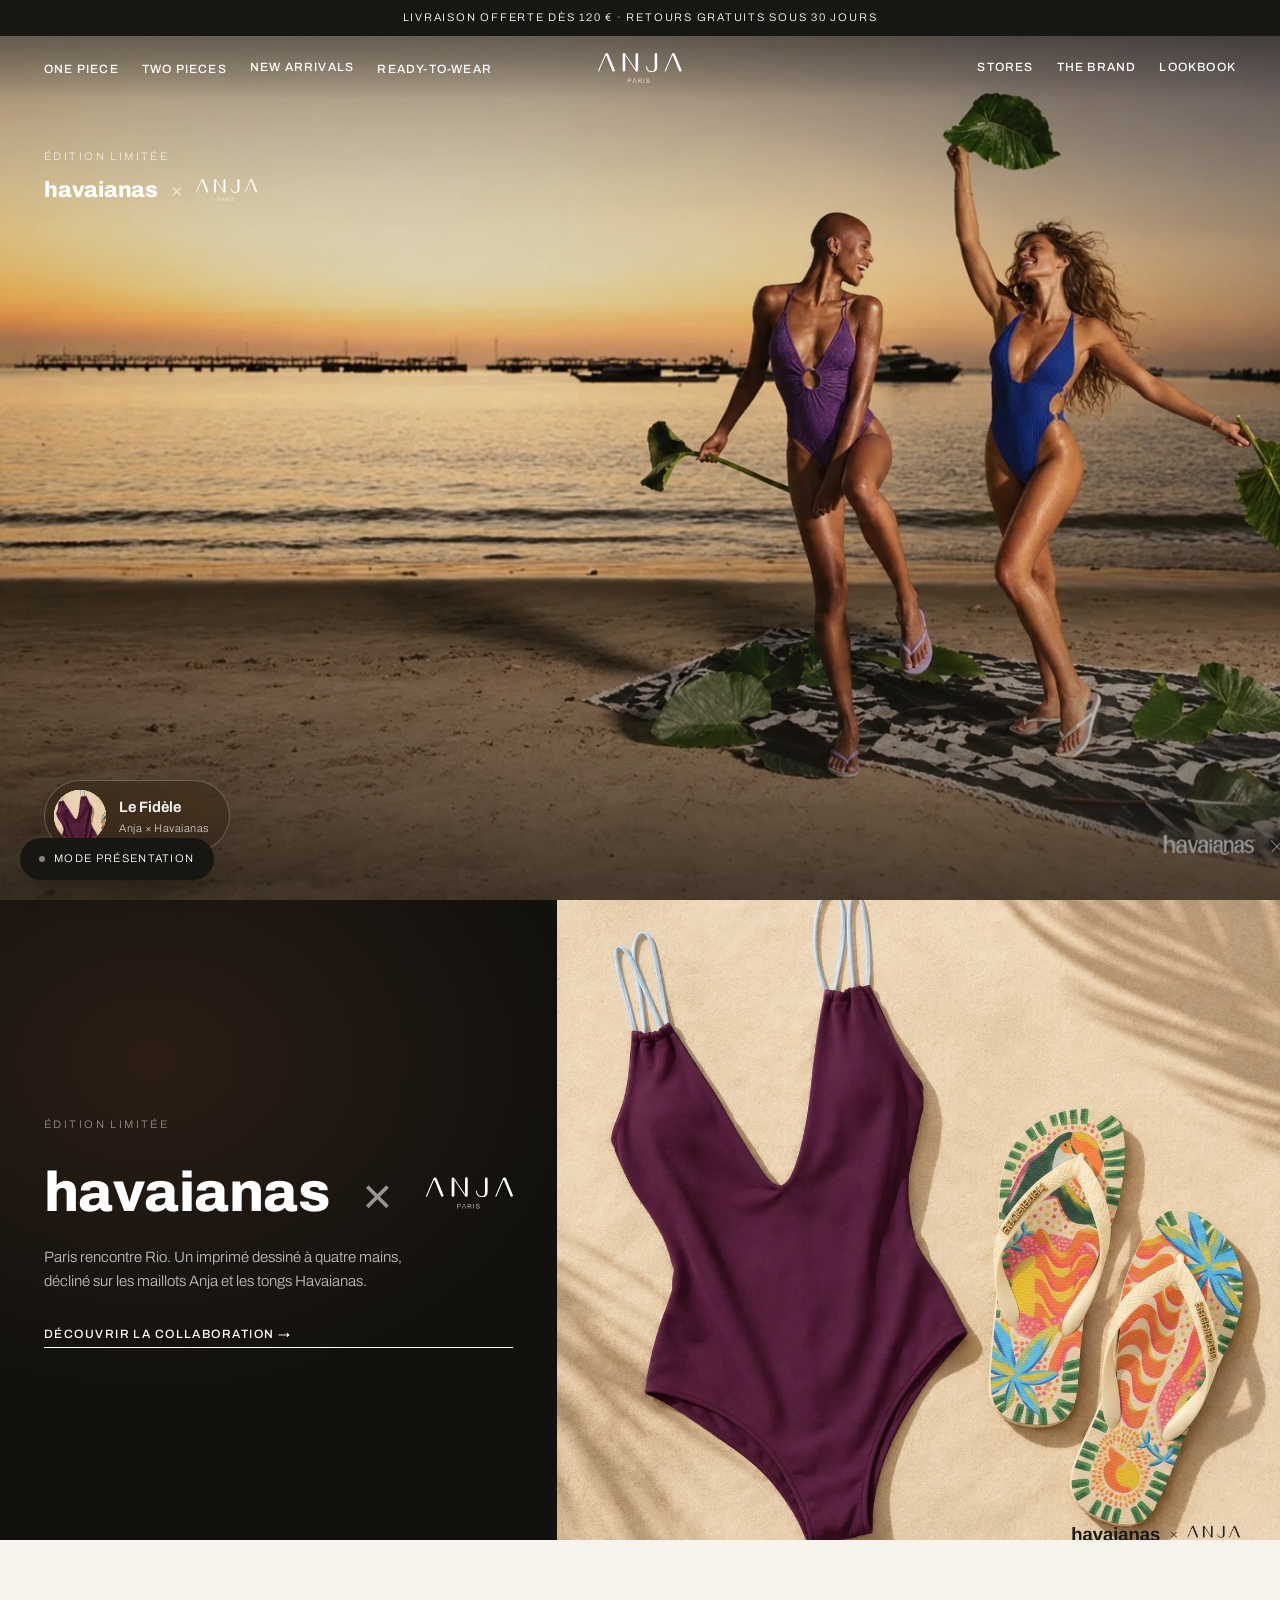
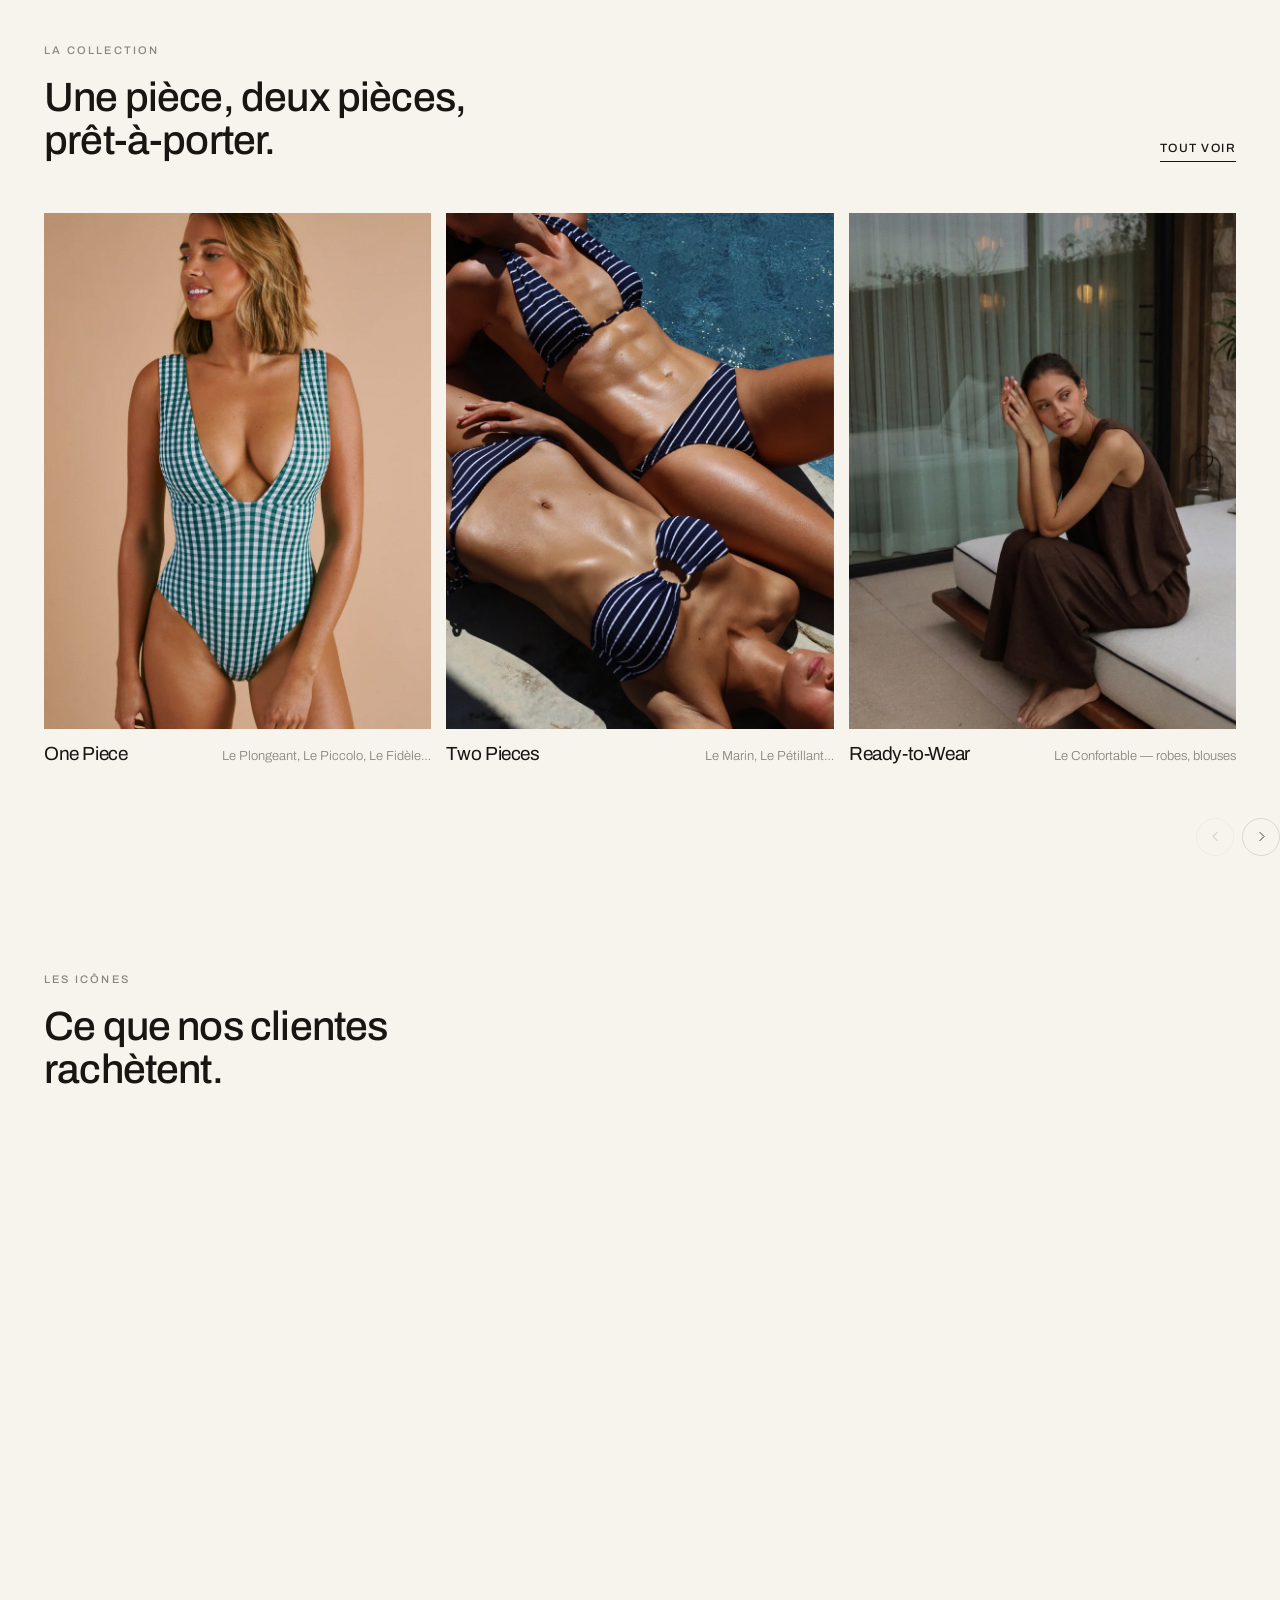
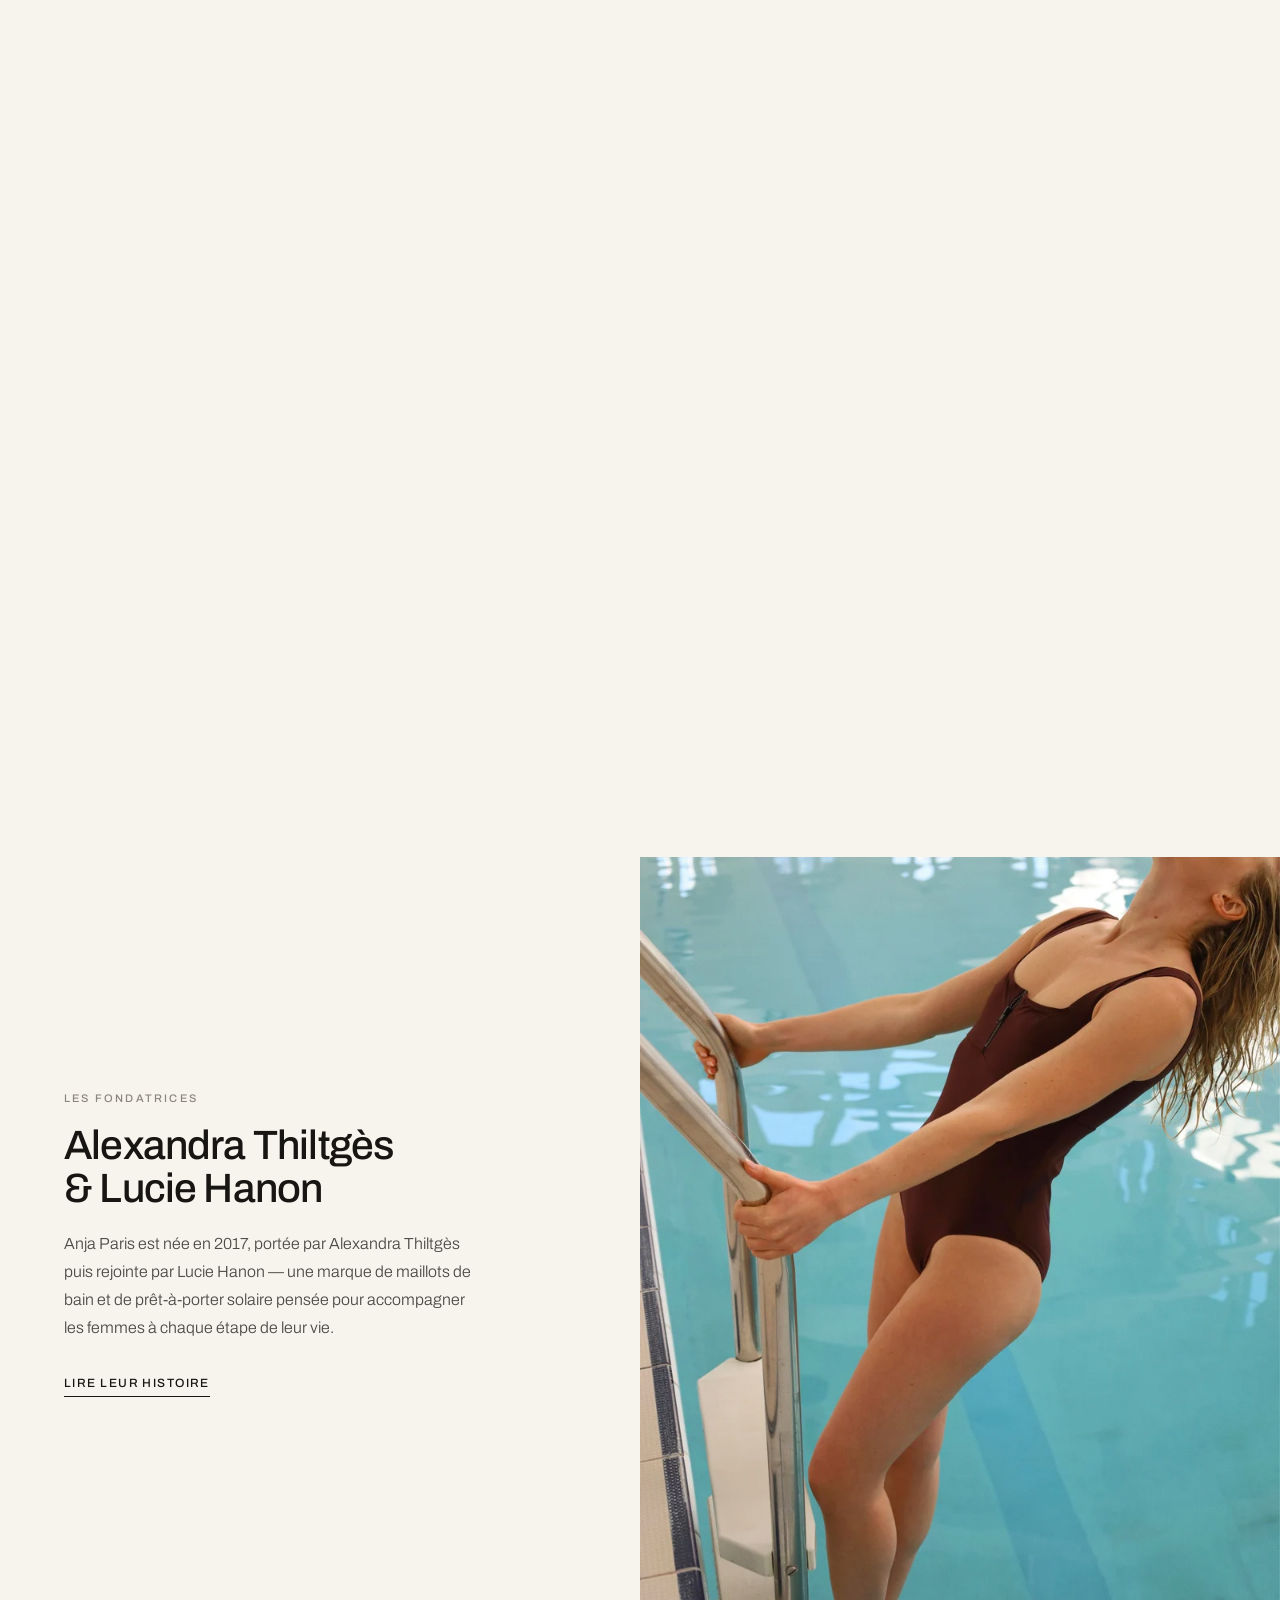
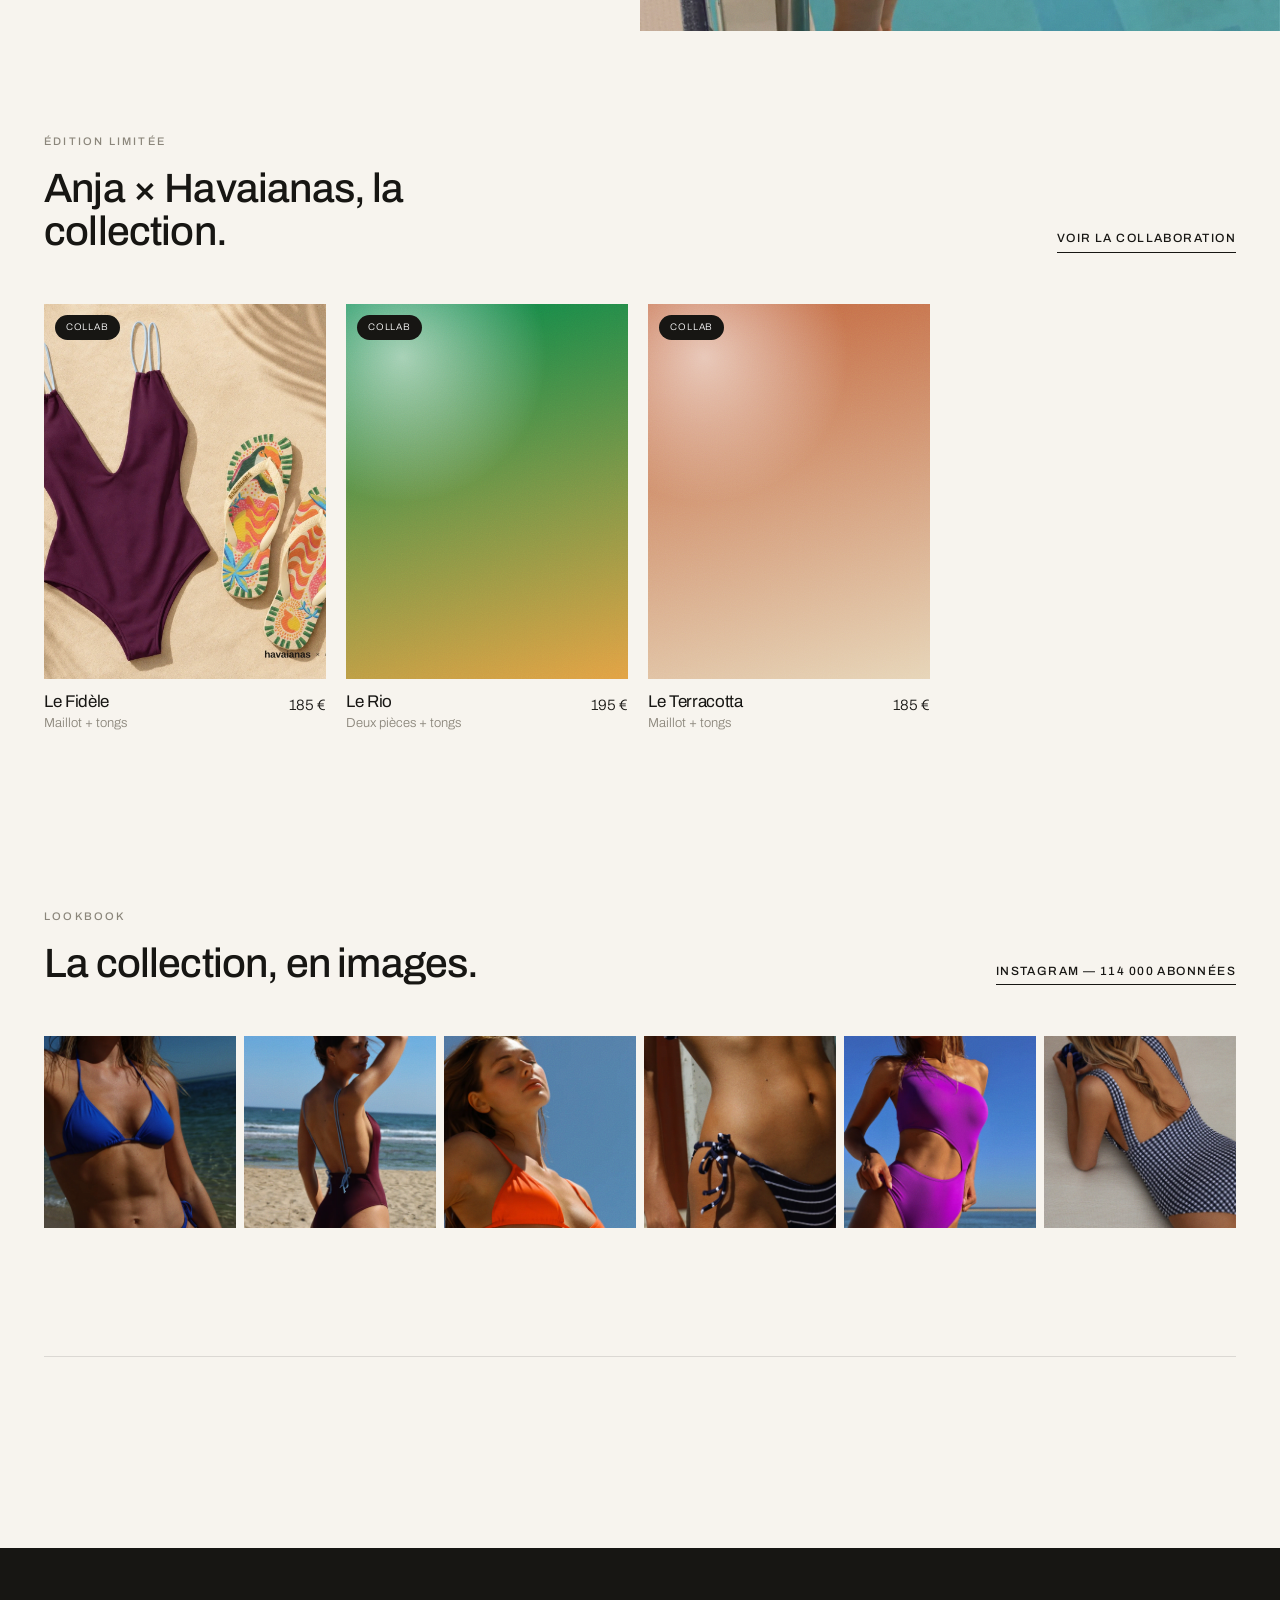
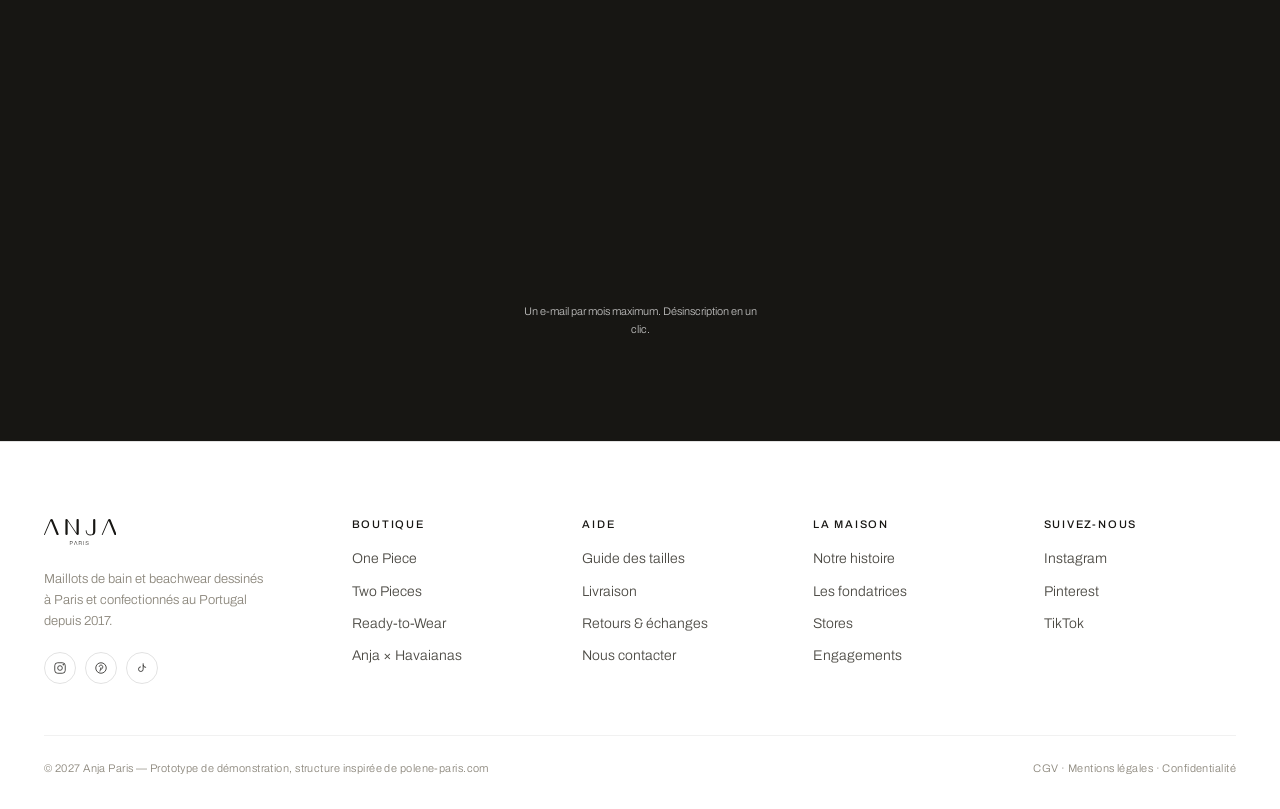
==== commit fd48adb1: "Harmonise le hero collab, ajoute un toast "démo" liquid glass, corrige un bug de mega-menu Harmonisa" ====
--- a/index.html
+++ b/index.html
@@ -94,7 +94,7 @@
       <div class="header__utility">
         <div class="header__utility__row">
           <span class="util-link">FR</span>
-          <button class="icon-btn" aria-label="Rechercher">
+          <button class="icon-btn" aria-label="Rechercher" data-demo-trigger>
             <svg viewBox="0 0 24 24"><circle cx="11" cy="11" r="7"/><path d="M20 20l-3.5-3.5"/></svg>
           </button>
           <button class="icon-btn" aria-label="Liste d'envies">
@@ -566,6 +566,15 @@
 
 <button class="notes-toggle" aria-pressed="false"><i></i> Mode présentation</button>
 
+<!-- Toast « démo » — voir assets/js/main.js, initDemoToast() -->
+<div class="demo-toast" id="demoToast" role="status" aria-live="polite">
+  <div class="demo-toast__glass">
+    <svg class="demo-toast__icon" viewBox="0 0 24 24"><path d="M12 2l1.8 5.6L19.5 9.5l-5.7 1.9L12 17l-1.8-5.6L4.5 9.5l5.7-1.9z"/></svg>
+    <p><strong>Prototype de démonstration</strong> — ce lien ne mène nulle part dans ce prototype à deux pages.</p>
+    <button class="demo-toast__close" aria-label="Fermer"><svg viewBox="0 0 24 24"><path d="M5 5l14 14M19 5L5 19"/></svg></button>
+  </div>
+</div>
+
 <script src="assets/js/main.js"></script>
 </body>
 </html>
--- a/assets/css/style.css
+++ b/assets/css/style.css
@@ -446,6 +446,7 @@
 .brand-lockup__anja svg { display: block; height: 1em; width: auto; fill: currentColor; }
 .brand-lockup--sm { font-size: clamp(1.0625rem, 1.8vw, 1.375rem); }
 .brand-lockup--lg { font-size: clamp(2rem, 5vw, 3.5rem); }
+.brand-lockup--xl { font-size: clamp(2.5rem, 7vw, 5.5rem); }
 
 .hero__mark {
   position: absolute; top: calc(var(--header-h) + clamp(1.5rem, 4vw, 3rem)); left: var(--gutter);
@@ -757,7 +758,59 @@
 }
 
 /* --------------------------------------------------------------------------
-   22. Accessibilité — mouvement réduit
+   22. Toast « démo » — liquid glass, façon iOS
+   S'affiche quand on clique un lien qui ne mène nulle part dans ce
+   prototype à une seule page (catégories, footer, réseaux sociaux…).
+   -------------------------------------------------------------------------- */
+.demo-toast {
+  position: fixed; left: 50%; bottom: clamp(1.25rem, 4vw, 2.5rem);
+  z-index: 300;
+  transform: translateX(-50%) translateY(18px) scale(.94);
+  opacity: 0; visibility: hidden; pointer-events: none;
+  transition: opacity .35s var(--ease-out), transform .45s cubic-bezier(.34, 1.56, .64, 1), visibility .45s;
+  width: min(420px, calc(100vw - 2.5rem));
+}
+.demo-toast.is-visible {
+  transform: translateX(-50%) translateY(0) scale(1);
+  opacity: 1; visibility: visible; pointer-events: auto;
+}
+.demo-toast__glass {
+  display: flex; align-items: center; gap: .8rem;
+  padding: .9rem 1rem .9rem 1.1rem;
+  border-radius: 100px;
+  background: rgba(28, 27, 25, .58);
+  backdrop-filter: blur(28px) saturate(190%);
+  -webkit-backdrop-filter: blur(28px) saturate(190%);
+  border: 1px solid rgba(255,255,255,.16);
+  box-shadow:
+    0 24px 48px -20px rgba(0,0,0,.5),
+    inset 0 1px 0 rgba(255,255,255,.16);
+  color: var(--paper);
+}
+.demo-toast__icon {
+  flex: none; width: 20px; height: 20px;
+  stroke: #E9B44C; fill: none; stroke-width: 1.5;
+}
+.demo-toast__glass p {
+  font-size: var(--fs-small); line-height: 1.4; flex: 1;
+}
+.demo-toast__glass strong { font-weight: 600; }
+.demo-toast__close {
+  flex: none; width: 26px; height: 26px; border-radius: 50%;
+  display: grid; place-items: center;
+  background: rgba(255,255,255,.12);
+  transition: background-color .25s var(--ease);
+}
+.demo-toast__close:hover { background: rgba(255,255,255,.22); }
+.demo-toast__close svg { width: 11px; height: 11px; stroke: currentColor; stroke-width: 1.8; }
+
+@media (prefers-reduced-motion: reduce) {
+  .demo-toast { transition: opacity .2s linear, visibility .2s; }
+  .demo-toast.is-visible { transform: translateX(-50%); }
+}
+
+/* --------------------------------------------------------------------------
+   23. Accessibilité — mouvement réduit
    -------------------------------------------------------------------------- */
 @media (prefers-reduced-motion: reduce) {
   html { scroll-behavior: auto; }
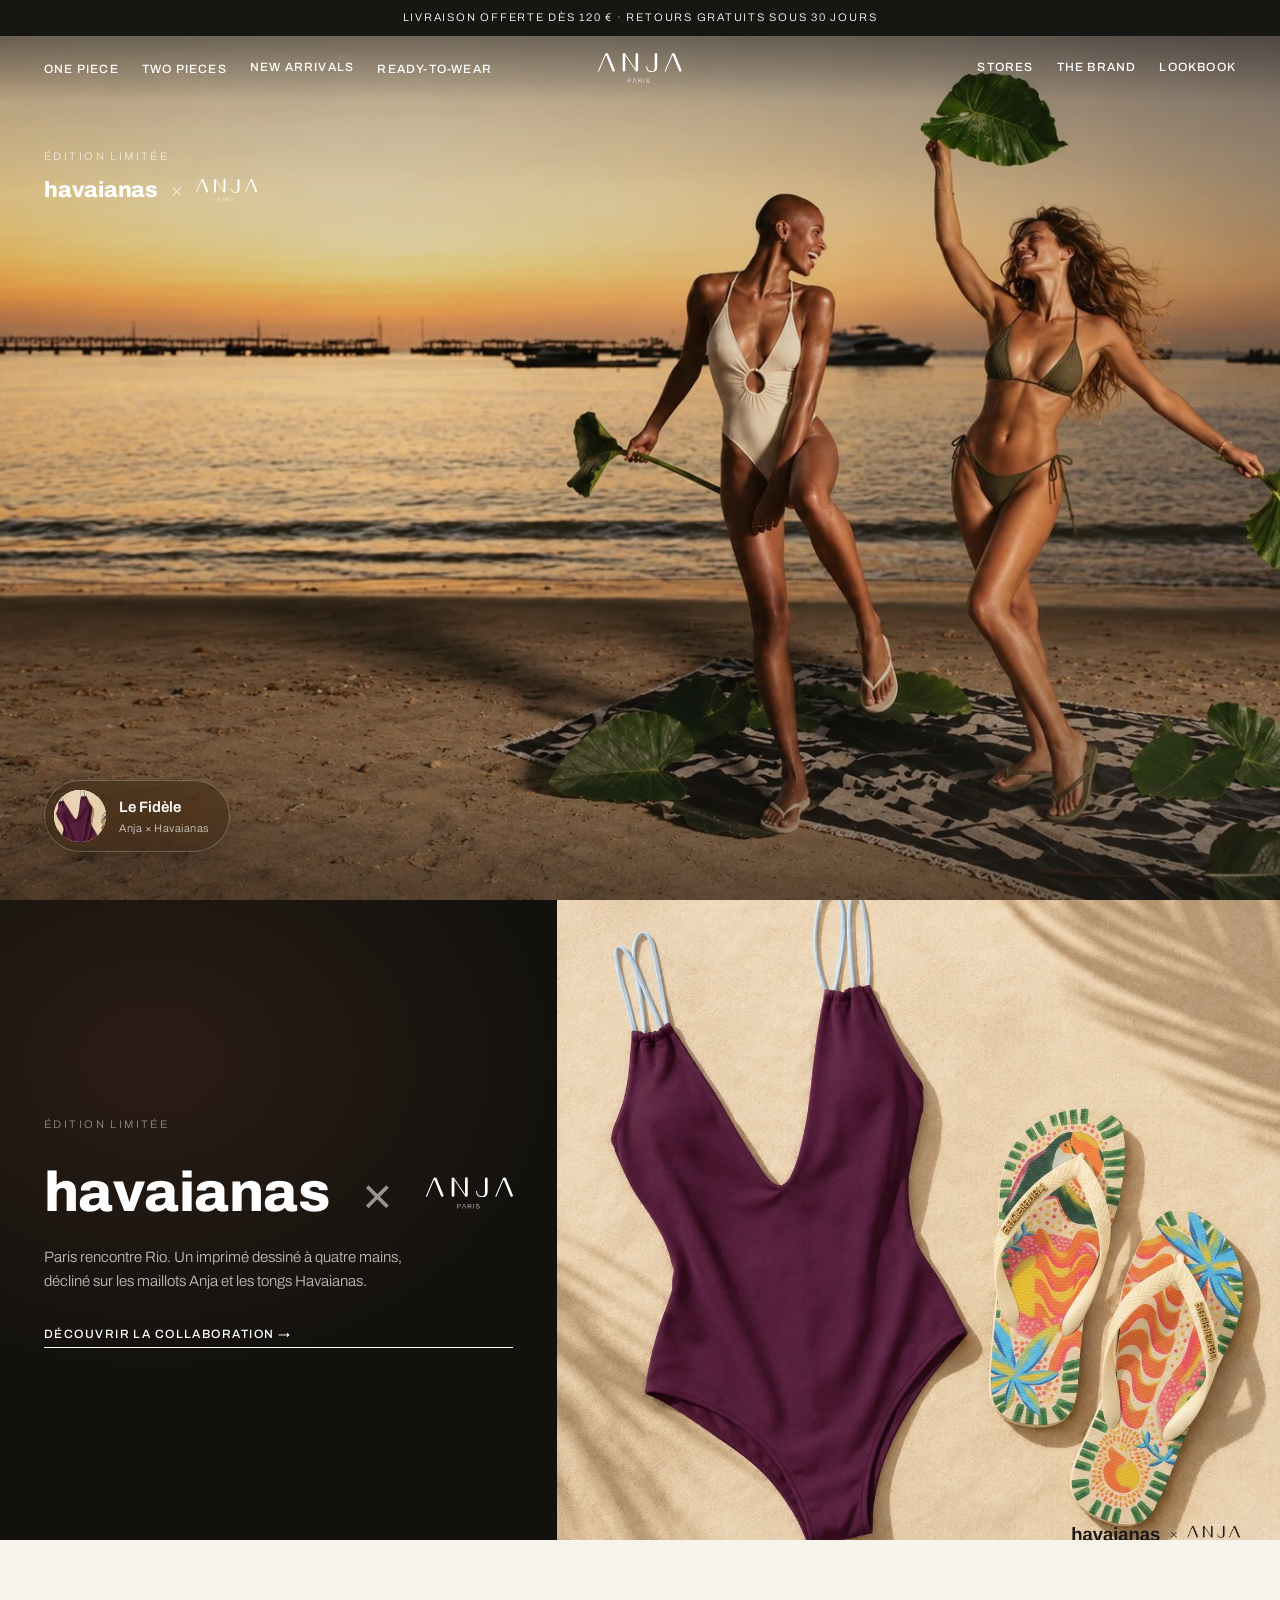
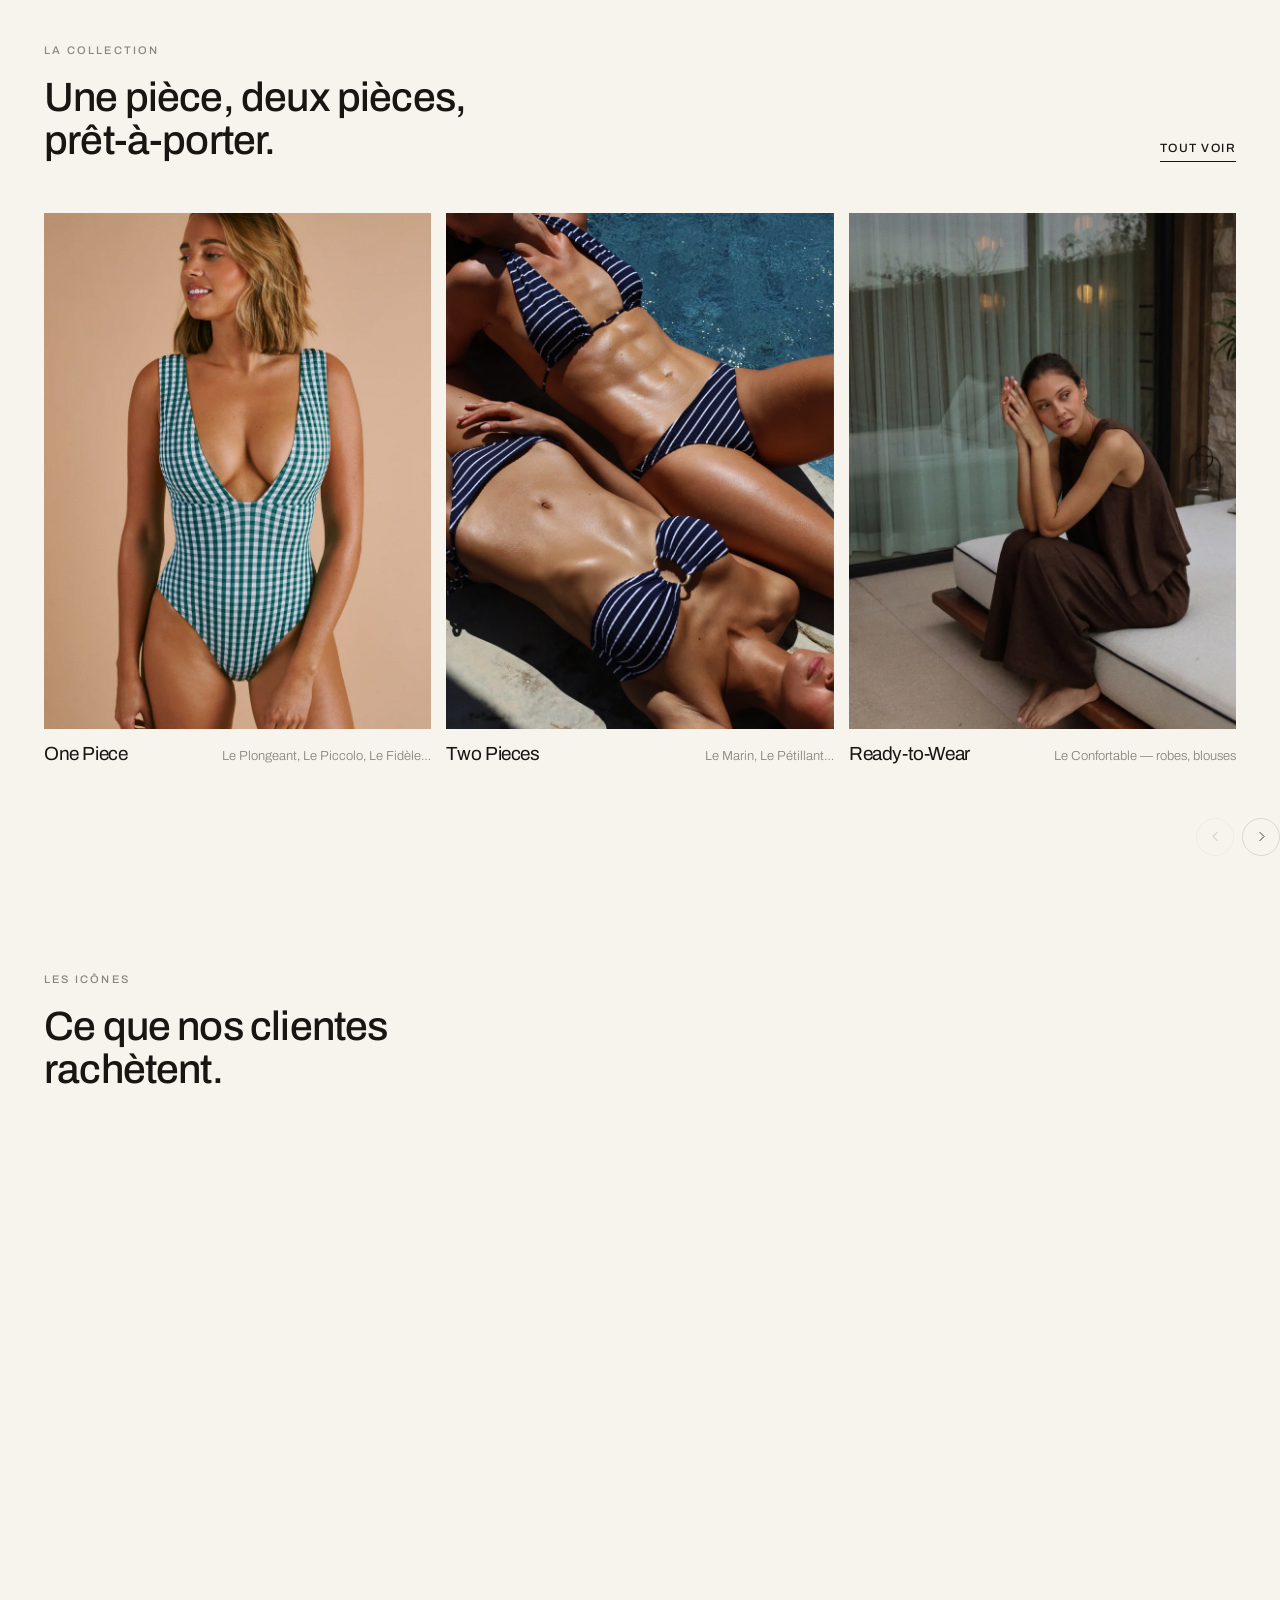
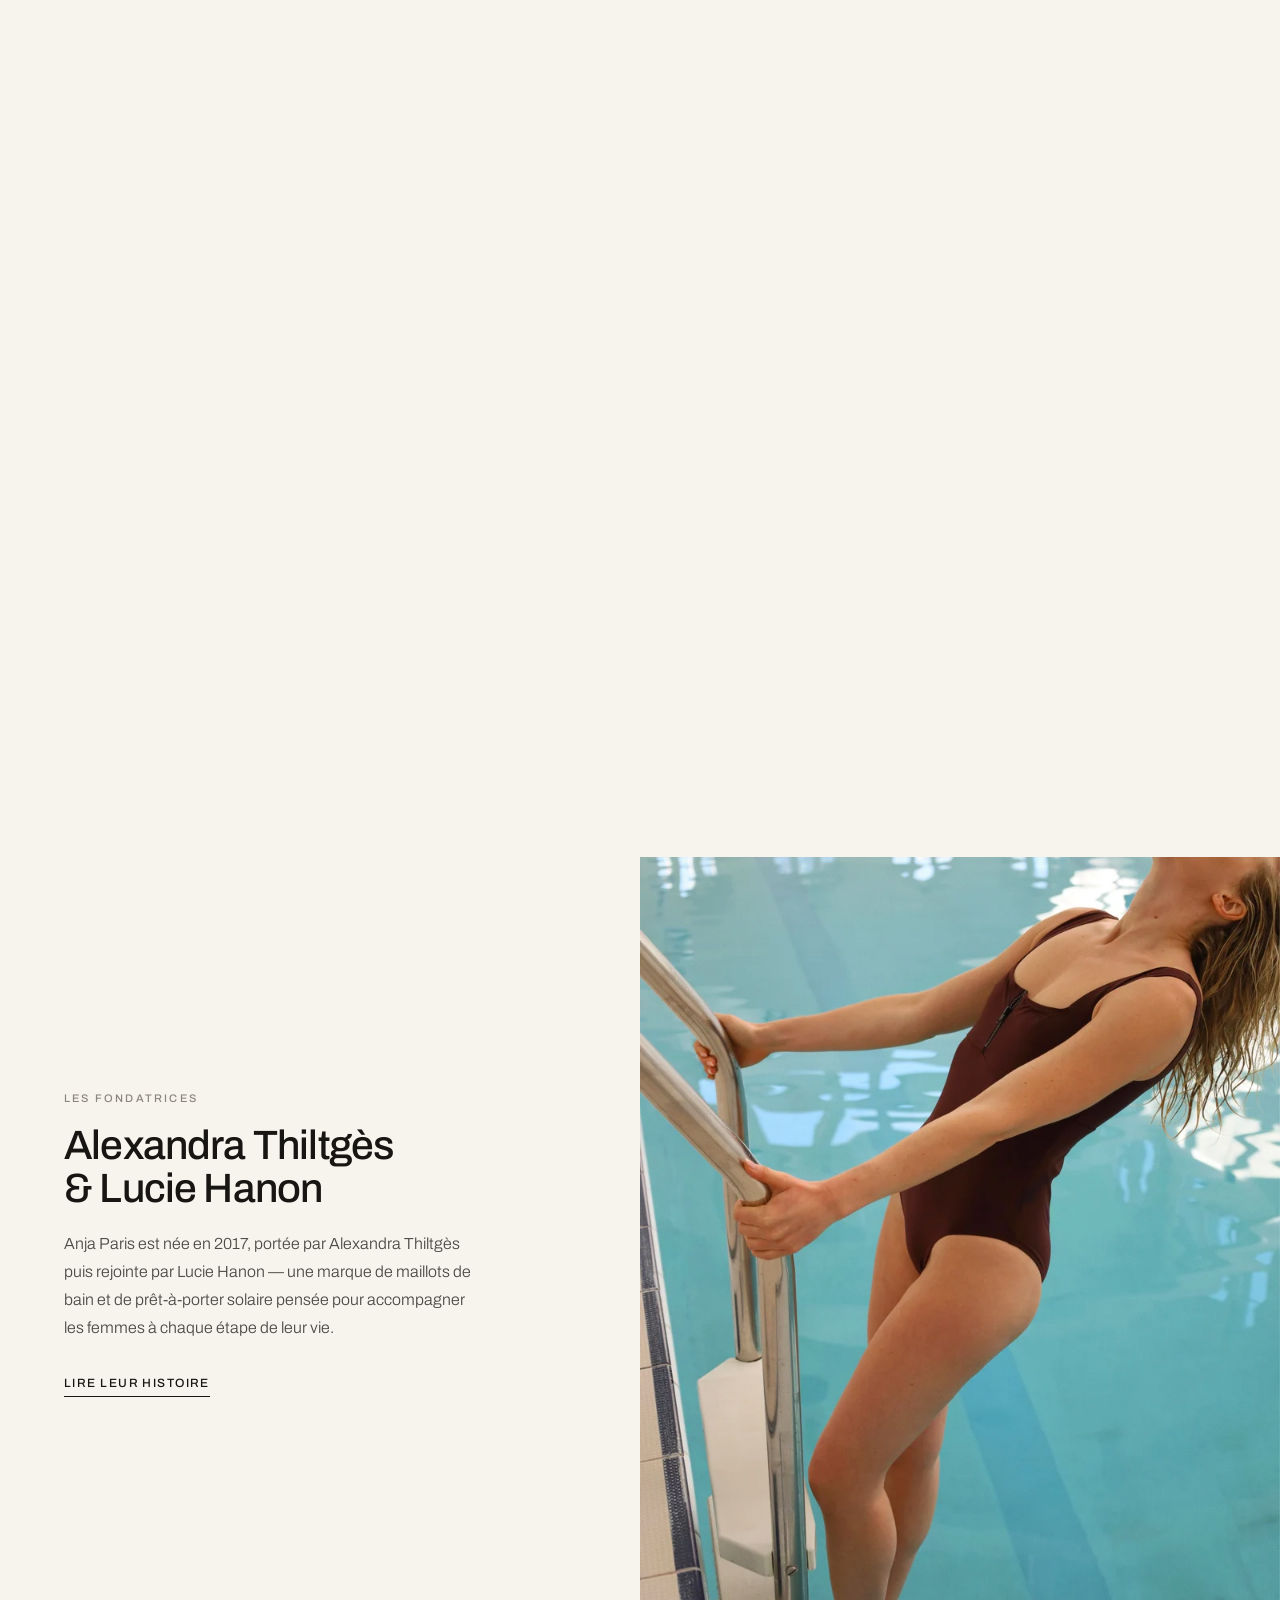
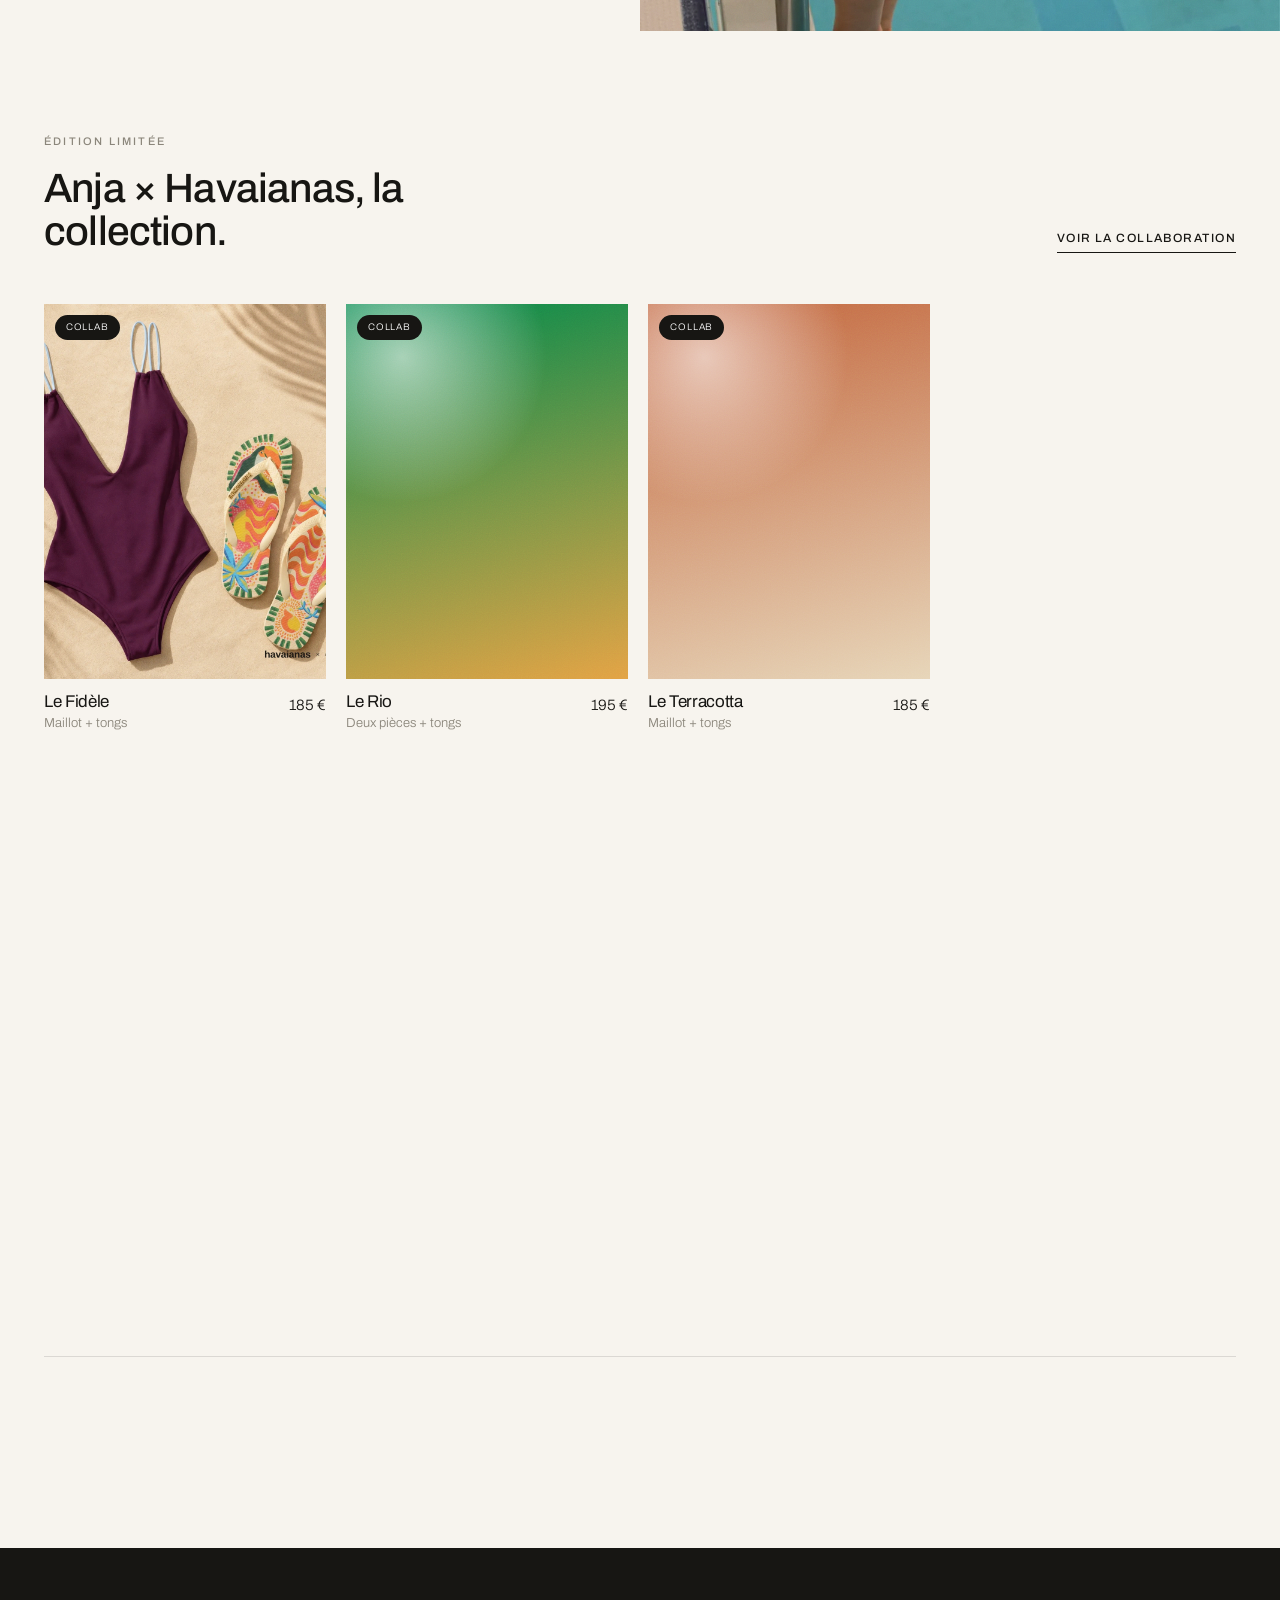
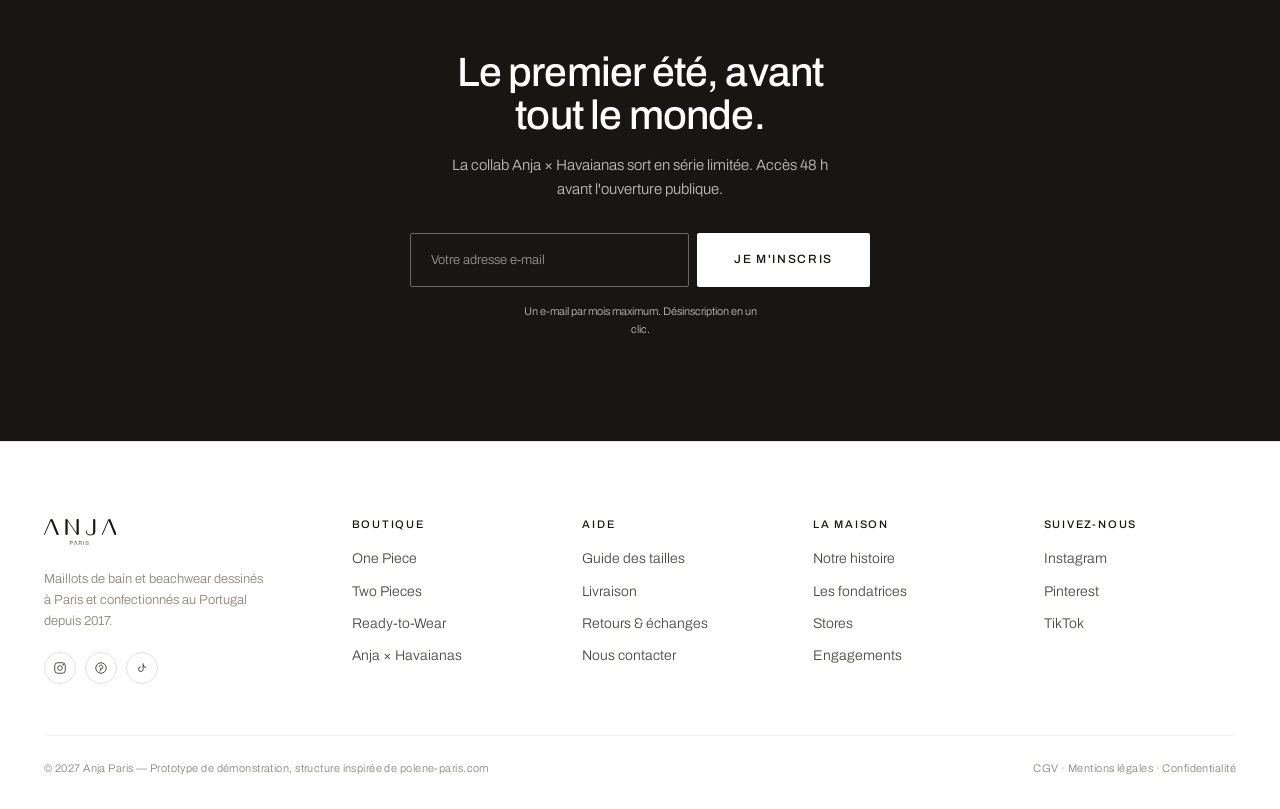
==== commit f52e4d84: "Retire le mode présentation, remplace la photo hero collab et reconstruit collab.html - Supprime ent" ====
--- a/index.html
+++ b/index.html
@@ -15,7 +15,6 @@
 <body>
 <a class="skip-link" href="#main">Aller au contenu</a>
 
-<div class="note note--tl" data-n="0" style="position:fixed;max-width:320px">Structure et micro-animations calquées sur polene-paris.com. Logo, 24 photos Anja et le visuel de collab Havaianas intégrés. Les prix affichés sont illustratifs — à remplacer par les vrais tarifs. Le Rio et Le Terracotta (carrousel collab) restent en attente de leurs propres photos.</div>
 
 <!-- ===================================================================
      Barre d'annonce
@@ -139,7 +138,6 @@
   <div class="hero__media">
     <div class="ph">
       <img data-fallback src="assets/images/hero-collab.jpg" alt="Collaboration Anja Paris × Havaianas, deux modèles sur la plage">
-      <span class="ph__flag"><i></i>hero-collab.jpg</span>
     </div>
   </div>
   <div class="hero__scrim"></div>
@@ -157,7 +155,6 @@
     <div class="hero__tag__thumb">
       <div class="ph">
         <img data-fallback src="assets/images/hero-collab-tag.jpg" alt="Le Fidèle, édition Anja × Havaianas">
-        <span class="ph__flag"><i></i>hero-collab-tag.jpg</span>
       </div>
     </div>
     <div class="hero__tag__body">
@@ -188,7 +185,6 @@
     <div class="collab-band__visual">
       <div class="ph">
         <img data-fallback src="assets/images/collab-duo-le-fidele.jpg" alt="Le Fidèle et ses tongs Havaianas assorties">
-        <span class="ph__flag"><i></i>collab-duo-le-fidele.jpg</span>
       </div>
     </div>
   </div>
@@ -210,21 +206,18 @@
     <a class="cat" href="#icons" data-reveal>
       <div class="ph">
         <img data-fallback src="assets/images/le-plongeant-vichy-vert-studio.webp" alt="One Piece">
-        <span class="ph__flag"><i></i>le-plongeant-vichy-vert-studio.webp</span>
       </div>
       <div class="cat__body"><h3>One Piece</h3><span>Le Plongeant, Le Piccolo, Le Fidèle…</span></div>
     </a>
     <a class="cat" href="#icons" data-reveal data-delay="1">
       <div class="ph">
         <img data-fallback src="assets/images/le-marin-lifestyle-duo.webp" alt="Two Pieces">
-        <span class="ph__flag"><i></i>le-marin-lifestyle-duo.webp</span>
       </div>
       <div class="cat__body"><h3>Two Pieces</h3><span>Le Marin, Le Pétillant…</span></div>
     </a>
     <a class="cat" href="#editorial" data-reveal data-delay="2">
       <div class="ph">
         <img data-fallback src="assets/images/le-confortable-lifestyle.webp" alt="Ready-to-Wear">
-        <span class="ph__flag"><i></i>le-confortable-lifestyle.webp</span>
       </div>
       <div class="cat__body"><h3>Ready-to-Wear</h3><span>Le Confortable — robes, blouses</span></div>
     </a>
@@ -257,7 +250,6 @@
           <button class="card__wish" aria-label="Ajouter à la liste d'envies"><svg viewBox="0 0 24 24"><path d="M12 20s-7-4.35-9.5-8.5C.8 8 2 4.5 5.5 4c2-.3 3.7.6 4.5 2 .8-1.4 2.5-2.3 4.5-2C18 4.5 19.2 8 21.5 11.5 19 15.65 12 20 12 20z"/></svg></button>
           <div class="ph ph--cutout">
             <img data-fallback src="assets/images/le-plongeant-vichy-marine-packshot-cutout.png" alt="Le Plongeant Vichy Marine">
-            <span class="ph__flag"><i></i>le-plongeant-vichy-marine-packshot-cutout.png (détouré)</span>
           </div>
           <button class="card__quick" data-add>Ajout rapide</button>
         </div>
@@ -272,7 +264,6 @@
           <button class="card__wish" aria-label="Ajouter à la liste d'envies"><svg viewBox="0 0 24 24"><path d="M12 20s-7-4.35-9.5-8.5C.8 8 2 4.5 5.5 4c2-.3 3.7.6 4.5 2 .8-1.4 2.5-2.3 4.5-2C18 4.5 19.2 8 21.5 11.5 19 15.65 12 20 12 20z"/></svg></button>
           <div class="ph ph--cutout">
             <img data-fallback src="assets/images/le-plongeant-vichy-vert-packshot-cutout.png" alt="Le Plongeant Vichy Vert">
-            <span class="ph__flag"><i></i>le-plongeant-vichy-vert-packshot-cutout.png (détouré)</span>
           </div>
           <button class="card__quick" data-add>Ajout rapide</button>
         </div>
@@ -288,7 +279,6 @@
           <button class="card__wish" aria-label="Ajouter à la liste d'envies"><svg viewBox="0 0 24 24"><path d="M12 20s-7-4.35-9.5-8.5C.8 8 2 4.5 5.5 4c2-.3 3.7.6 4.5 2 .8-1.4 2.5-2.3 4.5-2C18 4.5 19.2 8 21.5 11.5 19 15.65 12 20 12 20z"/></svg></button>
           <div class="ph ph--cutout">
             <img data-fallback src="assets/images/le-piccolo-packshot-cutout.png" alt="Le Piccolo">
-            <span class="ph__flag"><i></i>le-piccolo-packshot-cutout.png (détouré)</span>
           </div>
           <button class="card__quick" data-add>Ajout rapide</button>
         </div>
@@ -303,7 +293,6 @@
           <button class="card__wish" aria-label="Ajouter à la liste d'envies"><svg viewBox="0 0 24 24"><path d="M12 20s-7-4.35-9.5-8.5C.8 8 2 4.5 5.5 4c2-.3 3.7.6 4.5 2 .8-1.4 2.5-2.3 4.5-2C18 4.5 19.2 8 21.5 11.5 19 15.65 12 20 12 20z"/></svg></button>
           <div class="ph ph--cutout">
             <img data-fallback src="assets/images/le-fidele-packshot-cutout.png" alt="Le Fidèle">
-            <span class="ph__flag"><i></i>le-fidele-packshot-cutout.png (détouré)</span>
           </div>
           <button class="card__quick" data-add>Ajout rapide</button>
         </div>
@@ -318,7 +307,6 @@
           <button class="card__wish" aria-label="Ajouter à la liste d'envies"><svg viewBox="0 0 24 24"><path d="M12 20s-7-4.35-9.5-8.5C.8 8 2 4.5 5.5 4c2-.3 3.7.6 4.5 2 .8-1.4 2.5-2.3 4.5-2C18 4.5 19.2 8 21.5 11.5 19 15.65 12 20 12 20z"/></svg></button>
           <div class="ph ph--cutout">
             <img data-fallback src="assets/images/le-petillant-packshot-cutout.png" alt="Le Pétillant">
-            <span class="ph__flag"><i></i>le-petillant-packshot-cutout.png (détouré)</span>
           </div>
           <button class="card__quick" data-add>Ajout rapide</button>
         </div>
@@ -334,7 +322,6 @@
           <button class="card__wish" aria-label="Ajouter à la liste d'envies"><svg viewBox="0 0 24 24"><path d="M12 20s-7-4.35-9.5-8.5C.8 8 2 4.5 5.5 4c2-.3 3.7.6 4.5 2 .8-1.4 2.5-2.3 4.5-2C18 4.5 19.2 8 21.5 11.5 19 15.65 12 20 12 20z"/></svg></button>
           <div class="ph ph--cutout">
             <img data-fallback src="assets/images/le-determine-packshot-cutout.png" alt="Le Déterminé">
-            <span class="ph__flag"><i></i>le-determine-packshot-cutout.png (détouré)</span>
           </div>
           <button class="card__quick" data-add>Ajout rapide</button>
         </div>
@@ -356,7 +343,6 @@
   <div class="editorial__media" data-reveal>
     <div class="ph">
       <img data-fallback src="assets/images/ambiance-cabana.webp" alt="Ambiance cabana piscine">
-      <span class="ph__flag"><i></i>ambiance-cabana.webp</span>
     </div>
   </div>
   <div class="editorial__body" data-reveal data-delay="1">
@@ -376,7 +362,6 @@
   <div class="editorial__media" data-reveal>
     <div class="ph">
       <img data-fallback src="assets/images/le-determine-lifestyle-piscine.webp" alt="Le Déterminé, ambiance piscine">
-      <span class="ph__flag"><i></i>le-determine-lifestyle-piscine.webp — photo d'ambiance, pas un portrait des fondatrices</span>
     </div>
   </div>
   <div class="editorial__body" data-reveal data-delay="1">
@@ -406,7 +391,6 @@
           <span class="card__badge card__badge--collab">Collab</span>
           <div class="ph">
             <img data-fallback src="assets/images/collab-duo-le-fidele.jpg" alt="Le Fidèle, édition Anja × Havaianas">
-            <span class="ph__flag"><i></i>collab-duo-le-fidele.jpg</span>
           </div>
           <button class="card__quick" data-add>Ajout rapide</button>
         </div>
@@ -417,7 +401,6 @@
           <span class="card__badge card__badge--collab">Collab</span>
           <div class="ph" style="--c1:#00884A; --c2:#E3A244">
             <img data-fallback src="assets/images/collab-le-rio.jpg" alt="Le Rio">
-            <span class="ph__flag"><i></i>collab-le-rio.jpg</span>
           </div>
           <button class="card__quick" data-add>Ajout rapide</button>
         </div>
@@ -428,7 +411,6 @@
           <span class="card__badge card__badge--collab">Collab</span>
           <div class="ph" style="--c1:#C2643C; --c2:#E7D5B8">
             <img data-fallback src="assets/images/collab-le-terracotta.jpg" alt="Le Terracotta">
-            <span class="ph__flag"><i></i>collab-le-terracotta.jpg</span>
           </div>
           <button class="card__quick" data-add>Ajout rapide</button>
         </div>
@@ -444,7 +426,6 @@
      clientes — on ne les fait pas passer pour de l'UGC (voir note).
      =================================================================== -->
 <section class="section section--tight wrap">
-  <div class="note note--tl" data-n="2" style="position:absolute">Ce sont des photos de campagne réelles, pas de vraies publications Instagram clientes — on ne les légende donc pas avec de faux pseudos. Un vrai mur #AnjaGirls se construirait avec du contenu client consenti.</div>
   <div class="section-head section-head--split" data-reveal>
     <div>
       <p class="eyebrow">Lookbook</p>
@@ -453,12 +434,12 @@
     <a class="link-u" href="#">Instagram — 114 000 abonnées</a>
   </div>
   <div class="ugc__grid" data-reveal>
-    <a class="ugc__item" href="#"><div class="ph"><img data-fallback src="assets/images/le-petillant-lifestyle-1.webp" alt="Le Pétillant"><span class="ph__flag"><i></i>le-petillant-lifestyle-1.webp</span></div></a>
-    <a class="ugc__item" href="#"><div class="ph"><img data-fallback src="assets/images/le-piccolo-lifestyle-dos.webp" alt="Le Piccolo"><span class="ph__flag"><i></i>le-piccolo-lifestyle-dos.webp</span></div></a>
-    <a class="ugc__item" href="#"><div class="ph"><img data-fallback src="assets/images/triangle-fluo-orange-2.webp" alt="Haut triangle fluo"><span class="ph__flag"><i></i>triangle-fluo-orange-2.webp</span></div></a>
-    <a class="ugc__item" href="#"><div class="ph"><img data-fallback src="assets/images/le-marin-detail.webp" alt="Le Marin, détail"><span class="ph__flag"><i></i>le-marin-detail.webp</span></div></a>
-    <a class="ugc__item" href="#"><div class="ph"><img data-fallback src="assets/images/le-fidele-lifestyle.webp" alt="Le Fidèle"><span class="ph__flag"><i></i>le-fidele-lifestyle.webp</span></div></a>
-    <a class="ugc__item" href="#"><div class="ph"><img data-fallback src="assets/images/le-plongeant-vichy-marine-lifestyle.webp" alt="Le Plongeant"><span class="ph__flag"><i></i>le-plongeant-vichy-marine-lifestyle.webp</span></div></a>
+    <a class="ugc__item" href="#"><div class="ph"><img data-fallback src="assets/images/le-petillant-lifestyle-1.webp" alt="Le Pétillant"></div></a>
+    <a class="ugc__item" href="#"><div class="ph"><img data-fallback src="assets/images/le-piccolo-lifestyle-dos.webp" alt="Le Piccolo"></div></a>
+    <a class="ugc__item" href="#"><div class="ph"><img data-fallback src="assets/images/triangle-fluo-orange-2.webp" alt="Haut triangle fluo"></div></a>
+    <a class="ugc__item" href="#"><div class="ph"><img data-fallback src="assets/images/le-marin-detail.webp" alt="Le Marin, détail"></div></a>
+    <a class="ugc__item" href="#"><div class="ph"><img data-fallback src="assets/images/le-fidele-lifestyle.webp" alt="Le Fidèle"></div></a>
+    <a class="ugc__item" href="#"><div class="ph"><img data-fallback src="assets/images/le-plongeant-vichy-marine-lifestyle.webp" alt="Le Plongeant"></div></a>
   </div>
 </section>
 
@@ -564,8 +545,6 @@
   </div>
 </footer>
 
-<button class="notes-toggle" aria-pressed="false"><i></i> Mode présentation</button>
-
 <!-- Toast « démo » — voir assets/js/main.js, initDemoToast() -->
 <div class="demo-toast" id="demoToast" role="status" aria-live="polite">
   <div class="demo-toast__glass">
--- a/assets/css/style.css
+++ b/assets/css/style.css
@@ -194,22 +194,6 @@
 }
 .ph--cutout::after { display: none; }
 .ph--cutout img { object-fit: contain; padding: 8%; }
-
-.ph__flag {
-  position: absolute; left: .75rem; bottom: .75rem; z-index: 2;
-  display: flex; align-items: center; gap: .4rem;
-  padding: .35rem .65rem;
-  font-size: 9.5px; letter-spacing: .08em; text-transform: uppercase;
-  background: rgba(23,22,19,.6); color: var(--paper);
-  border-radius: 3px; backdrop-filter: blur(6px);
-  opacity: 0; transition: opacity .3s var(--ease);
-  pointer-events: none;
-}
-.ph__flag i {
-  width: 5px; height: 5px; border-radius: 50%; background: #E9B44C; flex: none;
-}
-body.show-notes .ph__flag { opacity: 1; }
-.ph.has-real .ph__flag { display: none; }
 
 /* Anciennes classes d'ambiance — compatibilité collab.html */
 .ph--rouge  { --c1: #D4795F; --c2: #8E241F; }
@@ -687,38 +671,6 @@
 }
 
 /* --------------------------------------------------------------------------
-   19. Mode présentation
-   -------------------------------------------------------------------------- */
-.notes-toggle {
-  position: fixed; left: 1.25rem; bottom: 1.25rem; z-index: 200;
-  display: inline-flex; align-items: center; gap: .55rem;
-  padding: .75rem 1.2rem; border-radius: 100px;
-  background: var(--ink); color: var(--paper);
-  font-size: var(--fs-micro); letter-spacing: .12em; text-transform: uppercase;
-  box-shadow: 0 12px 30px -12px rgba(0,0,0,.5);
-  transition: background-color .3s var(--ease);
-}
-.notes-toggle:hover { background: var(--ink-soft); }
-.notes-toggle i { width: 6px; height: 6px; border-radius: 50%; background: var(--ink-mute); transition: background-color .3s var(--ease); }
-body.show-notes .notes-toggle i { background: #E9B44C; }
-
-.note {
-  display: none; position: absolute; z-index: 40; max-width: 280px;
-  padding: .8rem 1rem; background: #E9B44C; color: var(--ink); border-radius: 6px;
-  font-size: .8125rem; line-height: 1.45; box-shadow: 0 16px 34px -18px rgba(0,0,0,.6);
-}
-.note::before {
-  content: attr(data-n); display: inline-grid; place-items: center;
-  width: 19px; height: 19px; border-radius: 50%; background: var(--ink); color: #E9B44C;
-  font-size: 10.5px; font-weight: 600; margin-right: .5rem; float: left;
-}
-body.show-notes .note { display: block; }
-.note--tl { top: calc(var(--header-h) + 1rem); left: 1rem; }
-.note--tr { top: calc(var(--header-h) + 1rem); right: 1rem; }
-.note--bl { bottom: 1rem; left: 1rem; }
-.note--br { bottom: 1rem; right: 1rem; }
-
-/* --------------------------------------------------------------------------
    20. Révélation au scroll
    -------------------------------------------------------------------------- */
 [data-reveal] { opacity: 0; transform: translateY(26px); transition: opacity .8s var(--ease-out), transform .9s var(--ease-out); }
@@ -753,8 +705,7 @@
   .ugc__grid { grid-template-columns: repeat(2, 1fr); }
   .ugc__grid .ugc__item:nth-child(n+5) { display: none; }
   .hero__cta .btn { flex: 1 1 100%; }
-  .notes-toggle { left: .75rem; bottom: .75rem; padding: .65rem 1rem; }
-  .hero__tag { position: static; margin: 1.5rem var(--gutter) 4rem; width: auto; max-width: none; opacity: 1; transform: none; }
+  .hero__tag { position: static; margin: 1.5rem var(--gutter) 2rem; width: auto; max-width: none; opacity: 1; transform: none; }
 }
 
 /* --------------------------------------------------------------------------
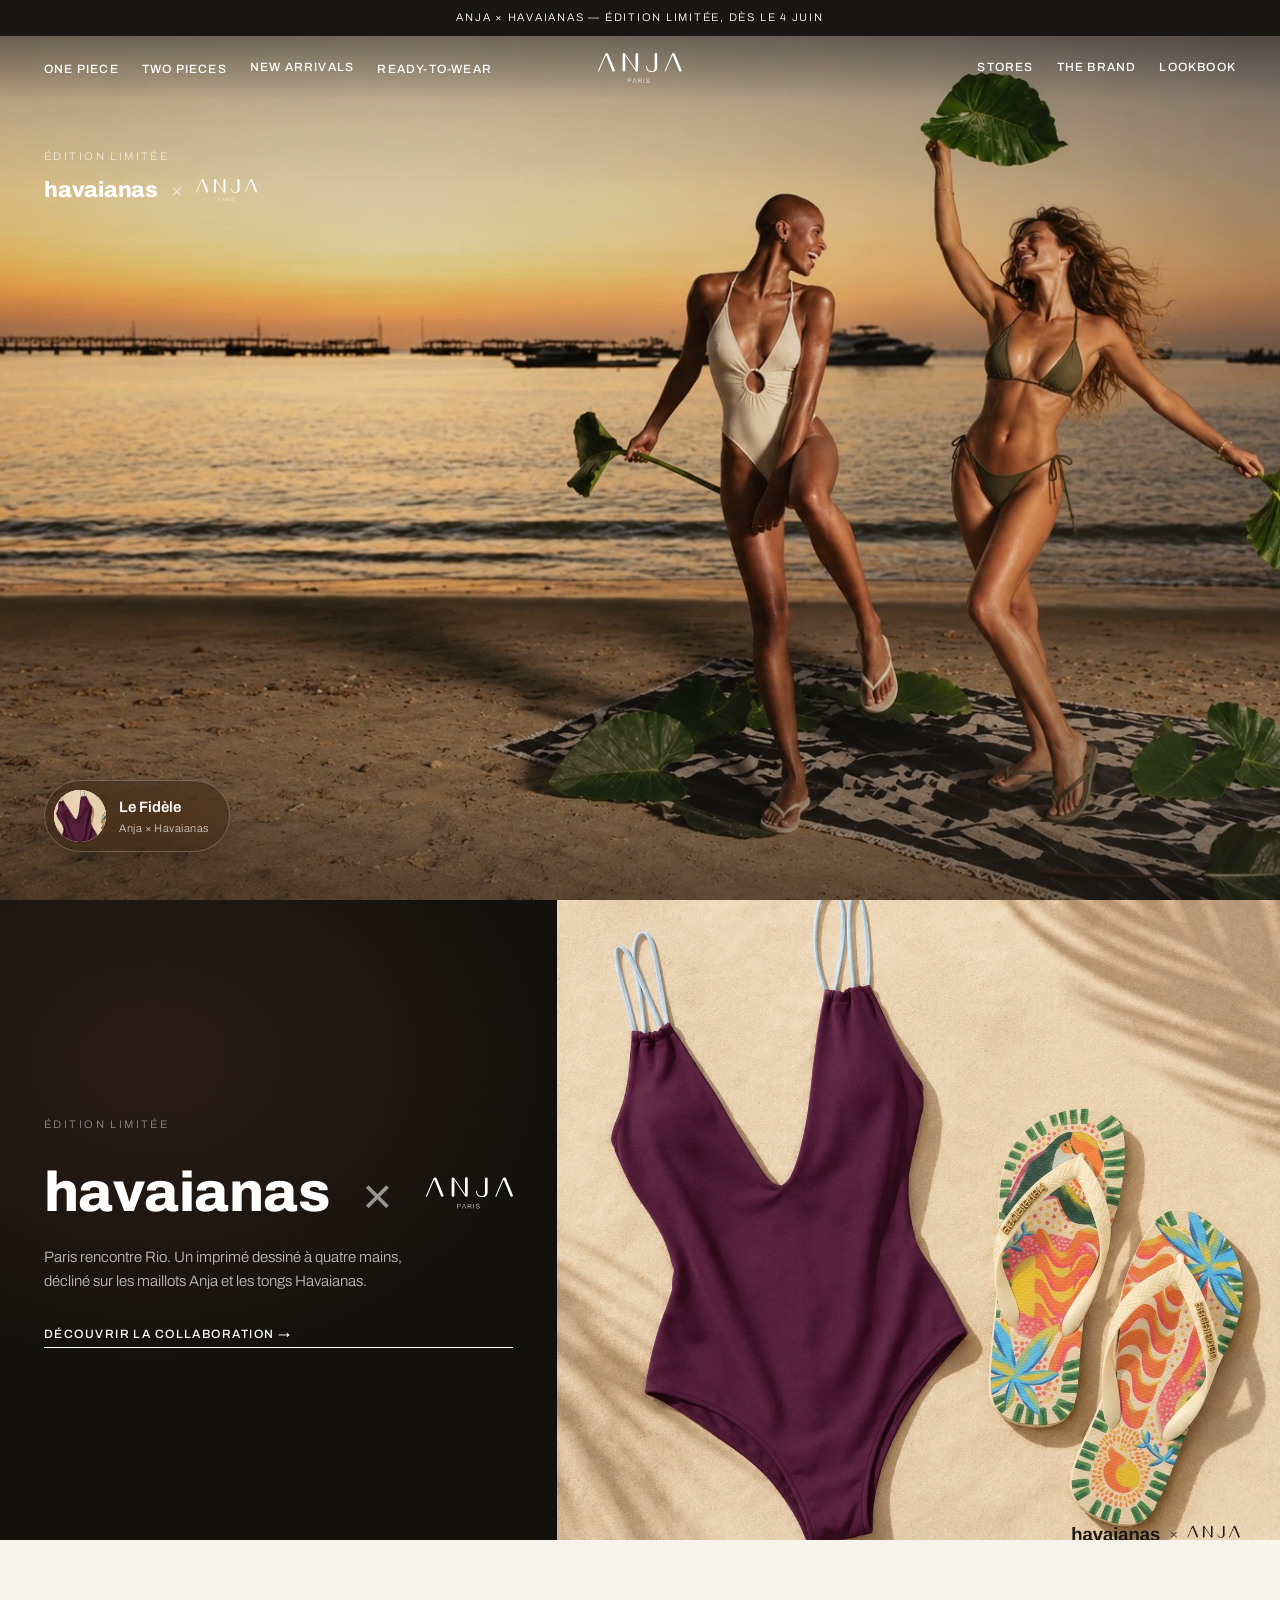
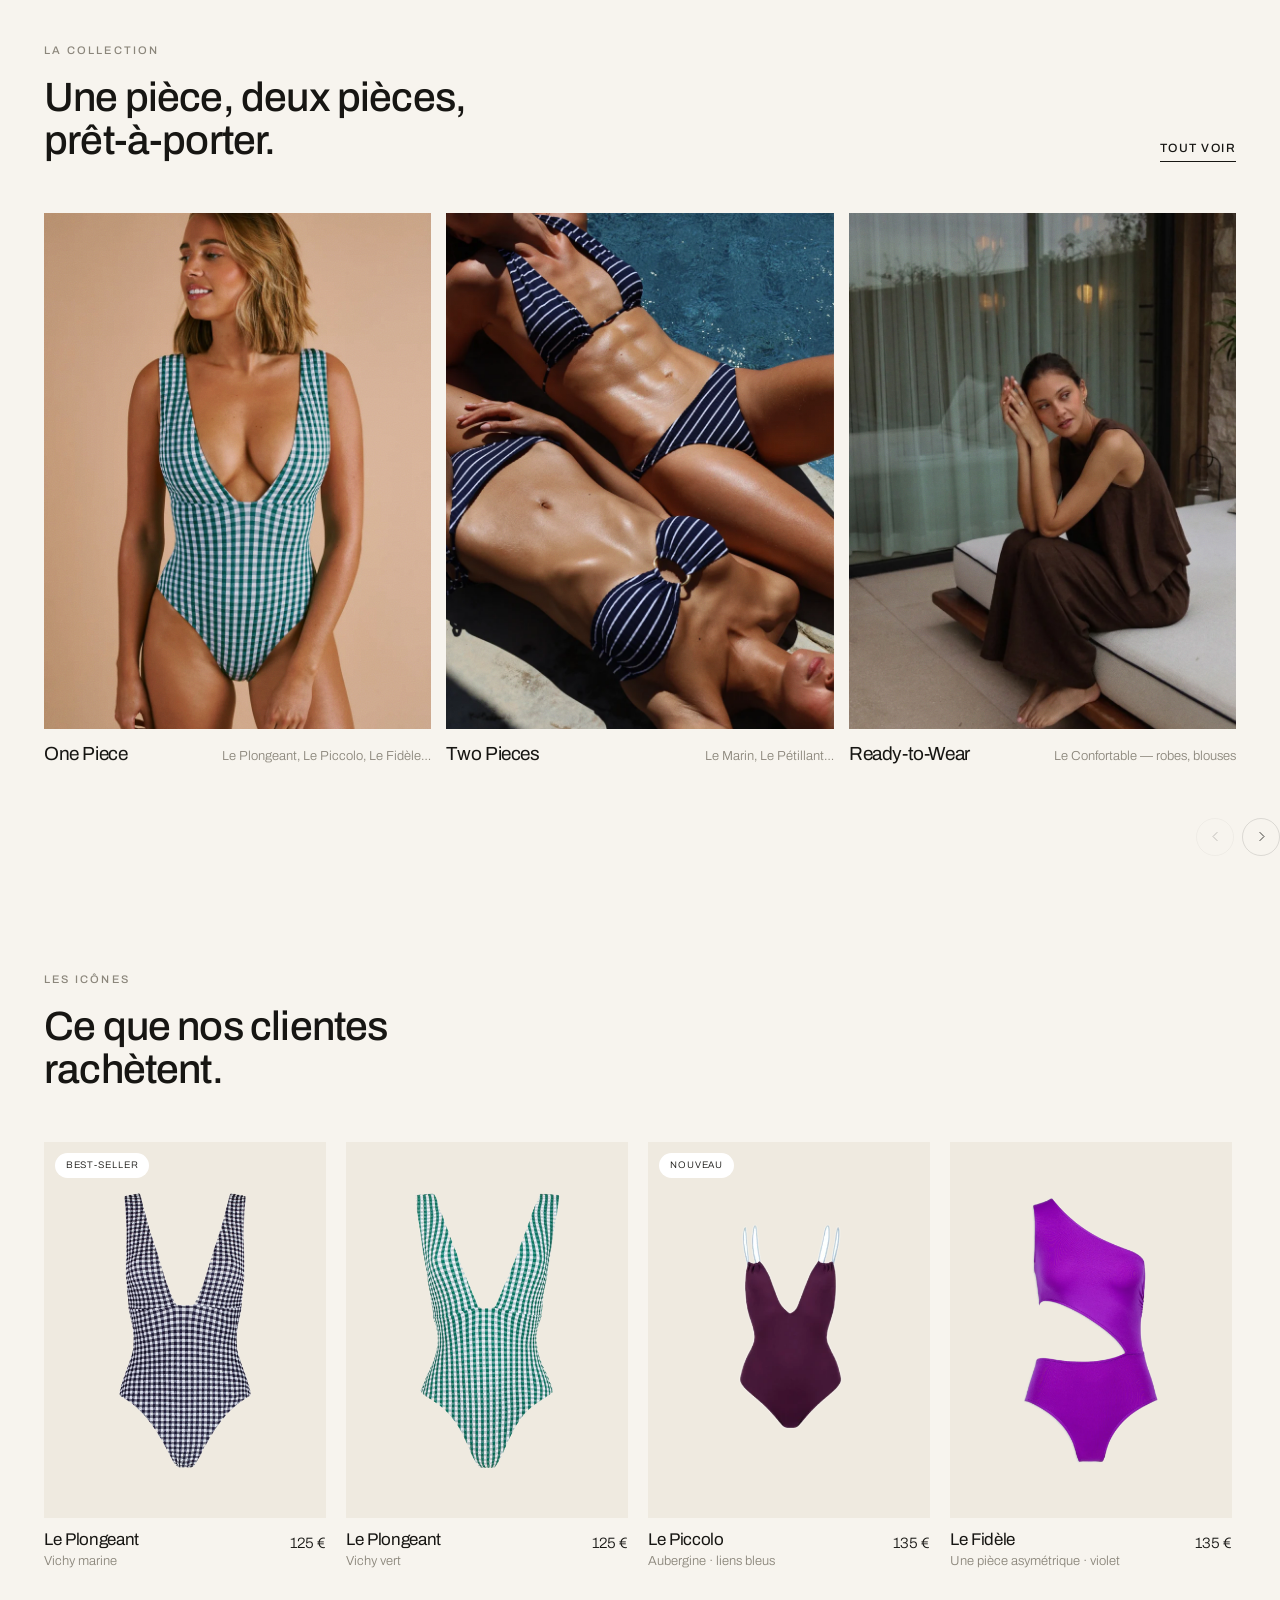
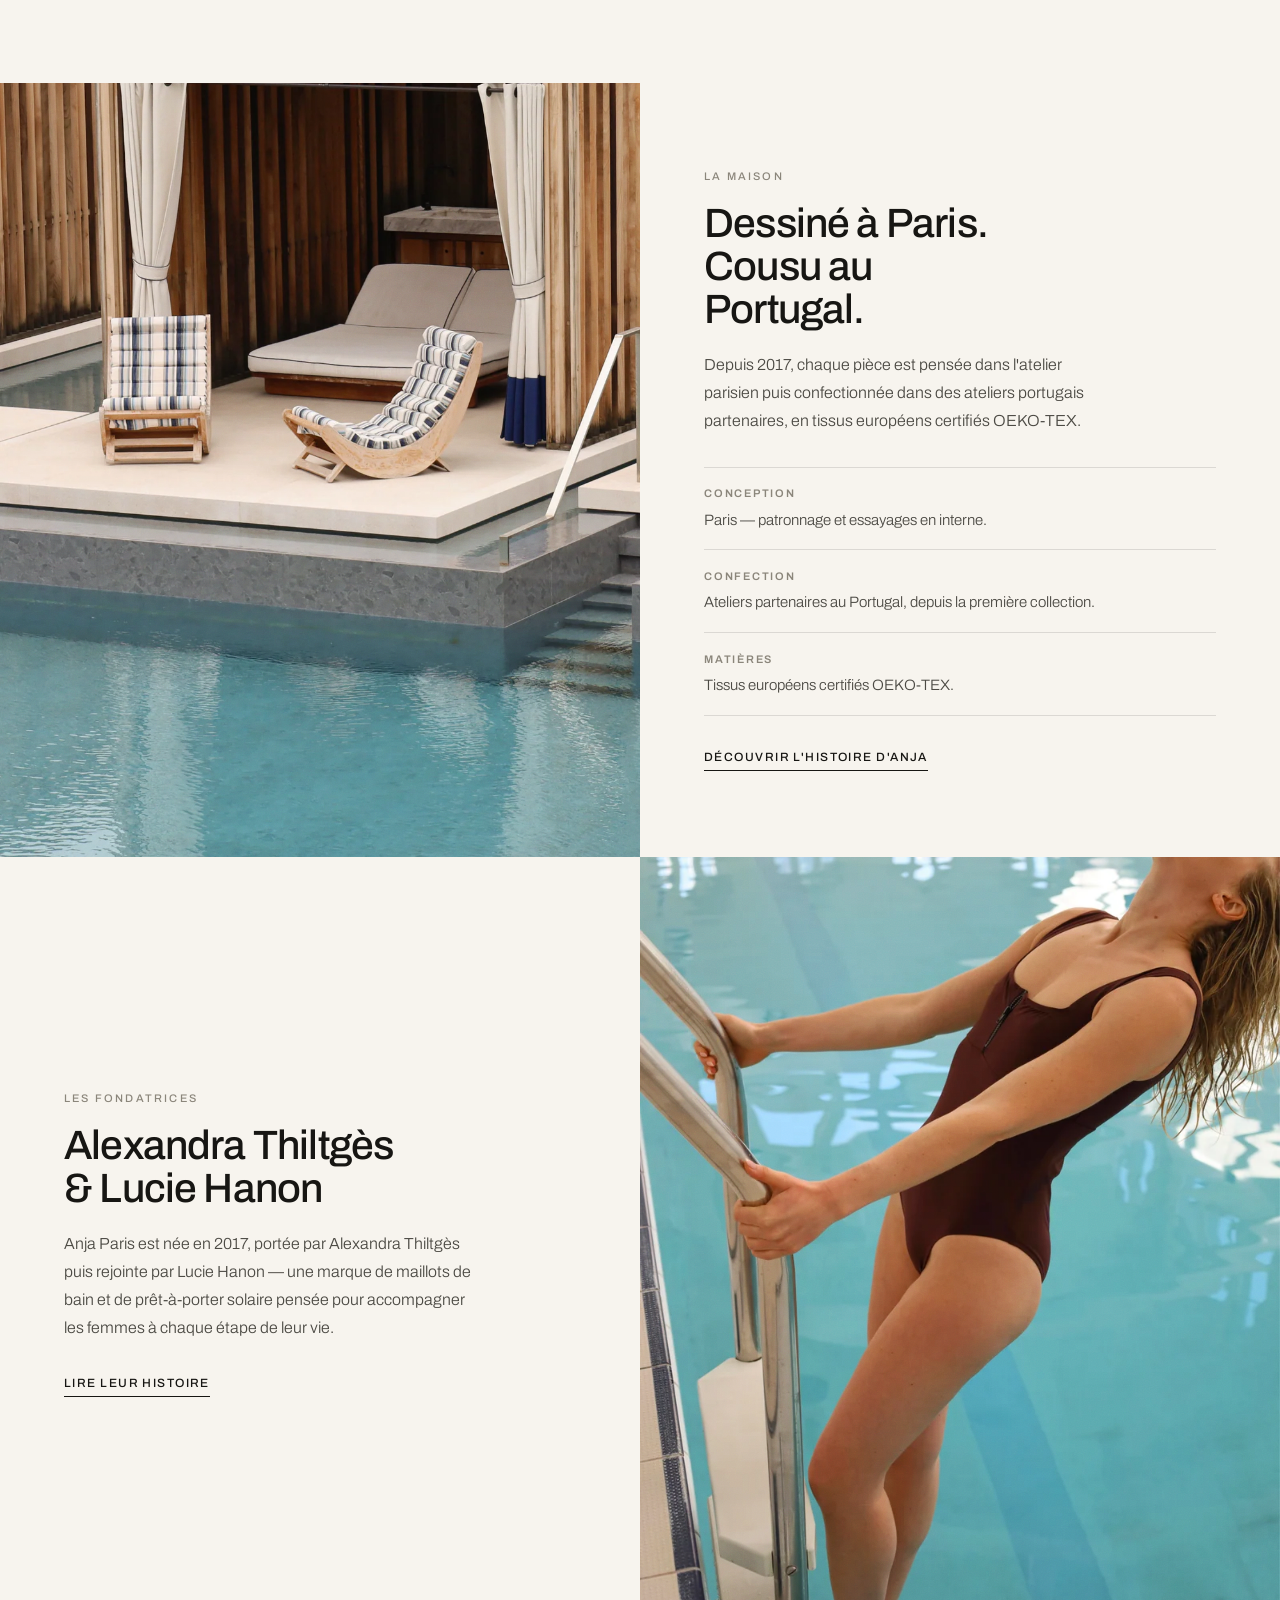
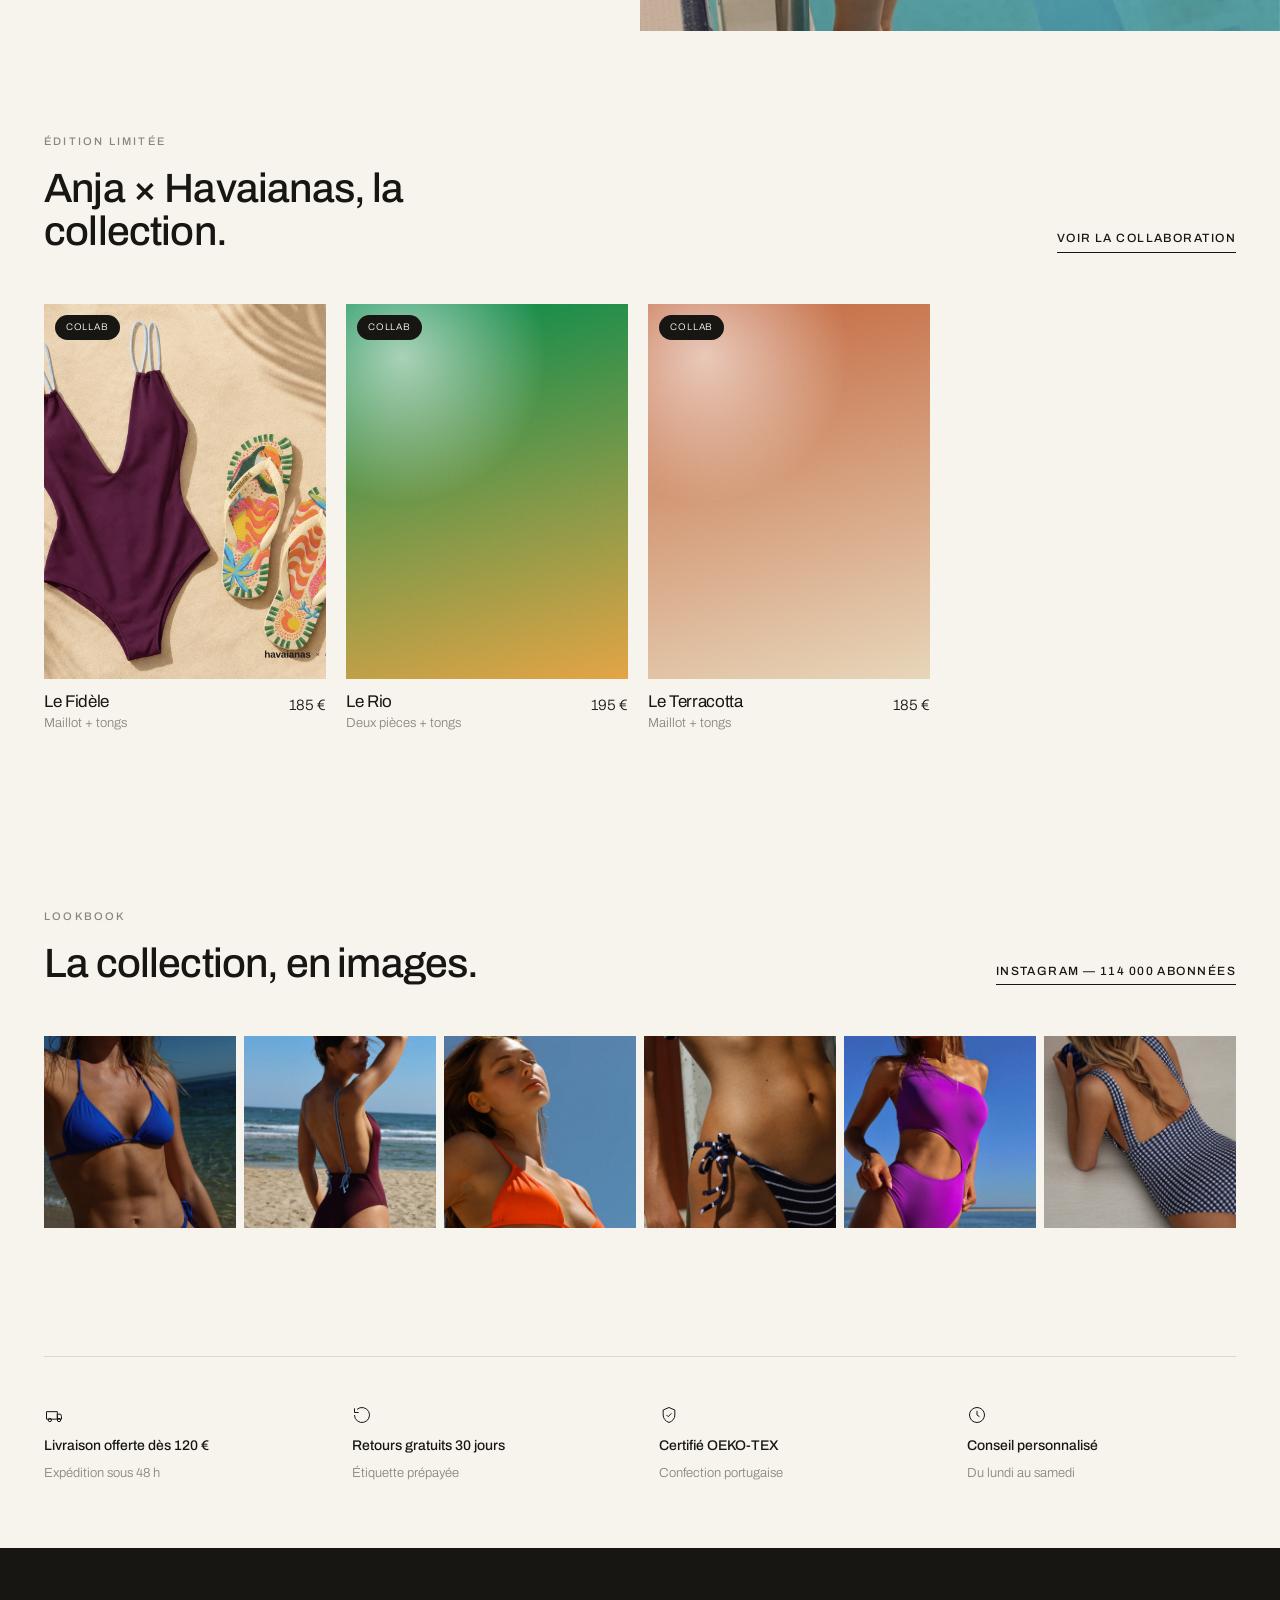
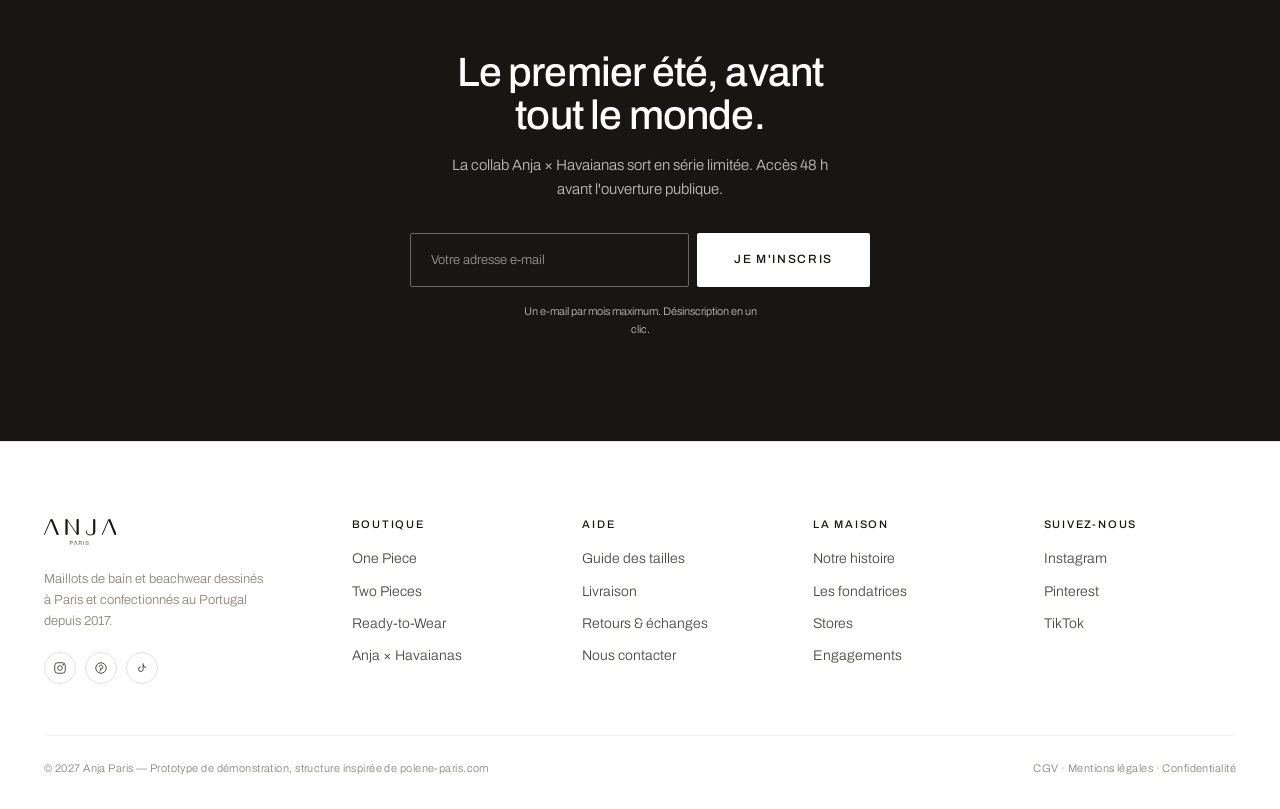
==== commit 307f9f80: "Adoucit le mega-menu : verre dépoli taupe, typo plus sobre, fermeture explicite - Remplace le fond b" ====
--- a/index.html
+++ b/index.html
@@ -40,12 +40,14 @@
         <div class="nav__item nav__item--has-mega">
           <a class="nav__link" href="#" aria-expanded="false">One Piece</a>
           <div class="mega" aria-hidden="true">
+            <button class="mega__close" type="button" aria-label="Fermer le menu"><svg viewBox="0 0 24 24"><path d="M5 5l14 14M19 5L5 19"/></svg></button>
             <div class="mega__stack">
               <a href="#icons" class="is-current">One Piece</a>
               <a href="#icons">Two Pieces</a>
               <a href="#editorial">Ready-to-Wear</a>
               <a href="#">Accessories</a>
               <p class="mega__note">Livraison offerte dès 120 € — Retours sous 30 jours</p>
+              <p class="mega__hint">Cliquer n'importe où pour fermer</p>
             </div>
           </div>
         </div>
@@ -53,12 +55,14 @@
         <div class="nav__item nav__item--has-mega">
           <a class="nav__link" href="#" aria-expanded="false">Two Pieces</a>
           <div class="mega" aria-hidden="true">
+            <button class="mega__close" type="button" aria-label="Fermer le menu"><svg viewBox="0 0 24 24"><path d="M5 5l14 14M19 5L5 19"/></svg></button>
             <div class="mega__stack">
               <a href="#icons">One Piece</a>
               <a href="#icons" class="is-current">Two Pieces</a>
               <a href="#editorial">Ready-to-Wear</a>
               <a href="#">Accessories</a>
               <p class="mega__note">Livraison offerte dès 120 € — Retours sous 30 jours</p>
+              <p class="mega__hint">Cliquer n'importe où pour fermer</p>
             </div>
           </div>
         </div>
@@ -68,12 +72,14 @@
         <div class="nav__item nav__item--has-mega">
           <a class="nav__link" href="#" aria-expanded="false">Ready-to-Wear</a>
           <div class="mega" aria-hidden="true">
+            <button class="mega__close" type="button" aria-label="Fermer le menu"><svg viewBox="0 0 24 24"><path d="M5 5l14 14M19 5L5 19"/></svg></button>
             <div class="mega__stack">
               <a href="#icons">One Piece</a>
               <a href="#icons">Two Pieces</a>
               <a href="#editorial" class="is-current">Ready-to-Wear</a>
               <a href="#">Accessories</a>
               <p class="mega__note">Livraison offerte dès 120 € — Retours sous 30 jours</p>
+              <p class="mega__hint">Cliquer n'importe où pour fermer</p>
             </div>
           </div>
         </div>
--- a/assets/css/style.css
+++ b/assets/css/style.css
@@ -339,13 +339,16 @@
 body.menu-open .burger span::after  { transform: translateY(-6px) rotate(-45deg); }
 
 /* --------------------------------------------------------------------------
-   8. Mega-menu plein écran — typographie géante, sans image
-   Reproduit le mécanisme Polène observé : fond blanc, mots-clés empilés
-   en très grand serif, aucune photo.
+   8. Mega-menu plein écran — verre dépoli taupe, typographie sobre.
+   Même langage liquid-glass que hero__tag / demo-toast, teinté avec le
+   taupe de la marque plutôt qu'un aplat blanc.
    -------------------------------------------------------------------------- */
 .mega {
   position: fixed; inset: var(--header-h) 0 0 0; z-index: 90;
-  background: var(--paper); color: var(--ink);
+  background: rgba(185, 169, 141, .34);
+  backdrop-filter: blur(36px) saturate(140%);
+  -webkit-backdrop-filter: blur(36px) saturate(140%);
+  color: var(--ink);
   opacity: 0; visibility: hidden; transform: translateY(-12px);
   transition: opacity .4s var(--ease), transform .45s var(--ease), visibility .4s;
   display: flex; align-items: center; justify-content: center;
@@ -353,26 +356,43 @@
 }
 .nav__item.is-open .mega { opacity: 1; visibility: visible; transform: translateY(0); }
 
+.mega__close {
+  position: absolute; top: clamp(1rem, 3vw, 1.75rem); right: var(--gutter);
+  width: 40px; height: 40px; border-radius: 50%;
+  display: flex; align-items: center; justify-content: center;
+  background: rgba(255, 253, 248, .55);
+  border: 1px solid rgba(23, 22, 19, .12);
+  color: var(--ink);
+  cursor: pointer;
+  transition: background-color .3s var(--ease), transform .3s var(--ease);
+}
+.mega__close svg { width: 16px; height: 16px; stroke: currentColor; stroke-width: 1.5; fill: none; }
+.mega__close:hover { background: rgba(255, 253, 248, .85); transform: scale(1.06); }
+
 .mega__stack { text-align: center; padding: clamp(2rem, 6vw, 4rem) var(--gutter); }
 .mega__stack a {
   display: block;
   font-family: var(--font-display);
-  font-weight: 500;
-  font-size: clamp(2.25rem, 7vw, 5.5rem);
-  line-height: 1.1;
-  letter-spacing: -.02em;
-  color: var(--ink-mute);
-  transition: color .35s var(--ease), letter-spacing .35s var(--ease);
+  font-weight: 400;
+  font-size: clamp(1.75rem, 4.2vw, 3.25rem);
+  line-height: 1.35;
+  letter-spacing: -.005em;
+  color: var(--ink-soft);
+  transition: color .35s var(--ease);
 }
 .mega__stack a:hover, .mega__stack a:focus-visible {
   color: var(--ink);
-  letter-spacing: .01em;
 }
 .mega__stack .is-current { color: var(--ink); }
 
 .mega__note {
   margin-top: clamp(1.5rem, 3vw, 2.5rem);
-  font-size: var(--fs-small); color: var(--ink-mute); letter-spacing: .04em;
+  font-size: var(--fs-small); color: var(--ink-soft); letter-spacing: .04em;
+}
+.mega__hint {
+  margin-top: .5rem;
+  font-size: var(--fs-micro); letter-spacing: .1em; text-transform: uppercase;
+  color: var(--ink-mute);
 }
 
 /* --------------------------------------------------------------------------
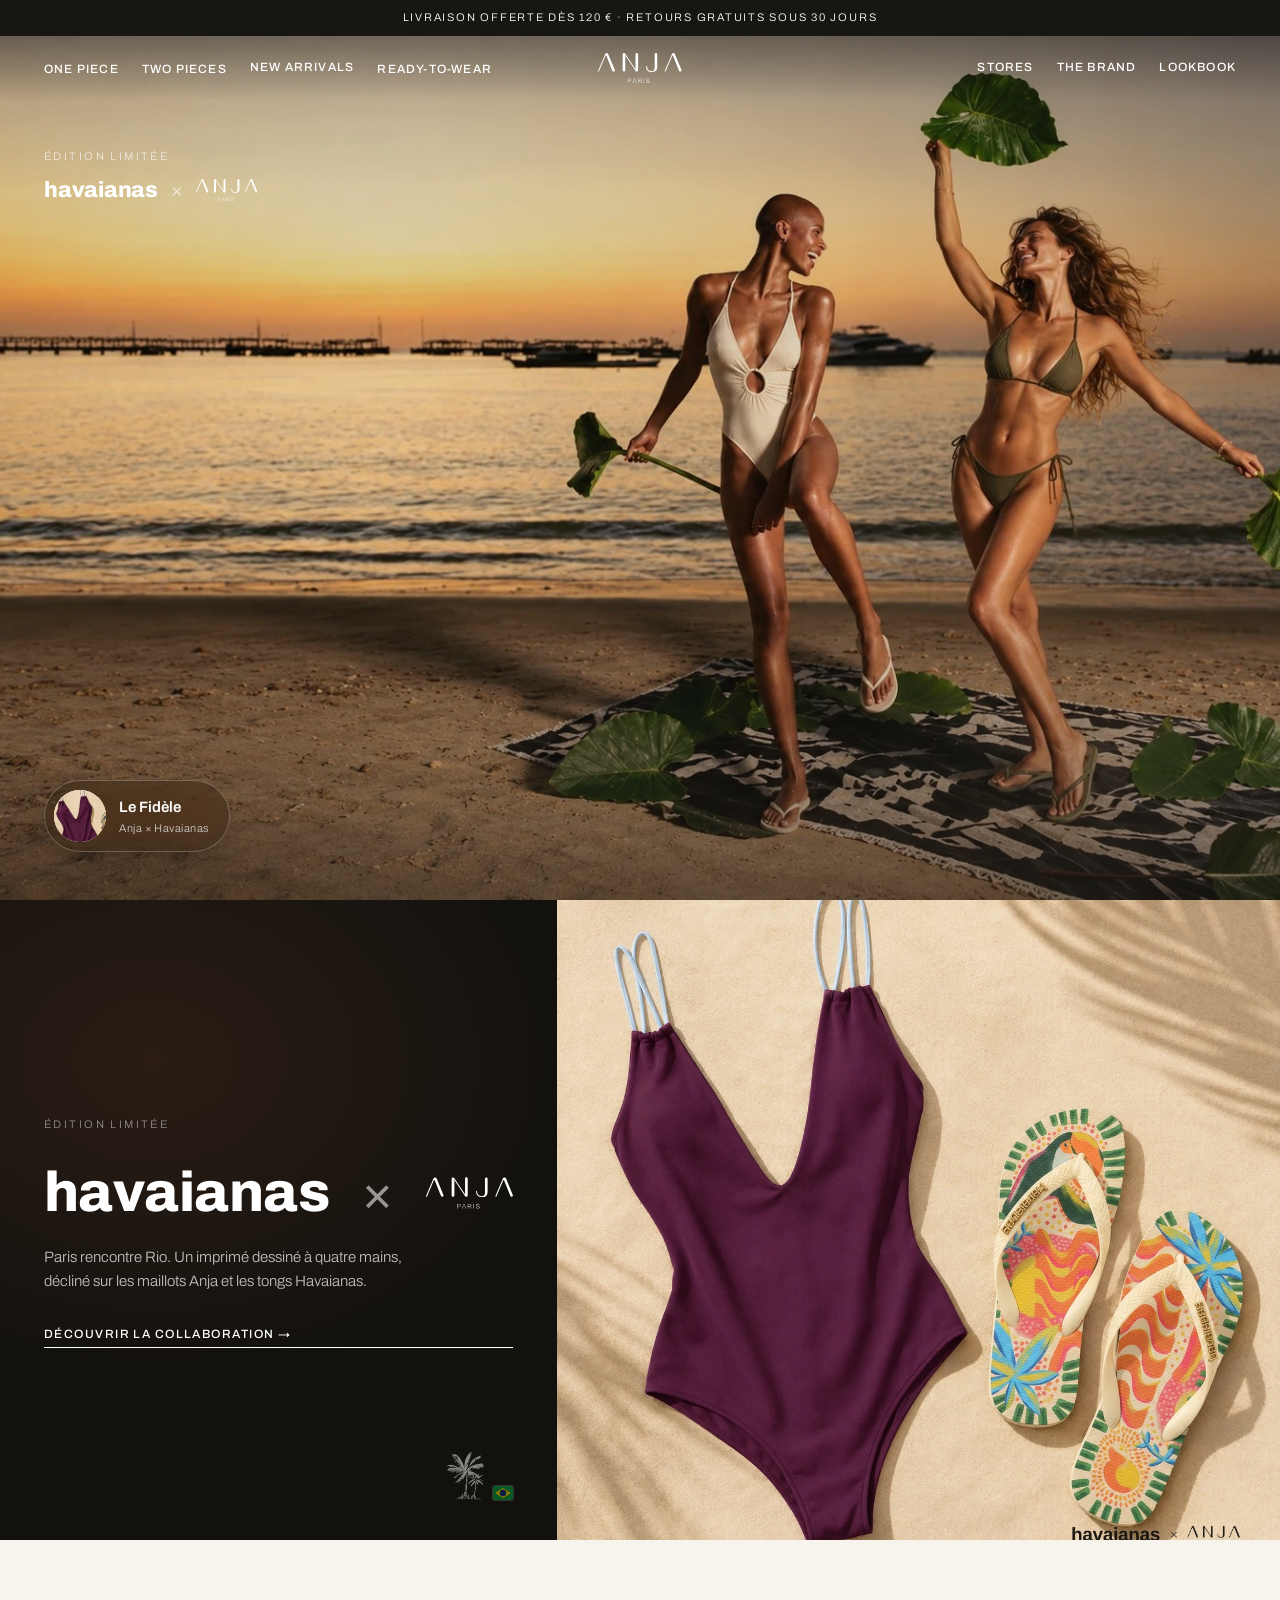
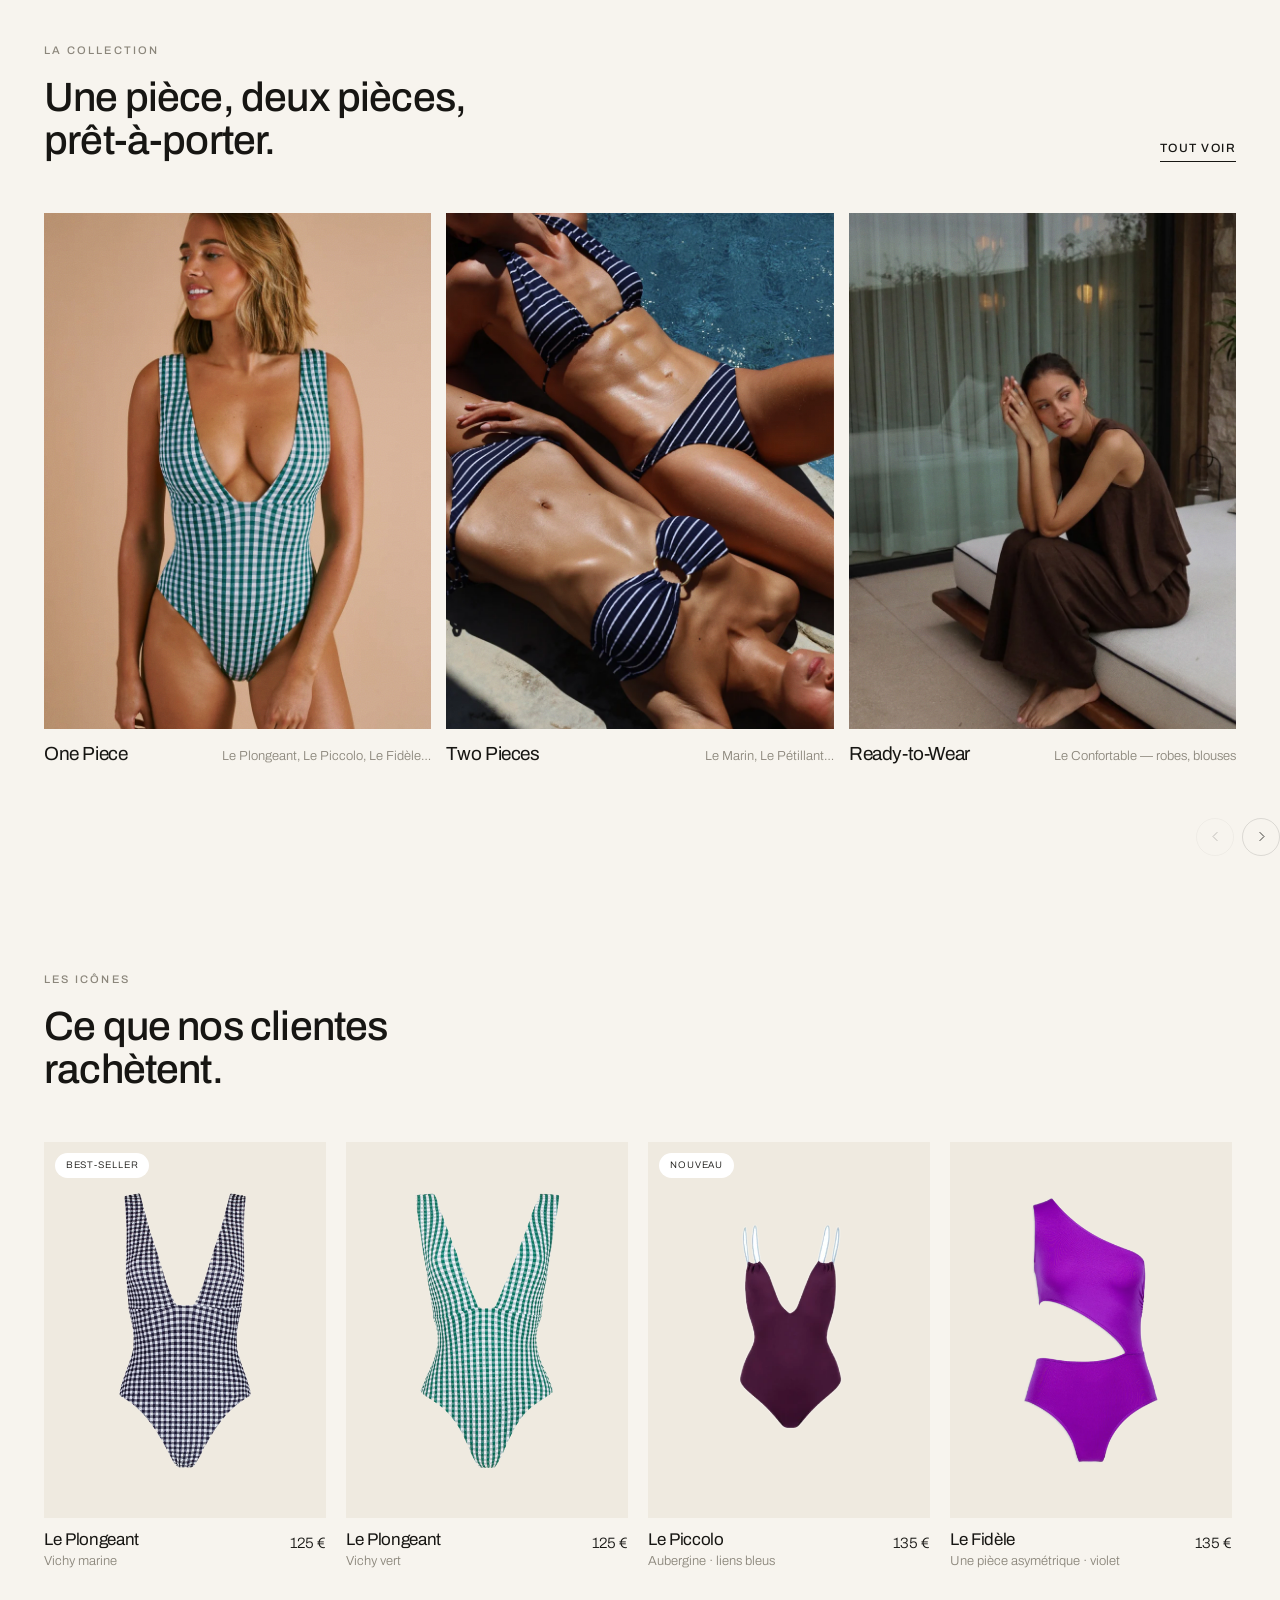
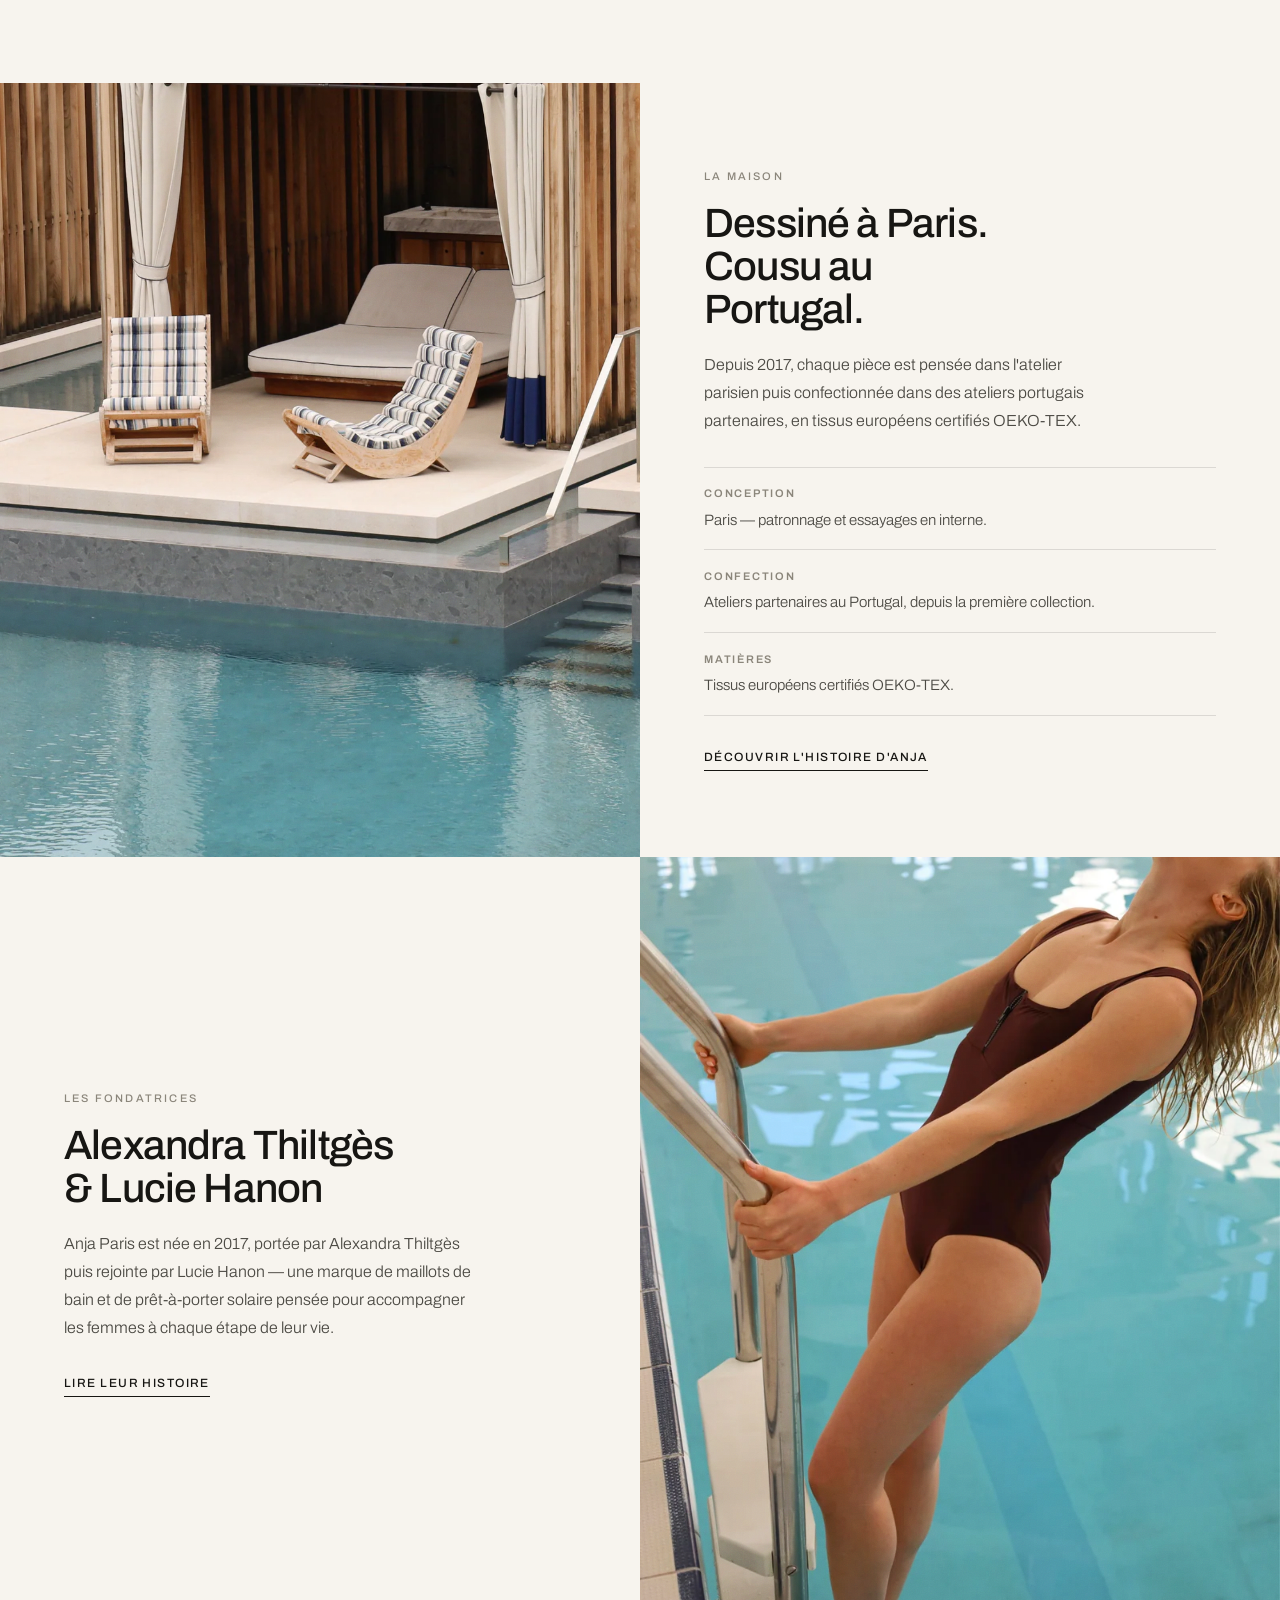
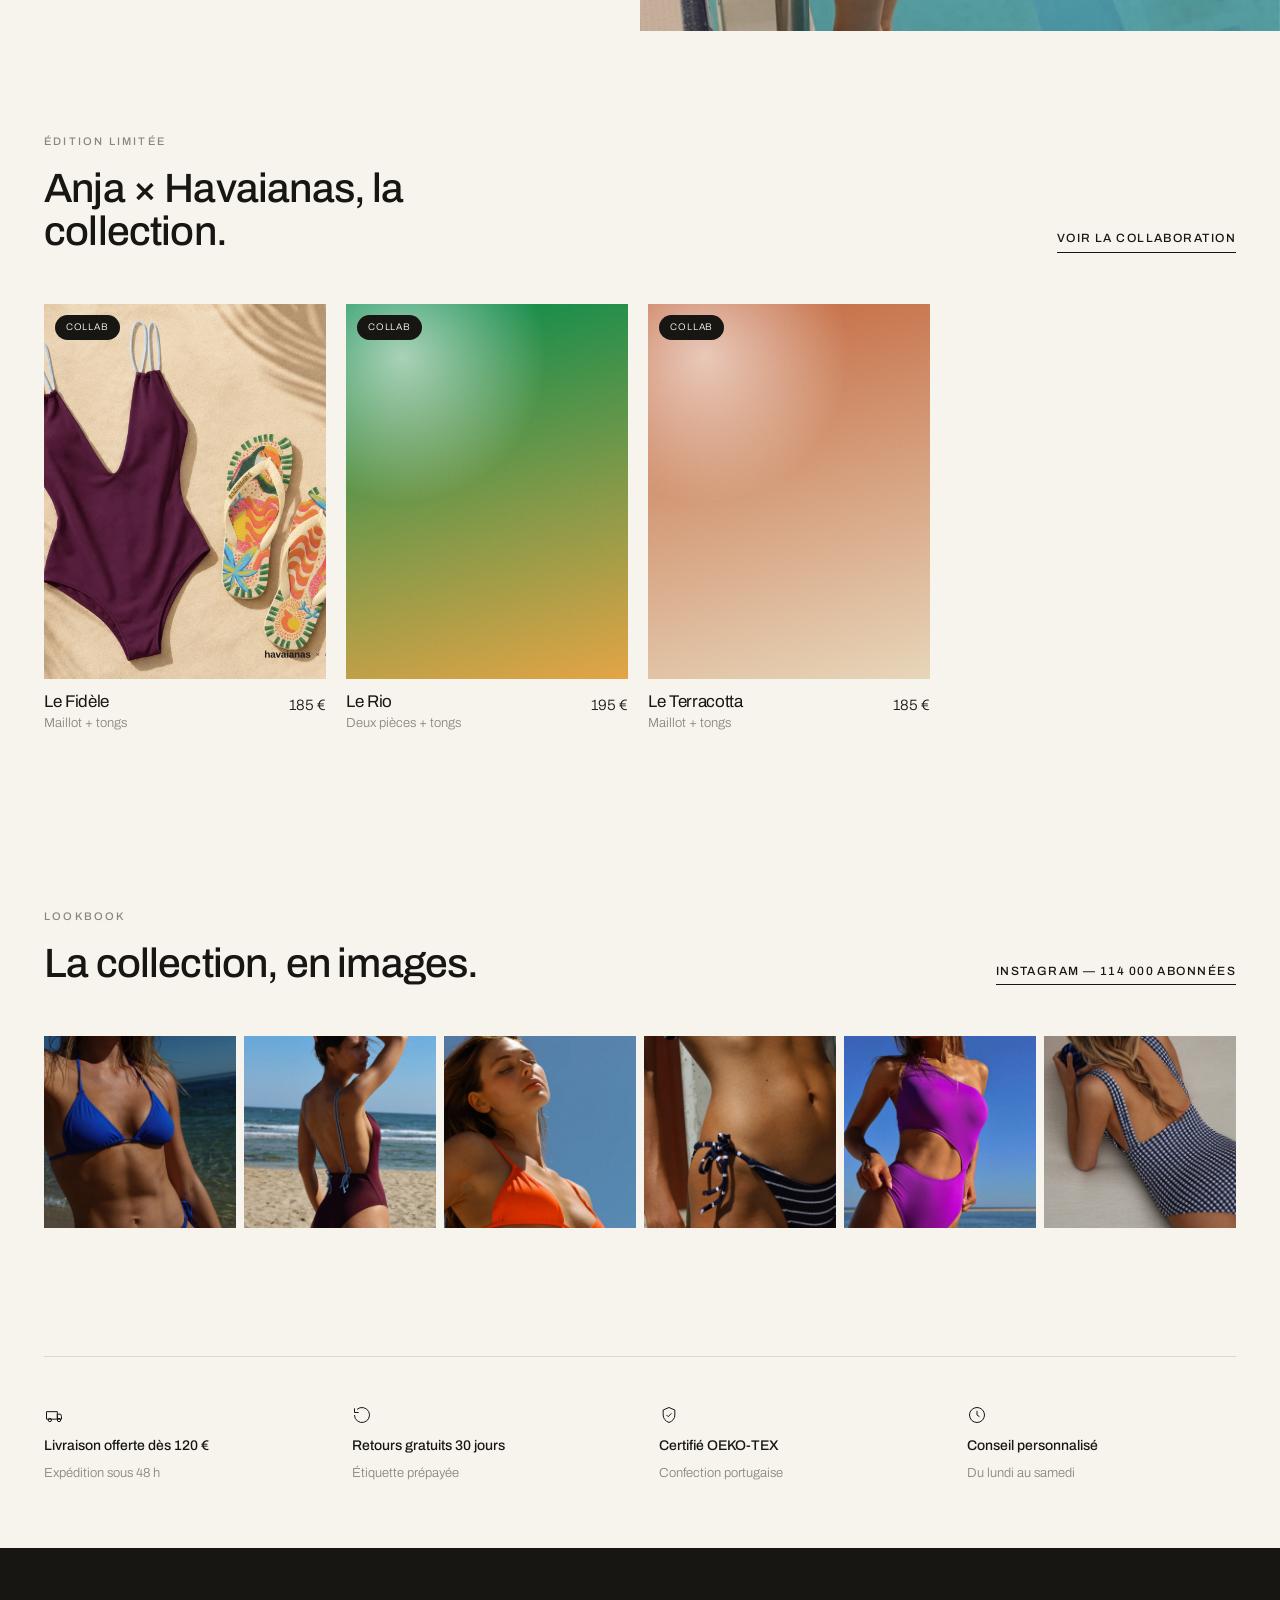
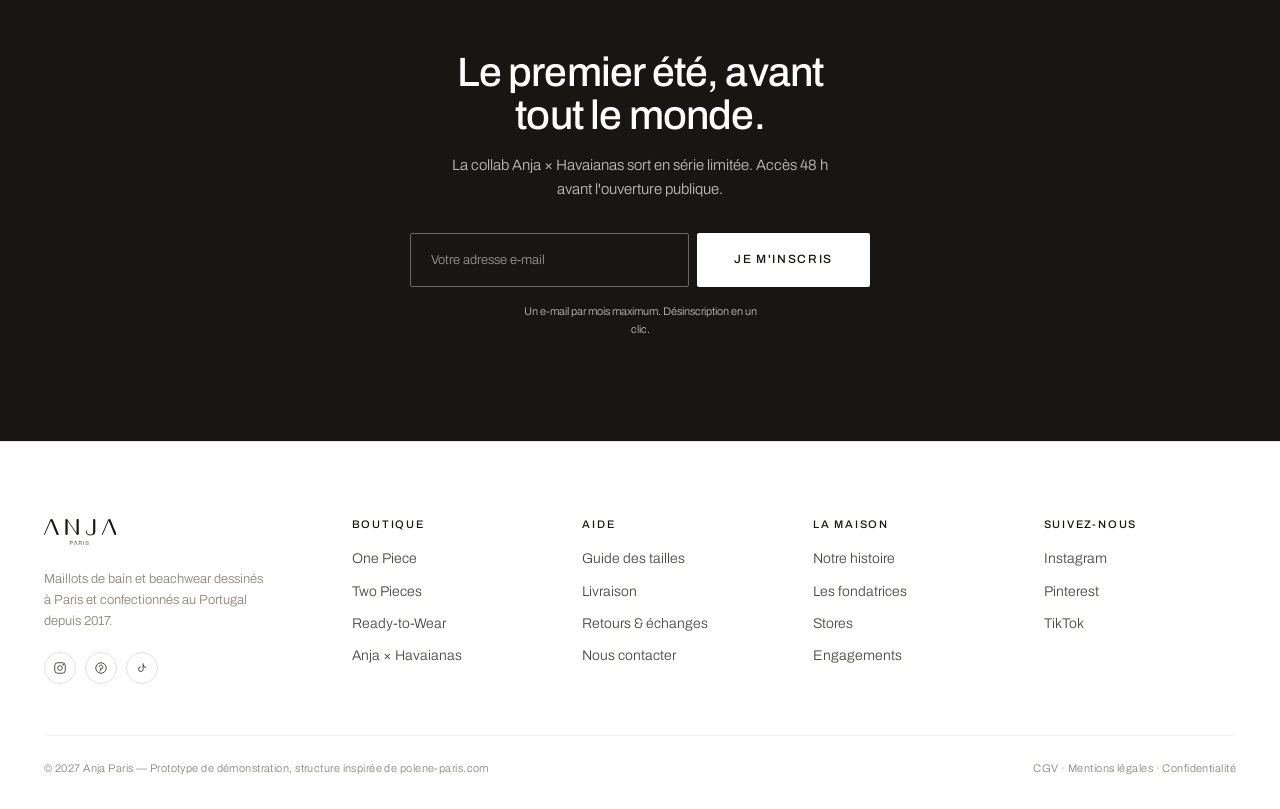
==== commit 5f963ebf: "Mega-menu plein écran + clin d'œil Rio discret sur le bandeau collab - Le verre dépoli du mega-menu " ====
--- a/index.html
+++ b/index.html
@@ -187,6 +187,10 @@
       </div>
       <p>Paris rencontre Rio. Un imprimé dessiné à quatre mains, décliné sur les maillots Anja et les tongs Havaianas.</p>
       <a class="link-u" style="color:var(--paper)" href="collab.html">Découvrir la collaboration →</a>
+    <div class="collab-band__accent" aria-hidden="true">
+      <img src="assets/images/illustration-palmier.webp" alt="" loading="lazy">
+      <span class="flag-br"><svg viewBox="0 0 20 14"><rect width="20" height="14" fill="#009C3B"/><polygon points="10,2 18,7 10,12 2,7" fill="#FFDF00"/><circle cx="10" cy="7" r="3.2" fill="#002776"/></svg></span>
+    </div>
     </div>
     <div class="collab-band__visual">
       <div class="ph">
--- a/assets/css/style.css
+++ b/assets/css/style.css
@@ -344,7 +344,7 @@
    taupe de la marque plutôt qu'un aplat blanc.
    -------------------------------------------------------------------------- */
 .mega {
-  position: fixed; inset: var(--header-h) 0 0 0; z-index: 90;
+  position: fixed; inset: 0; z-index: 90;
   background: rgba(185, 169, 141, .34);
   backdrop-filter: blur(36px) saturate(140%);
   -webkit-backdrop-filter: blur(36px) saturate(140%);
@@ -352,6 +352,7 @@
   opacity: 0; visibility: hidden; transform: translateY(-12px);
   transition: opacity .4s var(--ease), transform .45s var(--ease), visibility .4s;
   display: flex; align-items: center; justify-content: center;
+  padding-top: var(--header-h);
   overflow-y: auto;
 }
 .nav__item.is-open .mega { opacity: 1; visibility: visible; transform: translateY(0); }
@@ -508,12 +509,26 @@
   align-items: stretch; min-height: min(640px, 82vh);
 }
 .collab-band__copy {
+  position: relative;
   display: flex; flex-direction: column; justify-content: center;
   padding: clamp(2.5rem, 5vw, 5rem) var(--gutter);
 }
 .collab-band__copy p { color: rgba(255,255,255,.72); max-width: 40ch; margin: 1.5rem 0 2rem; }
 .collab-band__visual { position: relative; min-height: 320px; }
 .collab-band__visual .ph { position: absolute; inset: 0; }
+
+/* Petit clin d'œil discret Rio, en coin — palmier + drapeau brésilien */
+.collab-band__accent {
+  position: absolute; right: var(--gutter); bottom: clamp(1.5rem, 4vw, 2.5rem);
+  display: flex; align-items: flex-end; gap: .55rem;
+  opacity: .5; pointer-events: none;
+}
+.collab-band__accent img { width: 38px; height: auto; filter: brightness(0) invert(1); }
+.collab-band__accent .flag-br {
+  width: 20px; height: 14px; border-radius: 2px; overflow: hidden; flex-shrink: 0;
+  box-shadow: 0 0 0 1px rgba(255,255,255,.3);
+}
+.collab-band__accent .flag-br svg { display: block; width: 100%; height: 100%; }
 
 @media (max-width: 860px) {
   .collab-band__grid { grid-template-columns: 1fr; min-height: 0; }
